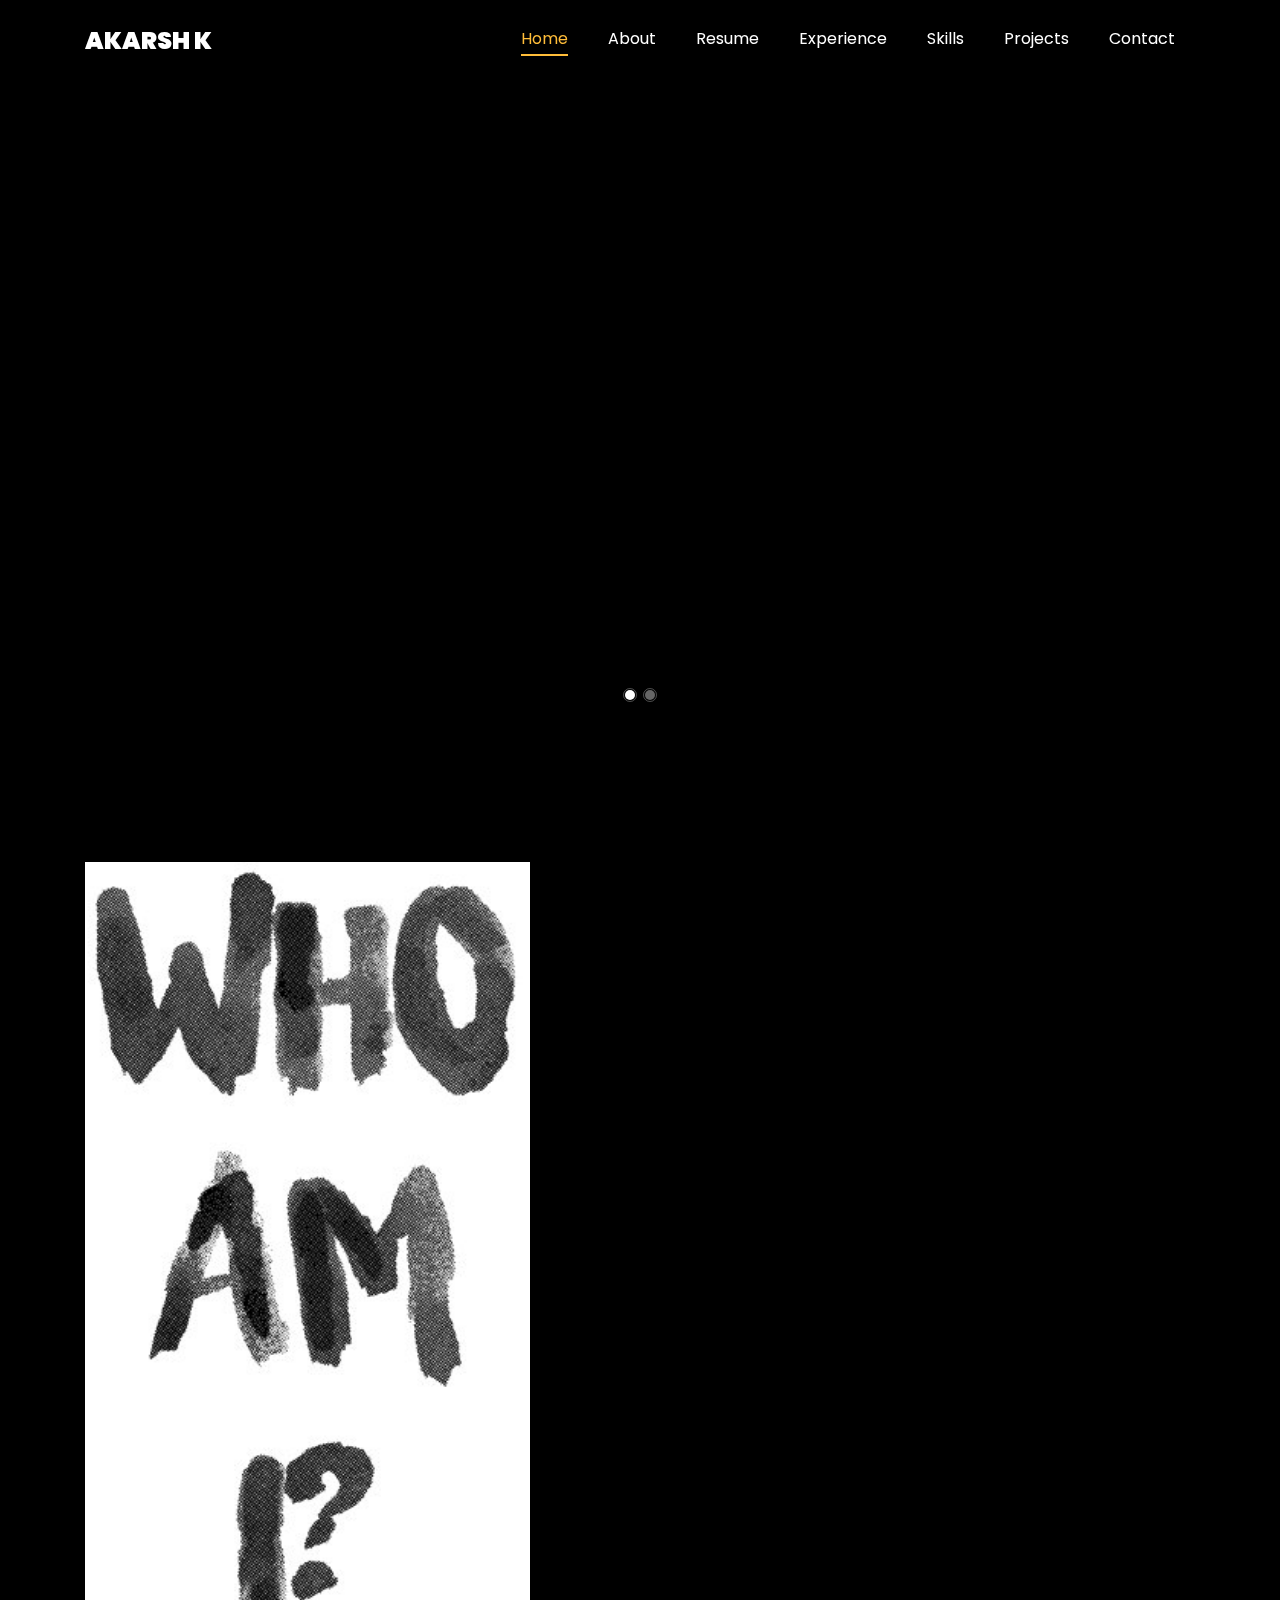
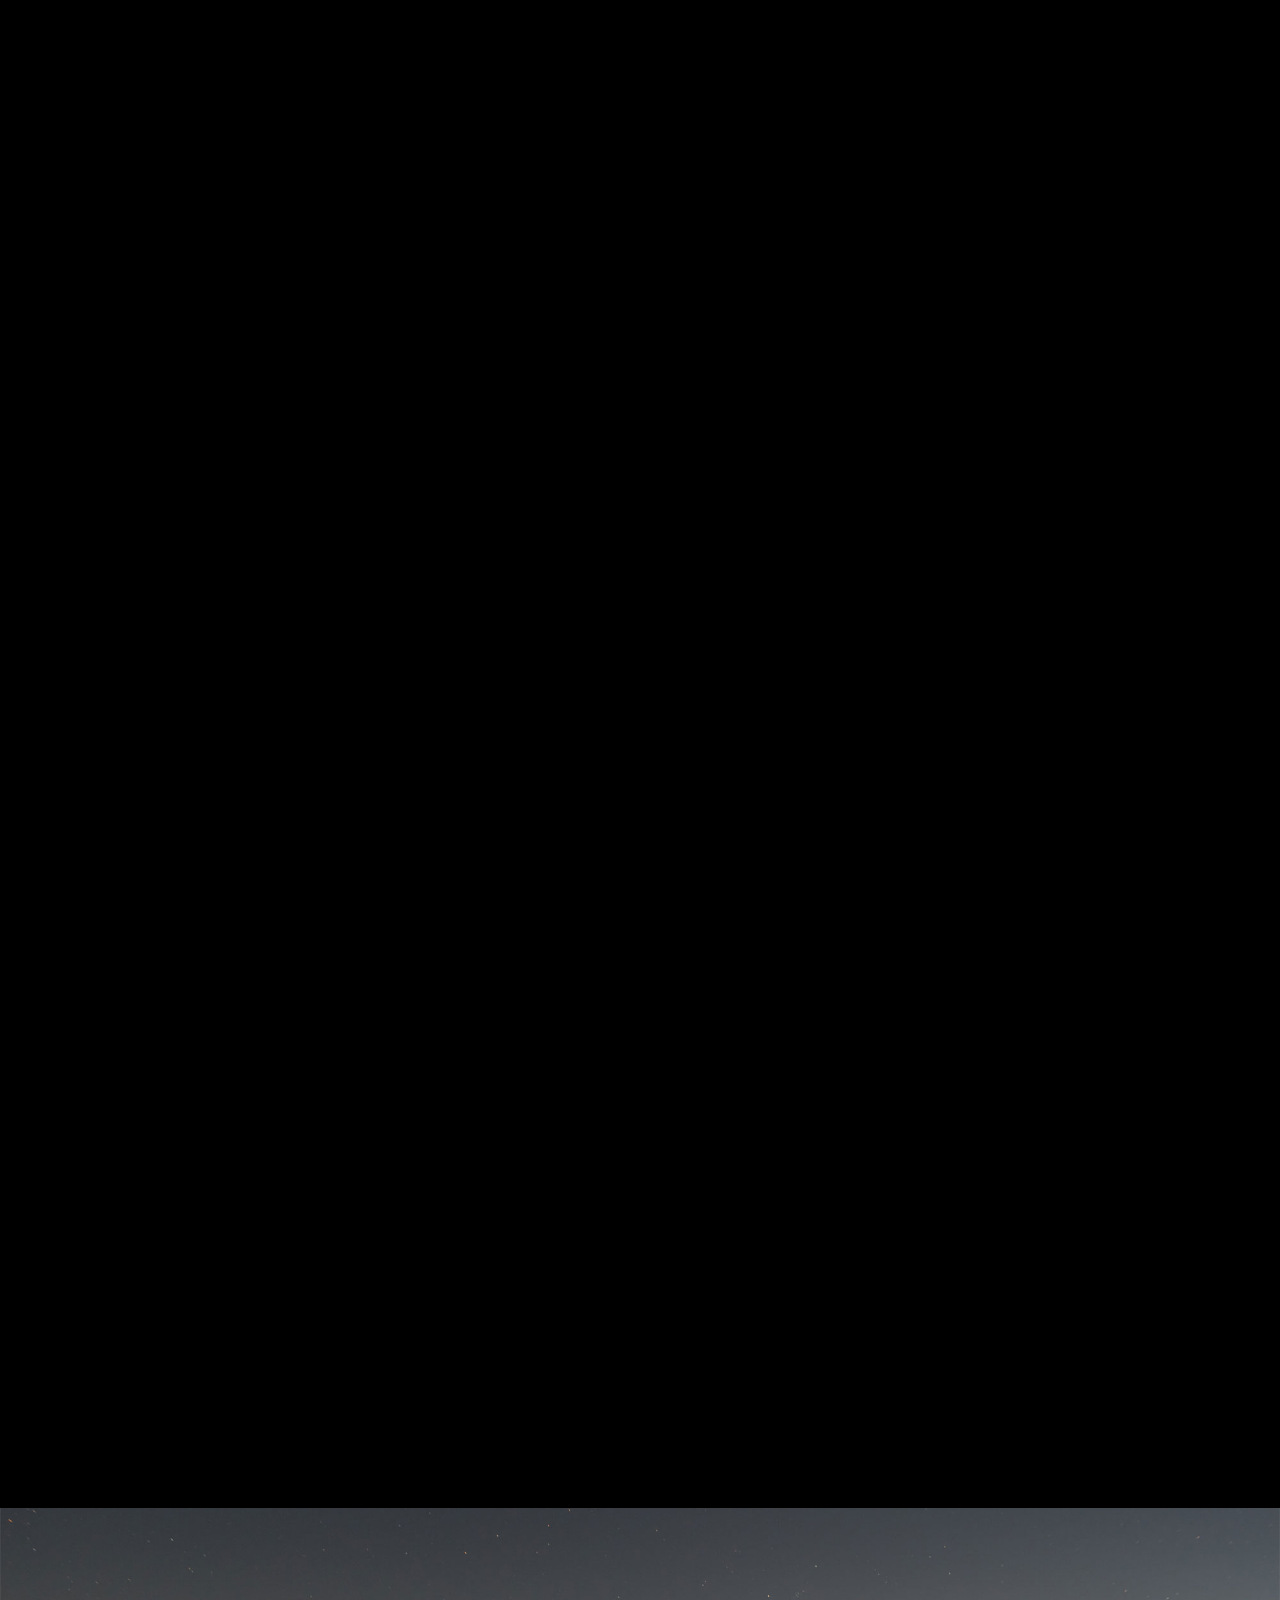
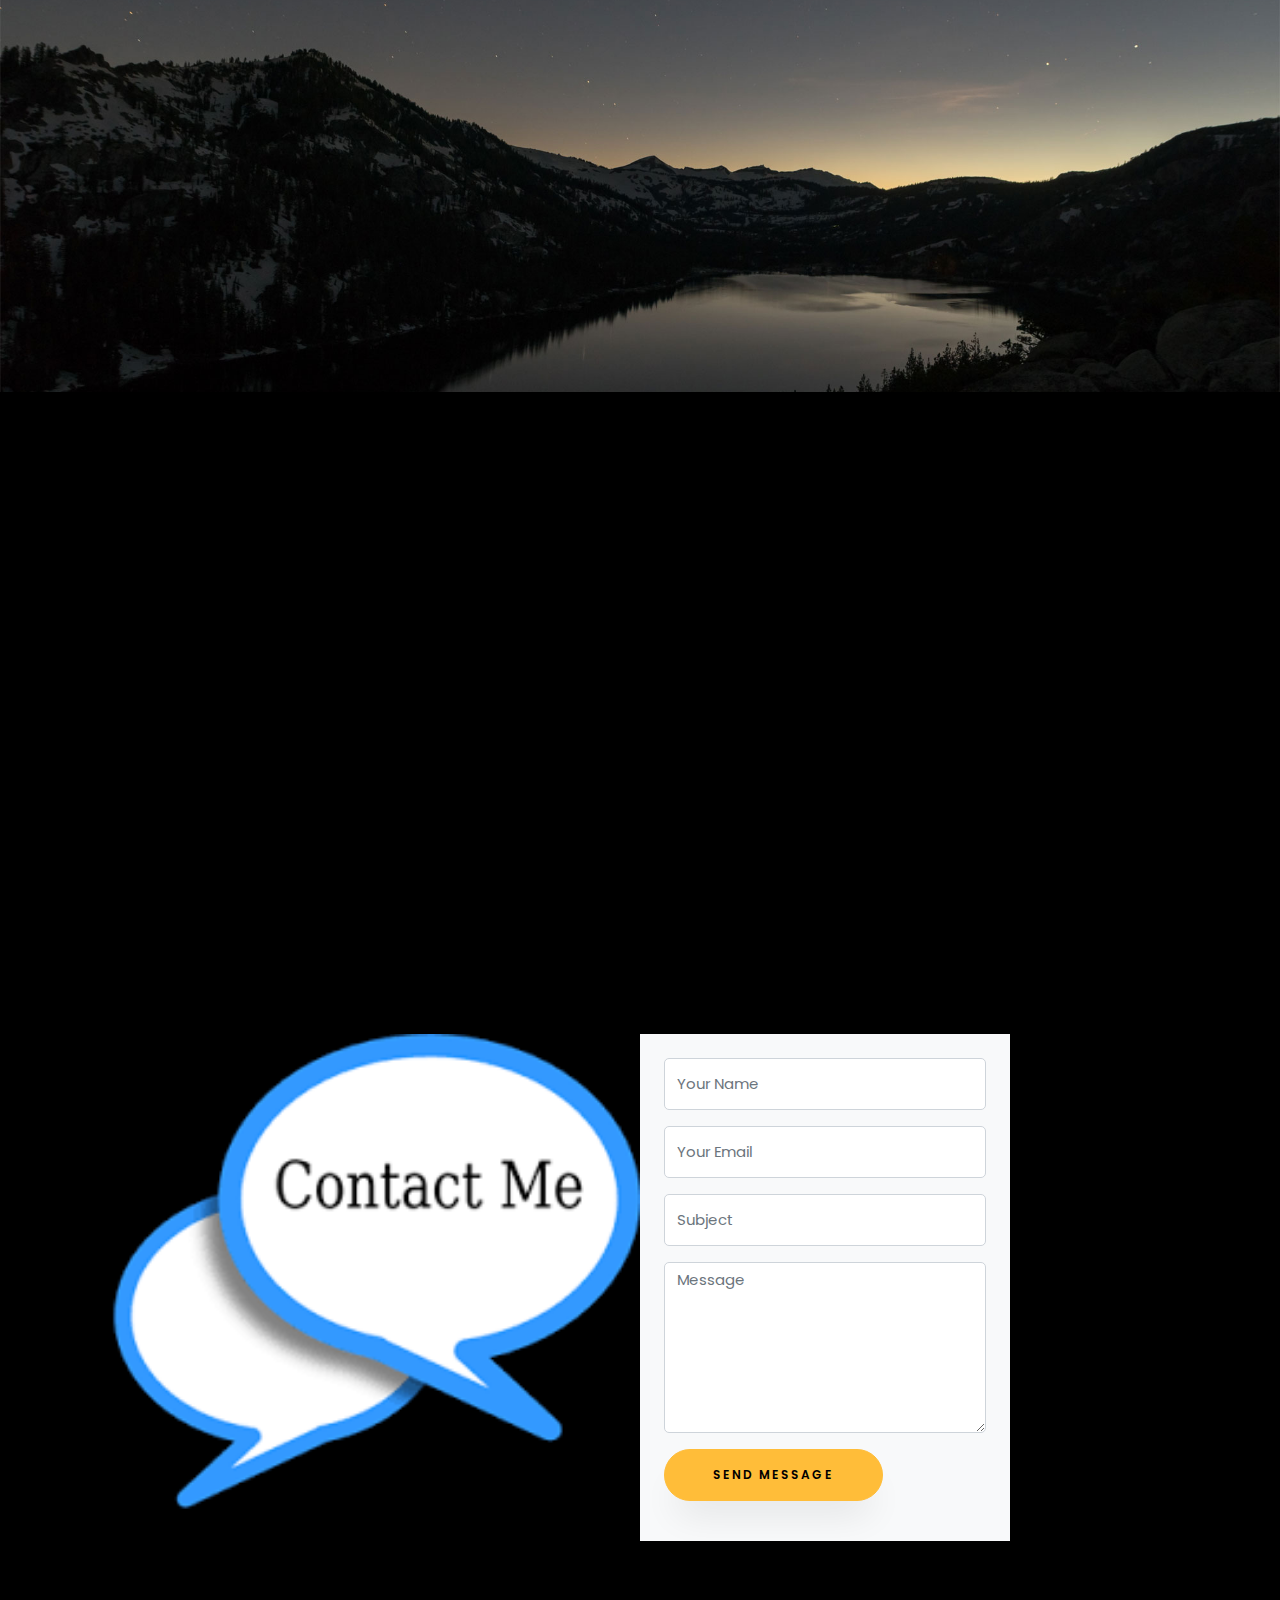
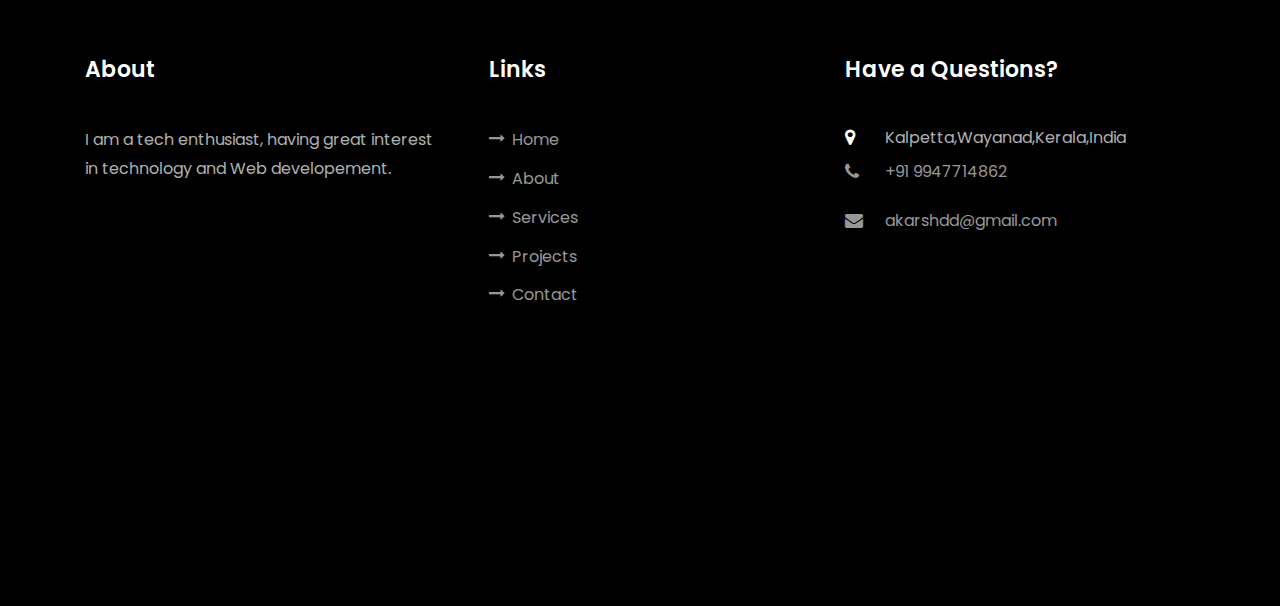
==== index.html @ eb239310 "First commit Message" ====
<!DOCTYPE html>
<html lang="en">
  <head>
    <title>Akarsh K (ProtoAk)</title>
    <meta charset="utf-8">
    <meta name="viewport" content="width=device-width, initial-scale=1, shrink-to-fit=no">
    
    <link href="https://fonts.googleapis.com/css?family=Poppins:100,200,300,400,500,600,700,800,900" rel="stylesheet">

    <link rel="stylesheet" href="css/open-iconic-bootstrap.min.css">
    <link rel="stylesheet" href="css/animate.css">
    
    <link rel="stylesheet" href="css/owl.carousel.min.css">
    <link rel="stylesheet" href="css/owl.theme.default.min.css">
    <link rel="stylesheet" href="css/magnific-popup.css">

    <link rel="stylesheet" href="css/aos.css">

    <link rel="stylesheet" href="css/ionicons.min.css">
    
    <link rel="stylesheet" href="css/flaticon.css">
    <link rel="stylesheet" href="css/icomoon.css">
    <link rel="stylesheet" href="css/style.css">
  </head>
  <body data-spy="scroll" data-target=".site-navbar-target" data-offset="300">
	  
	  
    <nav class="navbar navbar-expand-lg navbar-dark ftco_navbar ftco-navbar-light site-navbar-target" id="ftco-navbar">
	    <div class="container">
	      <a class="navbar-brand" href="index.html">Akarsh K</a>
	      <button class="navbar-toggler js-fh5co-nav-toggle fh5co-nav-toggle" type="button" data-toggle="collapse" data-target="#ftco-nav" aria-controls="ftco-nav" aria-expanded="false" aria-label="Toggle navigation">
	        <span class="oi oi-menu"></span> Menu
	      </button>

	      <div class="collapse navbar-collapse" id="ftco-nav">
	        <ul class="navbar-nav nav ml-auto">
	          <li class="nav-item"><a href="#home-section" class="nav-link"><span>Home</span></a></li>
	          <li class="nav-item"><a href="#about-section" class="nav-link"><span>About</span></a></li>
	          <li class="nav-item"><a href="#resume-section" class="nav-link"><span>Resume</span></a></li>
	          <li class="nav-item"><a href="#services-section" class="nav-link"><span>Experience</span></a></li>
	          <li class="nav-item"><a href="#skills-section" class="nav-link"><span>Skills</span></a></li>
	          <li class="nav-item"><a href="#projects-section" class="nav-link"><span>Projects</span></a></li>
	         
	          <li class="nav-item"><a href="#contact-section" class="nav-link"><span>Contact</span></a></li>
	        </ul>
	      </div>
	    </div>
	  </nav>
	  <section id="home-section" class="hero">
		  <div class="home-slider  owl-carousel">
	      <div class="slider-item ">
	      	<div class="overlay"></div>
	        <div class="container">
	          <div class="row d-md-flex no-gutters slider-text align-items-end justify-content-end" data-scrollax-parent="true">
	          	<div class="one-third js-fullheight order-md-last img" >
	          		<div class="overlay"></div>
	          	</div>
		          <div class="one-forth d-flex  align-items-center ftco-animate" data-scrollax=" properties: { translateY: '70%' }">
		          	<div class="text">
		          		<span class="subheading">Hello!</span>
			            <h1 class="mb-4 mt-3">I'm <span>Akarsh K</span></h1>
			            <h2 class="mb-4">A Tech Enthusiast! </h2>
			            <a href="https://drive.google.com/open?id=1o-VTnmKHhpOyH2a63L72ZiFLj1SmN9iB" class="btn btn-primary py-3 px-4">Hire me</a> <a href="https://drive.google.com/open?id=1mKAomsJGCDGzbSixzmIN5hrCjS62FvvX" class="btn btn-white btn-outline-white py-3 px-4">My works</a>
		            </div>
		          </div>
	        	</div>
	        </div>
	      </div>

	      <div class="slider-item">
	      	<div class="overlay"></div>
	        <div class="container">
	          <div class="row d-flex no-gutters slider-text align-items-end justify-content-end" data-scrollax-parent="true">
	          	
		          <div class="one-forth d-flex align-items-center ftco-animate" data-scrollax=" properties: { translateY: '70%' }">
		          	<div class="text">
		          		<span class="subheading">Hello!</span>
			            <h1 class="mb-4 mt-3">I'm a <span> Web Designer and a Web</span> developer</h1>
			            <p><a href="https://drive.google.com/open?id=1o-VTnmKHhpOyH2a63L72ZiFLj1SmN9iB" class="btn btn-primary py-3 px-4">Hire me</a> <a href="https://drive.google.com/open?id=1mKAomsJGCDGzbSixzmIN5hrCjS62FvvX" class="btn btn-white btn-outline-white py-3 px-4">My works</a></p>
		            </div>
		          </div>
	        	</div>
	        </div>
	      </div>
	    </div>
    </section>

    <section class="ftco-about img ftco-section ftco-no-pb" id="about-section">
    	<div class="container">
    		<div class="row d-flex">
    			<div class="col-md-6 col-lg-5 d-flex">
    				<div class="img-about img d-flex align-items-stretch">
    					<div class="overlay"></div>
	    				<div class="img d-flex align-self-stretch align-items-center" style="background-image:url(images/aboutme22jpg.jpg);">
	    				</div>
    				</div>
    			</div>
    			<div class="col-md-6 col-lg-7 pl-lg-5 pb-5">
    				<div class="row justify-content-start pb-3">
		          <div class="col-md-12 heading-section ftco-animate">
		          	<h1 class="big">About</h1>
		            <h2 class="mb-4">About Me</h2>
                    <p>I Am A Full-Stack Web Developer Who Can Provide Clean Code And Pixel Perfect Design. I Also Make The Website More & More Interactive With Web Animations.I Can Build And Provide Your Dream Website.A Responsive Design Makes Your Website Accessible To All Users, Regardless Of Their Device.Proficient In Developing Databases,Creating User Interfaces, Writing And Testing Code, Troubleshooting Simple/Complex Issues, And Implementing New Features Based On User Feedback....						
					</p>
		            <ul class="about-info mt-4 px-md-0 px-2">
		            	<li class="d-flex"><span>Name:</span> <span>Akarsh K</span></li>
		            	<li class="d-flex"><span>Date of birth:</span> <span>September 30, 1999</span></li>
		            	<li class="d-flex"><span>Address:</span> <span>Kalpetta,Wayanad,Kerala,India </span></li>
		            	<li class="d-flex"><span>Zip code:</span> <span>673121</span></li>
		            	<li class="d-flex"><span>Email:</span> <span>akarshdd@gmail.com</span></li>
		            	<li class="d-flex"><span>Phone: </span> <span>+919947714862</span></li>
		            </ul>
		          </div>
		        </div>
	          <div class="counter-wrap ftco-animate d-flex mt-md-3">
              <div class="text">
              	<p class="mb-4">
	                <span class="number" data-number="10">0</span>
	                <span>Projects completed</span>
                </p>
                <p><a href="https://drive.google.com/open?id=1o-VTnmKHhpOyH2a63L72ZiFLj1SmN9iB" class="btn btn-primary py-3 px-3">Download CV</a></p>
              </div>
	          </div>
	        </div>
        </div>
    	</div>
    </section>

    <section class="ftco-section ftco-no-pb" id="resume-section">
    	<div class="container">
    		<div class="row justify-content-center pb-5">
          <div class="col-md-10 heading-section text-center ftco-animate">
          	<h1 class="big big-2">Resume</h1>
            <h2 class="mb-4">Resume</h2>
            <p>"Take up one idea. Make that one idea your life--think of it, dream of it, live on that idea. Let the brain, muscles, nerves, every part of your body, be full of that idea, and just leave every other idea alone. This is the way to success." --Swami Vivekananda</p>
          </div>
        </div>
    		<div class="row">
    			<div class="col-md-6">
    				<div class="resume-wrap ftco-animate">
    					<span class="date">2022-Present</span>
    					<h2>Bachelor Degree of Technology</h2>
    					<span class="position">M Dasan Institute of Technology</span>
    					<p class="mt-4">Computer Science Engineering</p>
    				</div>
    				<div class="resume-wrap ftco-animate">
    					<span class="date">2015-2017</span>
    					<h2>Intermediate - 10th + 2</h2>
    					<span class="position">Kendriya Vidyalaya, Kalpetta</span>
    					<p class="mt-4"> Stream - Science (Major in - Physics,Chemistry,Mathematics)</p>
    				</div>
    				<div class="resume-wrap ftco-animate">
    					<span class="date">2011-2015</span>
    					<h2>High Schooling</h2>
    					<span class="position">Mount Tabor English School, Meppadi</span>
    					<p class="mt-4">All Subjects</p>
    				</div>
    			</div>

    			<div class="col-md-6">
    				<div class="resume-wrap ftco-animate">
    					<span class="date">2010-2011</span>
    					<h2>High School</h2>
    					<span class="position">Mount Tabor English School, Meppadi</span>
    					<p class="mt-4">All subjects as per curriculum</p>
    				</div>
    				<div class="resume-wrap ftco-animate">
    					<span class="date">2003-2010</span>
    					<h2>Primary Schooling</h2>
    					<span class="position">Mount Tabor English School, Meppadi</span>
    					<p class="mt-4"> Early Primary Schooling</p>
    				</div>
    	
    			</div>
    		</div>
    		<div class="row justify-content-center mt-5">
    			<div class="col-md-6 text-center ftco-animate">
    				<p><a href="https://drive.google.com/open?id=1o-VTnmKHhpOyH2a63L72ZiFLj1SmN9iB" class="btn btn-primary py-4 px-5">Download CV</a></p>
    			</div>
    		</div>
    	</div>
    </section>

    <section class="ftco-section" id="services-section">
    	<div class="container">
    		<div class="row justify-content-center py-5 mt-5">
          <div class="col-md-12 heading-section text-center ftco-animate">
          	<h1 class="big big-2">Experience</h1>
            <h2 class="mb-4">Experience</h2>
            <p> “Learn from every mistake, because every experience particularly your mistakes, are there to teach you and force you into being more of who you are.” Oprah Winfrey</p>
          </div>
        </div>
    		<div class="row">
					<div class="col-md-4 text-center d-flex ftco-animate">
						<a href="#" class="services-1">
							<span class="icon">
								<i class="flaticon-analysis"></i>
							</span>
							<div class="desc">
								<h3 class="mb-5"><B><U>Internship at AIR India Limited</U></B></h3>
								<p class="mt-4"> Web developer Intern , and was working on the project to build an online examination system application </p>
							</div>
						</a>
					</div>
					<div class="col-md-4 text-center d-flex ftco-animate">
						<a href="#" class="services-1">
							<span class="icon">
								<i class="flaticon-ideas"></i>
							</span>
							<div class="desc">
								<h3 class="mb-5"><B><U>Head Of Department at PROTOWARE Inc. </U></B></h3>
								<p class="mt-4"> Currently acting at this positon, Coordinator of Many Events such as Chatbot event , ML Events etc.</p>
							</div>
						</a>
					</div>
				</div>
    	</div>

		
		<section class="ftco-section" id="skills-section">
			<div class="container">
				<div class="row justify-content-center pb-5">
          <div class="col-md-12 heading-section text-center ftco-animate">
          	<h1 class="big big-2">Skills</h1>
            <h2 class="mb-4">My Skills</h2>
            <p>As the eagle was killed by the arrow winged with his own feather, so the hand of the world is wounded by its own skill.</p>
          </div>
        </div>
				<div class="row">
					<div class="col-md-6 animate-box">
						<div class="progress-wrap ftco-animate">
							<h3>Python</h3>
							<div class="progress">
							 	<div class="progress-bar color-1" role="progressbar" aria-valuenow="90"
							  	aria-valuemin="0" aria-valuemax="100" style="width:80%">
							    <span>85%</span>
							  	</div>
							</div>
						</div>
					</div>
					<div class="col-md-6 animate-box">
						<div class="progress-wrap ftco-animate">
							<h3>Javascript</h3>
							<div class="progress">
							 	<div class="progress-bar color-2" role="progressbar" aria-valuenow="85"
							  	aria-valuemin="0" aria-valuemax="100" style="width:60%">
							    <span>60%</span>
							  	</div>
							</div>
						</div>
					</div>
					<div class="col-md-6 animate-box">
						<div class="progress-wrap ftco-animate">
							<h3>HTML</h3>
							<div class="progress">
							 	<div class="progress-bar color-3" role="progressbar" aria-valuenow="95"
							  	aria-valuemin="0" aria-valuemax="100" style="width:80%">
							    <span>80%</span>
							  	</div>
							</div>
						</div>
					</div>
					<div class="col-md-6 animate-box">
						<div class="progress-wrap ftco-animate">
							<h3>CSS</h3>
							<div class="progress">
							 	<div class="progress-bar color-4" role="progressbar" aria-valuenow="90"
							  	aria-valuemin="0" aria-valuemax="100" style="width:75%">
							    <span>75%</span>
							  	</div>
							</div>
						</div>
					</div>
					<div class="col-md-6 animate-box">
						<div class="progress-wrap ftco-animate">
							<h3>Operating System</h3>
							<div class="progress">
							 	<div class="progress-bar color-5" role="progressbar" aria-valuenow="70"
							  	aria-valuemin="0" aria-valuemax="100" style="width:70%">
							    <span>70%</span>
							  	</div>
							</div>
						</div>
					</div>
					<div class="col-md-6 animate-box">
						<div class="progress-wrap ftco-animate">
							<h3>DBMS</h3>
							<div class="progress">
							 	<div class="progress-bar color-6" role="progressbar" aria-valuenow="80"
							  	aria-valuemin="0" aria-valuemax="100" style="width:75%">
							    <span>75%</span>
							  	</div>
							</div>
						</div>
					</div>
					<div class="col-md-6 animate-box">
						<div class="progress-wrap ftco-animate">
							<h3>Node.js</h3>
							<div class="progress">
							 	<div class="progress-bar color-6" role="progressbar" aria-valuenow="80"
							  	aria-valuemin="0" aria-valuemax="100" style="width:50%">
							    <span>50%</span>
							  	</div>
							</div>
						</div>
					</div>
					<div class="col-md-6 animate-box">
						<div class="progress-wrap ftco-animate">
							<h3>MySQL</h3>
							<div class="progress">
							 	<div class="progress-bar color-6" role="progressbar" aria-valuenow="80"
							  	aria-valuemin="0" aria-valuemax="100" style="width:70%">
							    <span>70%</span>
							  	</div>
							</div>
						</div>
					</div>
					<div class="col-md-6 animate-box">
						<div class="progress-wrap ftco-animate">
							<h3>Computer Networks</h3>
							<div class="progress">
							 	<div class="progress-bar color-6" role="progressbar" aria-valuenow="80"
							  	aria-valuemin="0" aria-valuemax="100" style="width:60%">
							    <span>60%</span>
							  	</div>
							</div>
						</div>
					</div>
					<div class="col-md-6 animate-box">
						<div class="progress-wrap ftco-animate">
							<h3>Django</h3>
							<div class="progress">
							 	<div class="progress-bar color-6" role="progressbar" aria-valuenow="80"
							  	aria-valuemin="0" aria-valuemax="100" style="width:60%">
							    <span>70%</span>
							  	</div>
							</div>
						</div>
					</div>
					<div class="col-md-6 animate-box">
						<div class="progress-wrap ftco-animate">
							<h3>PHP</h3>
							<div class="progress">
							 	<div class="progress-bar color-6" role="progressbar" aria-valuenow="80"
							  	aria-valuemin="0" aria-valuemax="100" style="width:60%">
							    <span>50%</span>
							  	</div>
							</div>
						</div>
					</div>
				</div>
			</div>
		</section>
 

    <section class="ftco-section ftco-project" id="projects-section">
    	<div class="container">
    		<div class="row justify-content-center pb-5">
          <div class="col-md-12 heading-section text-center ftco-animate">
          	<h1 class="big big-2">Projects</h1>
            <h2 class="mb-4">My Projects</h2>
            <p>“The Way Get Started Is To Quit Talking And Begin Doing.” – Walt Disney</p>
          </div>
        </div>
    		<div class="row">
    			<div class="col-md-4">
    				<div class="project img ftco-animate d-flex justify-content-center align-items-center" style="background-image: url(images/project-4.jpg);">
    					<div class="overlay"></div>
	    				<div class="text text-center p-10">
	    					<h3><a href="#"><B>Online Examination System application</B></a></h3>
	    					<span>Fullstack Web Development</span>
	    				</div>
    				</div>
  				</div>
  				<div class="col-md-8">
    				<div class="project img ftco-animate d-flex justify-content-center align-items-center" style="background-image: url(images/project-5.jpg);">
    					<div class="overlay"></div>
	    				<div class="text text-center p-10">
	    					<h3><a href="#"><B>Automatic accident detection and sending location of that accident</B></a></h3>
	    					<span>It was microcontrollers based project in which , we performed our project u gps and gsm modules</span>
	    				</div>
    				</div>
  				</div>

    			<div class="col-md-8">
    				<div class="project img ftco-animate d-flex justify-content-center align-items-center" style="background-image: url(images/project-1.jpg);">
    					<div class="overlay"></div>
	    				<div class="text text-center p-10">
	    					<h3><a href="#"><B> Hearing aid for deaf people </B></a></h3>
	    					<span>it is a software project performed on MATLAB which detects low frequency sound and increases it and vice versa for high pitch sound</span>
	    				</div>
    				</div>

    				<div class="project img ftco-animate d-flex justify-content-center align-items-center" style="background-image: url(images/project-6.jpg);">
    					<div class="overlay"></div>
	    				<div class="text text-center p-10">
	    					<h3><a href="#"><B>Brain tumours detection system u K means clustering in image proces</B></a></h3>
	    					<span>it was semester project for the course of IMAGE Proces, the whole project is on MATLAB</span>
	    				</div>
    				</div>
    			</div>
    			<div class="col-md-4">
    				<div class="row">
    					<div class="col-md-12">
		    				<div class="project img ftco-animate d-flex justify-content-center align-items-center" style="background-image: url(images/project-2.jpg);">
		    					<div class="overlay"></div>
			    				<div class="text text-center p-10">
			    					<h3><a href="#"><B> EMG BASED MUSCLE SENSOR </B></a></h3>
			    					<span>It could be used to implement a real time EMG signal-based prosthesis hand and to study Arduino applications</span>
			    				</div>
		    				</div>
	    				</div>
	    				<div class="col-md-12">
		    				<div class="project img ftco-animate d-flex justify-content-center align-items-center" style="background-image: url(images/project-3.jpg);">
		    					<div class="overlay"></div>
			    				<div class="text text-center p-4">
			    					<h3><a href="#"><B>Smart Classroom (attendance u facial recognition system)</B></a></h3>
			    					<span>Basic Project u python</span>
			    				</div>
		    				</div>
	    				</div>
    				</div>
    			</div>
    		</div>
    	</div>
    </section>
	
    <section class="ftco-section ftco-no-pt ftco-no-pb ftco-counter img" id="section-counter">
    	<div class="container">
				<div class="row d-md-flex align-items-center">
          <div class="col-md d-flex justify-content-center counter-wrap ftco-animate">
            <div class="block-18">
              <div class="text">
                <strong class="number" data-number="10">0</strong>
                <span>Certifications</span>
              </div>
            </div>
          </div>
          <div class="col-md d-flex justify-content-center counter-wrap ftco-animate">
            <div class="block-18">
              <div class="text">
                <strong class="number" data-number="26">0</strong>
                <span>Complete Projects</span>
              </div>
            </div>
          </div>
          <div class="col-md d-flex justify-content-center counter-wrap ftco-animate">
            <div class="block-18">
              <div class="text">
                <strong class="number" data-number="5">0</strong>
                <span>IDES</span>
				<p>Eclipse, SublimeText, Notepad++, Visual Studio Code, Microsotf Visual Studio 2019</p>
              </div>
            </div>
          </div>
		  <div class="col-md d-flex justify-content-center counter-wrap ftco-animate">
            <div class="block-18">
              <div class="text">
                <strong class="number" data-number="5">0</strong>
                <span>Other Skills</span>
				<p>GIT, BOOTSTRAP, JQUERY, BOLGGING, MANAGEMENT</p>
              </div>
            </div>
          </div>
        </div>
      </div>
    </section>

    <section class="ftco-section ftco-hireme img margin-top" style="background-image: url(images/bg_1.jpg)">
			<div class="container">
				<div class="row justify-content-center">
					<div class="col-md-7 ftco-animate text-center">
						<h2>I'm <span>Available</span> for Internship and Full time Job</h2>
						<p><a href="https://drive.google.com/open?id=1o-VTnmKHhpOyH2a63L72ZiFLj1SmN9iB" class="btn btn-primary py-4 px-5">Hire me</a></p>
					</div>
				</div>
			</div>
		</section>

    <section class="ftco-section contact-section ftco-no-pb" id="contact-section">
      <div class="container">
      	<div class="row justify-content-center mb-5 pb-3">
          <div class="col-md-7 heading-section text-center ftco-animate">
            <h1 class="big big-2">Contact</h1>
            <h2 class="mb-4">Contact Me</h2>
			 <p>Feel free to contact me anytime.</p>
          </div>
        </div>

        <div class="row d-flex contact-info mb-5">
          <div class="col-md-6 col-lg-3 d-flex ftco-animate">
          	<div class="align-self-stretch box p-4 text-center">
          		<div class="icon d-flex align-items-center justify-content-center">
          			<span class="icon-map-signs"></span>
          		</div>
          		<h3 class="mb-4">Address</h3>
	            <p>Kalpetta,Wayanad,Kerala,India</p>
	          </div>
          </div>
          <div class="col-md-6 col-lg-3 d-flex ftco-animate">
          	<div class="align-self-stretch box p-4 text-center">
          		<div class="icon d-flex align-items-center justify-content-center">
          			<span class="icon-phone2"></span>
          		</div>
          		<h3 class="mb-4">Contact Number</h3>
	            <p><a href="tel://919947714862">+919947714862</a></p>
	          </div>
          </div>
          <div class="col-md-6 col-lg-3 d-flex ftco-animate">
          	<div class="align-self-stretch box p-4 text-center">
          		<div class="icon d-flex align-items-center justify-content-center">
          			<span class="icon-paper-plane"></span>
          		</div>
          		<h3 class="mb-4">Email Address</h3>
	            <p><a href="mailto:akarshdd@gmail.com">akarshdd@gmail.com</a></p>
	          </div>
          </div>
          <div class="col-md-6 col-lg-3 d-flex ftco-animate">
          	<div class="align-self-stretch box p-4 text-center">
          		<div class="icon d-flex align-items-center justify-content-center">
          			<span class="icon-globe"></span>
          		</div>
          		<h3 class="mb-4">Website</h3>
	            <p><a href="https://protoak.github.io/">protoak.github.io</a></p>
	          </div>
          </div>
        </div>

        <div class="row no-gutters block-9">
          <div class="col-md-4 order-md-last d-flex">
            <form action="#" class="bg-light p-4 p-md-4 contact-form">
              <div class="form-group">
                <input type="text" class="form-control" placeholder="Your Name">
              </div>
              <div class="form-group">
                <input type="text" class="form-control" placeholder="Your Email">
              </div>
              <div class="form-group">
                <input type="text" class="form-control" placeholder="Subject">
              </div>
              <div class="form-group">
                <textarea name="" id="" cols="30" rows="7" class="form-control" placeholder="Message"></textarea>
              </div>
              <div class="form-group">
                <input type="submit" value="Send Message" class="btn btn-primary py-3 px-5">
              </div>
            </form>
          
          </div>

          <div class="col-md-6 d-flex">
          	<div class="img" style="background-image: url(images/contactimages.png);"></div>
          </div>
        </div>
      </div>
    </section>
		

    <footer class="ftco-footer ftco-section">
      <div class="container">
        <div class="row mb-5">
          <div class="col-md">
            <div class="ftco-footer-widget mb-4">
              <h2 class="ftco-heading-2">About</h2>
              <p>I am a tech enthusiast, having great interest in technology and Web developement.</p>
              <ul class="ftco-footer-social list-unstyled float-md-left float-lft mt-5">
			  <li class="ftco-animate"><a href="https://www.linkedin.com/in/sourav-jha-2402ba174"><span class="icon-linkedin"></span></a></li>
                <li class="ftco-animate"><a href="https://github.com/Sourav710"><span class="icon-github"></span></a></li>
                <li class="ftco-animate"><a href="https://www.facebook.com/sourav.jha86"><span class="icon-facebook"></span></a></li>
                <li class="ftco-animate"><a href="https://www.instagram.com/saurav_jha77"><span class="icon-instagram"></span></a></li>
              </ul>
            </div>
          </div>
          <div class="col-md">
            <div class="ftco-footer-widget mb-4 ml-md-4">
              <h2 class="ftco-heading-2">Links</h2>
              <ul class="list-unstyled">
                <li><a href="#"><span class="icon-long-arrow-right mr-2"></span>Home</a></li>
                <li><a href="#"><span class="icon-long-arrow-right mr-2"></span>About</a></li>
                <li><a href="#"><span class="icon-long-arrow-right mr-2"></span>Services</a></li>
                <li><a href="#"><span class="icon-long-arrow-right mr-2"></span>Projects</a></li>
                <li><a href="#"><span class="icon-long-arrow-right mr-2"></span>Contact</a></li>
              </ul>
            </div>
          </div>
          <div class="col-md">
            <div class="ftco-footer-widget mb-4">
            	<h2 class="ftco-heading-2">Have a Questions?</h2>
            	<div class="block-23 mb-3">
	              <ul>
	                <li><span class="icon icon-map-marker"></span><span class="text">Kalpetta,Wayanad,Kerala,India</span></li>
	                <li><a href="#"><span class="icon icon-phone"></span><span class="text">+91 9947714862</span></a></li>
	                <li><a href="#"><span class="icon icon-envelope"></span><span class="text">akarshdd@gmail.com</span></a></li>
	              </ul>
	            </div>
            </div>
          </div>
        </div>
        <div class="row">
          <div class="col-md-12 text-center">

       
          </div>
        </div>
      </div>
    </footer>
    
  

  <!-- loader -->
  <div id="ftco-loader" class="show fullscreen"><svg class="circular" width="48px" height="48px"><circle class="path-bg" cx="24" cy="24" r="22" fill="none" stroke-width="4" stroke="#eeeeee"/><circle class="path" cx="24" cy="24" r="22" fill="none" stroke-width="4" stroke-miterlimit="10" stroke="#F96D00"/></svg></div>


  <script src="js/jquery.min.js"></script>
  <script src="js/jquery-migrate-3.0.1.min.js"></script>
  <script src="js/popper.min.js"></script>
  <script src="js/bootstrap.min.js"></script>
  <script src="js/jquery.ea.1.3.js"></script>
  <script src="js/jquery.waypoints.min.js"></script>
  <script src="js/jquery.stellar.min.js"></script>
  <script src="js/owl.carousel.min.js"></script>
  <script src="js/jquery.magnific-popup.min.js"></script>
  <script src="js/aos.js"></script>
  <script src="js/jquery.animateNumber.min.js"></script>
  <script src="js/scrollax.min.js"></script>
  
  <script src="js/main.js"></script>
    
  </body>
</html>
---- css/flaticon.css ----
/*
  	Flaticon icon font: Flaticon
  	Creation date: 04/01/2019 13:45
  	*/


@font-face {
  font-family: "Flaticon";
  src: url("../fonts/flaticon/font/Flaticon.eot");
  src: url("../fonts/flaticon/font/Flaticon.eot?#iefix") format("embedded-opentype"),
       url("../fonts/flaticon/font/Flaticon.woff") format("woff"),
       url("../fonts/flaticon/font/Flaticon.ttf") format("truetype"),
       url("../fonts/flaticon/font/Flaticon.svg#Flaticon") format("svg");
  font-weight: normal;
  font-style: normal;
}

@media screen and (-webkit-min-device-pixel-ratio:0) {
  @font-face {
    font-family: "Flaticon";
    src: url("../fonts/flaticon/font/Flaticon.svg#Flaticon") format("svg");
  }
}

[class^="flaticon-"]:before, [class*=" flaticon-"]:before,
[class^="flaticon-"]:after, [class*=" flaticon-"]:after {   
  font-family: Flaticon;
  font-style: normal;
  font-weight: normal;
  font-variant: normal;
  text-transform: none;
  line-height: 1;

  /* Better Font Rendering =========== */
  -webkit-font-smoothing: antialiased;
  -moz-osx-font-smoothing: grayscale;
}

.flaticon-ideas:before { content: "\f100"; }
.flaticon-flasks:before { content: "\f101"; }
.flaticon-analysis:before { content: "\f102"; }
.flaticon-ux-design:before { content: "\f103"; }
.flaticon-web-design:before { content: "\f104"; }
.flaticon-idea:before { content: "\f105"; }
.flaticon-innovation:before { content: "\f106"; }
---- css/icomoon.css ----
@font-face {
  font-family: 'icomoon';
  src:  url('../fonts/icomoon/icomoon.eot?6tt51o');
  src:  url('../fonts/icomoon/icomoon.eot?6tt51o#iefix') format('embedded-opentype'),
    url('../fonts/icomoon/icomoon.ttf?6tt51o') format('truetype'),
    url('../fonts/icomoon/icomoon.woff?6tt51o') format('woff'),
    url('../fonts/icomoon/icomoon.svg?6tt51o#icomoon') format('svg');
  font-weight: normal;
  font-style: normal;
}

[class^="icon-"], [class*=" icon-"] {
  /* use !important to prevent issues with browser extensions that change fonts */
  font-family: 'icomoon' !important;
  speak: none;
  font-style: normal;
  font-weight: normal;
  font-variant: normal;
  text-transform: none;
  line-height: 1;

  /* Better Font Rendering =========== */
  -webkit-font-smoothing: antialiased;
  -moz-osx-font-smoothing: grayscale;
}

.icon-asterisk:before {
  content: "\f069";
}
.icon-plus:before {
  content: "\f067";
}
.icon-question:before {
  content: "\f128";
}
.icon-minus:before {
  content: "\f068";
}
.icon-glass:before {
  content: "\f000";
}
.icon-music:before {
  content: "\f001";
}
.icon-search:before {
  content: "\f002";
}
.icon-envelope-o:before {
  content: "\f003";
}
.icon-heart:before {
  content: "\f004";
}
.icon-star:before {
  content: "\f005";
}
.icon-star-o:before {
  content: "\f006";
}
.icon-user:before {
  content: "\f007";
}
.icon-film:before {
  content: "\f008";
}
.icon-th-large:before {
  content: "\f009";
}
.icon-th:before {
  content: "\f00a";
}
.icon-th-list:before {
  content: "\f00b";
}
.icon-check:before {
  content: "\f00c";
}
.icon-close:before {
  content: "\f00d";
}
.icon-remove:before {
  content: "\f00d";
}
.icon-times:before {
  content: "\f00d";
}
.icon-search-plus:before {
  content: "\f00e";
}
.icon-search-minus:before {
  content: "\f010";
}
.icon-power-off:before {
  content: "\f011";
}
.icon-signal:before {
  content: "\f012";
}
.icon-cog:before {
  content: "\f013";
}
.icon-gear:before {
  content: "\f013";
}
.icon-trash-o:before {
  content: "\f014";
}
.icon-home:before {
  content: "\f015";
}
.icon-file-o:before {
  content: "\f016";
}
.icon-clock-o:before {
  content: "\f017";
}
.icon-road:before {
  content: "\f018";
}
.icon-download:before {
  content: "\f019";
}
.icon-arrow-circle-o-down:before {
  content: "\f01a";
}
.icon-arrow-circle-o-up:before {
  content: "\f01b";
}
.icon-inbox:before {
  content: "\f01c";
}
.icon-play-circle-o:before {
  content: "\f01d";
}
.icon-repeat:before {
  content: "\f01e";
}
.icon-rotate-right:before {
  content: "\f01e";
}
.icon-refresh:before {
  content: "\f021";
}
.icon-list-alt:before {
  content: "\f022";
}
.icon-lock:before {
  content: "\f023";
}
.icon-flag:before {
  content: "\f024";
}
.icon-headphones:before {
  content: "\f025";
}
.icon-volume-off:before {
  content: "\f026";
}
.icon-volume-down:before {
  content: "\f027";
}
.icon-volume-up:before {
  content: "\f028";
}
.icon-qrcode:before {
  content: "\f029";
}
.icon-barcode:before {
  content: "\f02a";
}
.icon-tag:before {
  content: "\f02b";
}
.icon-tags:before {
  content: "\f02c";
}
.icon-book:before {
  content: "\f02d";
}
.icon-bookmark:before {
  content: "\f02e";
}
.icon-print:before {
  content: "\f02f";
}
.icon-camera:before {
  content: "\f030";
}
.icon-font:before {
  content: "\f031";
}
.icon-bold:before {
  content: "\f032";
}
.icon-italic:before {
  content: "\f033";
}
.icon-text-height:before {
  content: "\f034";
}
.icon-text-width:before {
  content: "\f035";
}
.icon-align-left:before {
  content: "\f036";
}
.icon-align-center:before {
  content: "\f037";
}
.icon-align-right:before {
  content: "\f038";
}
.icon-align-justify:before {
  content: "\f039";
}
.icon-list:before {
  content: "\f03a";
}
.icon-dedent:before {
  content: "\f03b";
}
.icon-outdent:before {
  content: "\f03b";
}
.icon-indent:before {
  content: "\f03c";
}
.icon-video-camera:before {
  content: "\f03d";
}
.icon-image:before {
  content: "\f03e";
}
.icon-photo:before {
  content: "\f03e";
}
.icon-picture-o:before {
  content: "\f03e";
}
.icon-pencil:before {
  content: "\f040";
}
.icon-map-marker:before {
  content: "\f041";
}
.icon-adjust:before {
  content: "\f042";
}
.icon-tint:before {
  content: "\f043";
}
.icon-edit:before {
  content: "\f044";
}
.icon-pencil-square-o:before {
  content: "\f044";
}
.icon-share-square-o:before {
  content: "\f045";
}
.icon-check-square-o:before {
  content: "\f046";
}
.icon-arrows:before {
  content: "\f047";
}
.icon-step-backward:before {
  content: "\f048";
}
.icon-fast-backward:before {
  content: "\f049";
}
.icon-backward:before {
  content: "\f04a";
}
.icon-play:before {
  content: "\f04b";
}
.icon-pause:before {
  content: "\f04c";
}
.icon-stop:before {
  content: "\f04d";
}
.icon-forward:before {
  content: "\f04e";
}
.icon-fast-forward:before {
  content: "\f050";
}
.icon-step-forward:before {
  content: "\f051";
}
.icon-eject:before {
  content: "\f052";
}
.icon-chevron-left:before {
  content: "\f053";
}
.icon-chevron-right:before {
  content: "\f054";
}
.icon-plus-circle:before {
  content: "\f055";
}
.icon-minus-circle:before {
  content: "\f056";
}
.icon-times-circle:before {
  content: "\f057";
}
.icon-check-circle:before {
  content: "\f058";
}
.icon-question-circle:before {
  content: "\f059";
}
.icon-info-circle:before {
  content: "\f05a";
}
.icon-crosshairs:before {
  content: "\f05b";
}
.icon-times-circle-o:before {
  content: "\f05c";
}
.icon-check-circle-o:before {
  content: "\f05d";
}
.icon-ban:before {
  content: "\f05e";
}
.icon-arrow-left:before {
  content: "\f060";
}
.icon-arrow-right:before {
  content: "\f061";
}
.icon-arrow-up:before {
  content: "\f062";
}
.icon-arrow-down:before {
  content: "\f063";
}
.icon-mail-forward:before {
  content: "\f064";
}
.icon-share:before {
  content: "\f064";
}
.icon-expand:before {
  content: "\f065";
}
.icon-compress:before {
  content: "\f066";
}
.icon-exclamation-circle:before {
  content: "\f06a";
}
.icon-gift:before {
  content: "\f06b";
}
.icon-leaf:before {
  content: "\f06c";
}
.icon-fire:before {
  content: "\f06d";
}
.icon-eye:before {
  content: "\f06e";
}
.icon-eye-slash:before {
  content: "\f070";
}
.icon-exclamation-triangle:before {
  content: "\f071";
}
.icon-warning:before {
  content: "\f071";
}
.icon-plane:before {
  content: "\f072";
}
.icon-calendar:before {
  content: "\f073";
}
.icon-random:before {
  content: "\f074";
}
.icon-comment:before {
  content: "\f075";
}
.icon-magnet:before {
  content: "\f076";
}
.icon-chevron-up:before {
  content: "\f077";
}
.icon-chevron-down:before {
  content: "\f078";
}
.icon-retweet:before {
  content: "\f079";
}
.icon-shopping-cart:before {
  content: "\f07a";
}
.icon-folder:before {
  content: "\f07b";
}
.icon-folder-open:before {
  content: "\f07c";
}
.icon-arrows-v:before {
  content: "\f07d";
}
.icon-arrows-h:before {
  content: "\f07e";
}
.icon-bar-chart:before {
  content: "\f080";
}
.icon-bar-chart-o:before {
  content: "\f080";
}
.icon-twitter-square:before {
  content: "\f081";
}
.icon-facebook-square:before {
  content: "\f082";
}
.icon-camera-retro:before {
  content: "\f083";
}
.icon-key:before {
  content: "\f084";
}
.icon-cogs:before {
  content: "\f085";
}
.icon-gears:before {
  content: "\f085";
}
.icon-comments:before {
  content: "\f086";
}
.icon-thumbs-o-up:before {
  content: "\f087";
}
.icon-thumbs-o-down:before {
  content: "\f088";
}
.icon-star-half:before {
  content: "\f089";
}
.icon-heart-o:before {
  content: "\f08a";
}
.icon-sign-out:before {
  content: "\f08b";
}
.icon-linkedin-square:before {
  content: "\f08c";
}
.icon-thumb-tack:before {
  content: "\f08d";
}
.icon-external-link:before {
  content: "\f08e";
}
.icon-sign-in:before {
  content: "\f090";
}
.icon-trophy:before {
  content: "\f091";
}
.icon-github-square:before {
  content: "\f092";
}
.icon-upload:before {
  content: "\f093";
}
.icon-lemon-o:before {
  content: "\f094";
}
.icon-phone:before {
  content: "\f095";
}
.icon-square-o:before {
  content: "\f096";
}
.icon-bookmark-o:before {
  content: "\f097";
}
.icon-phone-square:before {
  content: "\f098";
}
.icon-twitter:before {
  content: "\f099";
}
.icon-facebook:before {
  content: "\f09a";
}
.icon-facebook-f:before {
  content: "\f09a";
}
.icon-github:before {
  content: "\f09b";
}
.icon-unlock:before {
  content: "\f09c";
}
.icon-credit-card:before {
  content: "\f09d";
}
.icon-feed:before {
  content: "\f09e";
}
.icon-rss:before {
  content: "\f09e";
}
.icon-hdd-o:before {
  content: "\f0a0";
}
.icon-bullhorn:before {
  content: "\f0a1";
}
.icon-bell-o:before {
  content: "\f0a2";
}
.icon-certificate:before {
  content: "\f0a3";
}
.icon-hand-o-right:before {
  content: "\f0a4";
}
.icon-hand-o-left:before {
  content: "\f0a5";
}
.icon-hand-o-up:before {
  content: "\f0a6";
}
.icon-hand-o-down:before {
  content: "\f0a7";
}
.icon-arrow-circle-left:before {
  content: "\f0a8";
}
.icon-arrow-circle-right:before {
  content: "\f0a9";
}
.icon-arrow-circle-up:before {
  content: "\f0aa";
}
.icon-arrow-circle-down:before {
  content: "\f0ab";
}
.icon-globe:before {
  content: "\f0ac";
}
.icon-wrench:before {
  content: "\f0ad";
}
.icon-tasks:before {
  content: "\f0ae";
}
.icon-filter:before {
  content: "\f0b0";
}
.icon-briefcase:before {
  content: "\f0b1";
}
.icon-arrows-alt:before {
  content: "\f0b2";
}
.icon-group:before {
  content: "\f0c0";
}
.icon-users:before {
  content: "\f0c0";
}
.icon-chain:before {
  content: "\f0c1";
}
.icon-link:before {
  content: "\f0c1";
}
.icon-cloud:before {
  content: "\f0c2";
}
.icon-flask:before {
  content: "\f0c3";
}
.icon-cut:before {
  content: "\f0c4";
}
.icon-scissors:before {
  content: "\f0c4";
}
.icon-copy:before {
  content: "\f0c5";
}
.icon-files-o:before {
  content: "\f0c5";
}
.icon-paperclip:before {
  content: "\f0c6";
}
.icon-floppy-o:before {
  content: "\f0c7";
}
.icon-save:before {
  content: "\f0c7";
}
.icon-square:before {
  content: "\f0c8";
}
.icon-bars:before {
  content: "\f0c9";
}
.icon-navicon:before {
  content: "\f0c9";
}
.icon-reorder:before {
  content: "\f0c9";
}
.icon-list-ul:before {
  content: "\f0ca";
}
.icon-list-ol:before {
  content: "\f0cb";
}
.icon-strikethrough:before {
  content: "\f0cc";
}
.icon-underline:before {
  content: "\f0cd";
}
.icon-table:before {
  content: "\f0ce";
}
.icon-magic:before {
  content: "\f0d0";
}
.icon-truck:before {
  content: "\f0d1";
}
.icon-pinterest:before {
  content: "\f0d2";
}
.icon-pinterest-square:before {
  content: "\f0d3";
}
.icon-google-plus-square:before {
  content: "\f0d4";
}
.icon-google-plus:before {
  content: "\f0d5";
}
.icon-money:before {
  content: "\f0d6";
}
.icon-caret-down:before {
  content: "\f0d7";
}
.icon-caret-up:before {
  content: "\f0d8";
}
.icon-caret-left:before {
  content: "\f0d9";
}
.icon-caret-right:before {
  content: "\f0da";
}
.icon-columns:before {
  content: "\f0db";
}
.icon-sort:before {
  content: "\f0dc";
}
.icon-unsorted:before {
  content: "\f0dc";
}
.icon-sort-desc:before {
  content: "\f0dd";
}
.icon-sort-down:before {
  content: "\f0dd";
}
.icon-sort-asc:before {
  content: "\f0de";
}
.icon-sort-up:before {
  content: "\f0de";
}
.icon-envelope:before {
  content: "\f0e0";
}
.icon-linkedin:before {
  content: "\f0e1";
}
.icon-rotate-left:before {
  content: "\f0e2";
}
.icon-undo:before {
  content: "\f0e2";
}
.icon-gavel:before {
  content: "\f0e3";
}
.icon-legal:before {
  content: "\f0e3";
}
.icon-dashboard:before {
  content: "\f0e4";
}
.icon-tachometer:before {
  content: "\f0e4";
}
.icon-comment-o:before {
  content: "\f0e5";
}
.icon-comments-o:before {
  content: "\f0e6";
}
.icon-bolt:before {
  content: "\f0e7";
}
.icon-flash:before {
  content: "\f0e7";
}
.icon-sitemap:before {
  content: "\f0e8";
}
.icon-umbrella:before {
  content: "\f0e9";
}
.icon-clipboard:before {
  content: "\f0ea";
}
.icon-paste:before {
  content: "\f0ea";
}
.icon-lightbulb-o:before {
  content: "\f0eb";
}
.icon-exchange:before {
  content: "\f0ec";
}
.icon-cloud-download:before {
  content: "\f0ed";
}
.icon-cloud-upload:before {
  content: "\f0ee";
}
.icon-user-md:before {
  content: "\f0f0";
}
.icon-stethoscope:before {
  content: "\f0f1";
}
.icon-suitcase:before {
  content: "\f0f2";
}
.icon-bell:before {
  content: "\f0f3";
}
.icon-coffee:before {
  content: "\f0f4";
}
.icon-cutlery:before {
  content: "\f0f5";
}
.icon-file-text-o:before {
  content: "\f0f6";
}
.icon-building-o:before {
  content: "\f0f7";
}
.icon-hospital-o:before {
  content: "\f0f8";
}
.icon-ambulance:before {
  content: "\f0f9";
}
.icon-medkit:before {
  content: "\f0fa";
}
.icon-fighter-jet:before {
  content: "\f0fb";
}
.icon-beer:before {
  content: "\f0fc";
}
.icon-h-square:before {
  content: "\f0fd";
}
.icon-plus-square:before {
  content: "\f0fe";
}
.icon-angle-double-left:before {
  content: "\f100";
}
.icon-angle-double-right:before {
  content: "\f101";
}
.icon-angle-double-up:before {
  content: "\f102";
}
.icon-angle-double-down:before {
  content: "\f103";
}
.icon-angle-left:before {
  content: "\f104";
}
.icon-angle-right:before {
  content: "\f105";
}
.icon-angle-up:before {
  content: "\f106";
}
.icon-angle-down:before {
  content: "\f107";
}
.icon-desktop:before {
  content: "\f108";
}
.icon-laptop:before {
  content: "\f109";
}
.icon-tablet:before {
  content: "\f10a";
}
.icon-mobile:before {
  content: "\f10b";
}
.icon-mobile-phone:before {
  content: "\f10b";
}
.icon-circle-o:before {
  content: "\f10c";
}
.icon-quote-left:before {
  content: "\f10d";
}
.icon-quote-right:before {
  content: "\f10e";
}
.icon-spinner:before {
  content: "\f110";
}
.icon-circle:before {
  content: "\f111";
}
.icon-mail-reply:before {
  content: "\f112";
}
.icon-reply:before {
  content: "\f112";
}
.icon-github-alt:before {
  content: "\f113";
}
.icon-folder-o:before {
  content: "\f114";
}
.icon-folder-open-o:before {
  content: "\f115";
}
.icon-smile-o:before {
  content: "\f118";
}
.icon-frown-o:before {
  content: "\f119";
}
.icon-meh-o:before {
  content: "\f11a";
}
.icon-gamepad:before {
  content: "\f11b";
}
.icon-keyboard-o:before {
  content: "\f11c";
}
.icon-flag-o:before {
  content: "\f11d";
}
.icon-flag-checkered:before {
  content: "\f11e";
}
.icon-terminal:before {
  content: "\f120";
}
.icon-code:before {
  content: "\f121";
}
.icon-mail-reply-all:before {
  content: "\f122";
}
.icon-reply-all:before {
  content: "\f122";
}
.icon-star-half-empty:before {
  content: "\f123";
}
.icon-star-half-full:before {
  content: "\f123";
}
.icon-star-half-o:before {
  content: "\f123";
}
.icon-location-arrow:before {
  content: "\f124";
}
.icon-crop:before {
  content: "\f125";
}
.icon-code-fork:before {
  content: "\f126";
}
.icon-chain-broken:before {
  content: "\f127";
}
.icon-unlink:before {
  content: "\f127";
}
.icon-info:before {
  content: "\f129";
}
.icon-exclamation:before {
  content: "\f12a";
}
.icon-superscript:before {
  content: "\f12b";
}
.icon-subscript:before {
  content: "\f12c";
}
.icon-eraser:before {
  content: "\f12d";
}
.icon-puzzle-piece:before {
  content: "\f12e";
}
.icon-microphone:before {
  content: "\f130";
}
.icon-microphone-slash:before {
  content: "\f131";
}
.icon-shield:before {
  content: "\f132";
}
.icon-calendar-o:before {
  content: "\f133";
}
.icon-fire-extinguisher:before {
  content: "\f134";
}
.icon-rocket:before {
  content: "\f135";
}
.icon-maxcdn:before {
  content: "\f136";
}
.icon-chevron-circle-left:before {
  content: "\f137";
}
.icon-chevron-circle-right:before {
  content: "\f138";
}
.icon-chevron-circle-up:before {
  content: "\f139";
}
.icon-chevron-circle-down:before {
  content: "\f13a";
}
.icon-html5:before {
  content: "\f13b";
}
.icon-css3:before {
  content: "\f13c";
}
.icon-anchor:before {
  content: "\f13d";
}
.icon-unlock-alt:before {
  content: "\f13e";
}
.icon-bullseye:before {
  content: "\f140";
}
.icon-ellipsis-h:before {
  content: "\f141";
}
.icon-ellipsis-v:before {
  content: "\f142";
}
.icon-rss-square:before {
  content: "\f143";
}
.icon-play-circle:before {
  content: "\f144";
}
.icon-ticket:before {
  content: "\f145";
}
.icon-minus-square:before {
  content: "\f146";
}
.icon-minus-square-o:before {
  content: "\f147";
}
.icon-level-up:before {
  content: "\f148";
}
.icon-level-down:before {
  content: "\f149";
}
.icon-check-square:before {
  content: "\f14a";
}
.icon-pencil-square:before {
  content: "\f14b";
}
.icon-external-link-square:before {
  content: "\f14c";
}
.icon-share-square:before {
  content: "\f14d";
}
.icon-compass:before {
  content: "\f14e";
}
.icon-caret-square-o-down:before {
  content: "\f150";
}
.icon-toggle-down:before {
  content: "\f150";
}
.icon-caret-square-o-up:before {
  content: "\f151";
}
.icon-toggle-up:before {
  content: "\f151";
}
.icon-caret-square-o-right:before {
  content: "\f152";
}
.icon-toggle-right:before {
  content: "\f152";
}
.icon-eur:before {
  content: "\f153";
}
.icon-euro:before {
  content: "\f153";
}
.icon-gbp:before {
  content: "\f154";
}
.icon-dollar:before {
  content: "\f155";
}
.icon-usd:before {
  content: "\f155";
}
.icon-inr:before {
  content: "\f156";
}
.icon-rupee:before {
  content: "\f156";
}
.icon-cny:before {
  content: "\f157";
}
.icon-jpy:before {
  content: "\f157";
}
.icon-rmb:before {
  content: "\f157";
}
.icon-yen:before {
  content: "\f157";
}
.icon-rouble:before {
  content: "\f158";
}
.icon-rub:before {
  content: "\f158";
}
.icon-ruble:before {
  content: "\f158";
}
.icon-krw:before {
  content: "\f159";
}
.icon-won:before {
  content: "\f159";
}
.icon-bitcoin:before {
  content: "\f15a";
}
.icon-btc:before {
  content: "\f15a";
}
.icon-file:before {
  content: "\f15b";
}
.icon-file-text:before {
  content: "\f15c";
}
.icon-sort-alpha-asc:before {
  content: "\f15d";
}
.icon-sort-alpha-desc:before {
  content: "\f15e";
}
.icon-sort-amount-asc:before {
  content: "\f160";
}
.icon-sort-amount-desc:before {
  content: "\f161";
}
.icon-sort-numeric-asc:before {
  content: "\f162";
}
.icon-sort-numeric-desc:before {
  content: "\f163";
}
.icon-thumbs-up:before {
  content: "\f164";
}
.icon-thumbs-down:before {
  content: "\f165";
}
.icon-youtube-square:before {
  content: "\f166";
}
.icon-youtube:before {
  content: "\f167";
}
.icon-xing:before {
  content: "\f168";
}
.icon-xing-square:before {
  content: "\f169";
}
.icon-youtube-play:before {
  content: "\f16a";
}
.icon-dropbox:before {
  content: "\f16b";
}
.icon-stack-overflow:before {
  content: "\f16c";
}
.icon-instagram:before {
  content: "\f16d";
}
.icon-flickr:before {
  content: "\f16e";
}
.icon-adn:before {
  content: "\f170";
}
.icon-bitbucket:before {
  content: "\f171";
}
.icon-bitbucket-square:before {
  content: "\f172";
}
.icon-tumblr:before {
  content: "\f173";
}
.icon-tumblr-square:before {
  content: "\f174";
}
.icon-long-arrow-down:before {
  content: "\f175";
}
.icon-long-arrow-up:before {
  content: "\f176";
}
.icon-long-arrow-left:before {
  content: "\f177";
}
.icon-long-arrow-right:before {
  content: "\f178";
}
.icon-apple:before {
  content: "\f179";
}
.icon-windows:before {
  content: "\f17a";
}
.icon-android:before {
  content: "\f17b";
}
.icon-linux:before {
  content: "\f17c";
}
.icon-dribbble:before {
  content: "\f17d";
}
.icon-skype:before {
  content: "\f17e";
}
.icon-foursquare:before {
  content: "\f180";
}
.icon-trello:before {
  content: "\f181";
}
.icon-female:before {
  content: "\f182";
}
.icon-male:before {
  content: "\f183";
}
.icon-gittip:before {
  content: "\f184";
}
.icon-gratipay:before {
  content: "\f184";
}
.icon-sun-o:before {
  content: "\f185";
}
.icon-moon-o:before {
  content: "\f186";
}
.icon-archive:before {
  content: "\f187";
}
.icon-bug:before {
  content: "\f188";
}
.icon-vk:before {
  content: "\f189";
}
.icon-weibo:before {
  content: "\f18a";
}
.icon-renren:before {
  content: "\f18b";
}
.icon-pagelines:before {
  content: "\f18c";
}
.icon-stack-exchange:before {
  content: "\f18d";
}
.icon-arrow-circle-o-right:before {
  content: "\f18e";
}
.icon-arrow-circle-o-left:before {
  content: "\f190";
}
.icon-caret-square-o-left:before {
  content: "\f191";
}
.icon-toggle-left:before {
  content: "\f191";
}
.icon-dot-circle-o:before {
  content: "\f192";
}
.icon-wheelchair:before {
  content: "\f193";
}
.icon-vimeo-square:before {
  content: "\f194";
}
.icon-try:before {
  content: "\f195";
}
.icon-turkish-lira:before {
  content: "\f195";
}
.icon-plus-square-o:before {
  content: "\f196";
}
.icon-space-shuttle:before {
  content: "\f197";
}
.icon-slack:before {
  content: "\f198";
}
.icon-envelope-square:before {
  content: "\f199";
}
.icon-wordpress:before {
  content: "\f19a";
}
.icon-openid:before {
  content: "\f19b";
}
.icon-bank:before {
  content: "\f19c";
}
.icon-institution:before {
  content: "\f19c";
}
.icon-university:before {
  content: "\f19c";
}
.icon-graduation-cap:before {
  content: "\f19d";
}
.icon-mortar-board:before {
  content: "\f19d";
}
.icon-yahoo:before {
  content: "\f19e";
}
.icon-google:before {
  content: "\f1a0";
}
.icon-reddit:before {
  content: "\f1a1";
}
.icon-reddit-square:before {
  content: "\f1a2";
}
.icon-stumbleupon-circle:before {
  content: "\f1a3";
}
.icon-stumbleupon:before {
  content: "\f1a4";
}
.icon-delicious:before {
  content: "\f1a5";
}
.icon-digg:before {
  content: "\f1a6";
}
.icon-pied-piper-pp:before {
  content: "\f1a7";
}
.icon-pied-piper-alt:before {
  content: "\f1a8";
}
.icon-drupal:before {
  content: "\f1a9";
}
.icon-joomla:before {
  content: "\f1aa";
}
.icon-language:before {
  content: "\f1ab";
}
.icon-fax:before {
  content: "\f1ac";
}
.icon-building:before {
  content: "\f1ad";
}
.icon-child:before {
  content: "\f1ae";
}
.icon-paw:before {
  content: "\f1b0";
}
.icon-spoon:before {
  content: "\f1b1";
}
.icon-cube:before {
  content: "\f1b2";
}
.icon-cubes:before {
  content: "\f1b3";
}
.icon-behance:before {
  content: "\f1b4";
}
.icon-behance-square:before {
  content: "\f1b5";
}
.icon-steam:before {
  content: "\f1b6";
}
.icon-steam-square:before {
  content: "\f1b7";
}
.icon-recycle:before {
  content: "\f1b8";
}
.icon-automobile:before {
  content: "\f1b9";
}
.icon-car:before {
  content: "\f1b9";
}
.icon-cab:before {
  content: "\f1ba";
}
.icon-taxi:before {
  content: "\f1ba";
}
.icon-tree:before {
  content: "\f1bb";
}
.icon-spotify:before {
  content: "\f1bc";
}
.icon-deviantart:before {
  content: "\f1bd";
}
.icon-soundcloud:before {
  content: "\f1be";
}
.icon-database:before {
  content: "\f1c0";
}
.icon-file-pdf-o:before {
  content: "\f1c1";
}
.icon-file-word-o:before {
  content: "\f1c2";
}
.icon-file-excel-o:before {
  content: "\f1c3";
}
.icon-file-powerpoint-o:before {
  content: "\f1c4";
}
.icon-file-image-o:before {
  content: "\f1c5";
}
.icon-file-photo-o:before {
  content: "\f1c5";
}
.icon-file-picture-o:before {
  content: "\f1c5";
}
.icon-file-archive-o:before {
  content: "\f1c6";
}
.icon-file-zip-o:before {
  content: "\f1c6";
}
.icon-file-audio-o:before {
  content: "\f1c7";
}
.icon-file-sound-o:before {
  content: "\f1c7";
}
.icon-file-movie-o:before {
  content: "\f1c8";
}
.icon-file-video-o:before {
  content: "\f1c8";
}
.icon-file-code-o:before {
  content: "\f1c9";
}
.icon-vine:before {
  content: "\f1ca";
}
.icon-codepen:before {
  content: "\f1cb";
}
.icon-jsfiddle:before {
  content: "\f1cc";
}
.icon-life-bouy:before {
  content: "\f1cd";
}
.icon-life-buoy:before {
  content: "\f1cd";
}
.icon-life-ring:before {
  content: "\f1cd";
}
.icon-life-saver:before {
  content: "\f1cd";
}
.icon-support:before {
  content: "\f1cd";
}
.icon-circle-o-notch:before {
  content: "\f1ce";
}
.icon-ra:before {
  content: "\f1d0";
}
.icon-rebel:before {
  content: "\f1d0";
}
.icon-resistance:before {
  content: "\f1d0";
}
.icon-empire:before {
  content: "\f1d1";
}
.icon-ge:before {
  content: "\f1d1";
}
.icon-git-square:before {
  content: "\f1d2";
}
.icon-git:before {
  content: "\f1d3";
}
.icon-hacker-news:before {
  content: "\f1d4";
}
.icon-y-combinator-square:before {
  content: "\f1d4";
}
.icon-yc-square:before {
  content: "\f1d4";
}
.icon-tencent-weibo:before {
  content: "\f1d5";
}
.icon-qq:before {
  content: "\f1d6";
}
.icon-wechat:before {
  content: "\f1d7";
}
.icon-weixin:before {
  content: "\f1d7";
}
.icon-paper-plane:before {
  content: "\f1d8";
}
.icon-send:before {
  content: "\f1d8";
}
.icon-paper-plane-o:before {
  content: "\f1d9";
}
.icon-send-o:before {
  content: "\f1d9";
}
.icon-history:before {
  content: "\f1da";
}
.icon-circle-thin:before {
  content: "\f1db";
}
.icon-header:before {
  content: "\f1dc";
}
.icon-paragraph:before {
  content: "\f1dd";
}
.icon-sliders:before {
  content: "\f1de";
}
.icon-share-alt:before {
  content: "\f1e0";
}
.icon-share-alt-square:before {
  content: "\f1e1";
}
.icon-bomb:before {
  content: "\f1e2";
}
.icon-futbol-o:before {
  content: "\f1e3";
}
.icon-soccer-ball-o:before {
  content: "\f1e3";
}
.icon-tty:before {
  content: "\f1e4";
}
.icon-binoculars:before {
  content: "\f1e5";
}
.icon-plug:before {
  content: "\f1e6";
}
.icon-slideshare:before {
  content: "\f1e7";
}
.icon-twitch:before {
  content: "\f1e8";
}
.icon-yelp:before {
  content: "\f1e9";
}
.icon-newspaper-o:before {
  content: "\f1ea";
}
.icon-wifi:before {
  content: "\f1eb";
}
.icon-calculator:before {
  content: "\f1ec";
}
.icon-paypal:before {
  content: "\f1ed";
}
.icon-google-wallet:before {
  content: "\f1ee";
}
.icon-cc-visa:before {
  content: "\f1f0";
}
.icon-cc-mastercard:before {
  content: "\f1f1";
}
.icon-cc-discover:before {
  content: "\f1f2";
}
.icon-cc-amex:before {
  content: "\f1f3";
}
.icon-cc-paypal:before {
  content: "\f1f4";
}
.icon-cc-stripe:before {
  content: "\f1f5";
}
.icon-bell-slash:before {
  content: "\f1f6";
}
.icon-bell-slash-o:before {
  content: "\f1f7";
}
.icon-trash:before {
  content: "\f1f8";
}
.icon-copyright:before {
  content: "\f1f9";
}
.icon-at:before {
  content: "\f1fa";
}
.icon-eyedropper:before {
  content: "\f1fb";
}
.icon-paint-brush:before {
  content: "\f1fc";
}
.icon-birthday-cake:before {
  content: "\f1fd";
}
.icon-area-chart:before {
  content: "\f1fe";
}
.icon-pie-chart:before {
  content: "\f200";
}
.icon-line-chart:before {
  content: "\f201";
}
.icon-lastfm:before {
  content: "\f202";
}
.icon-lastfm-square:before {
  content: "\f203";
}
.icon-toggle-off:before {
  content: "\f204";
}
.icon-toggle-on:before {
  content: "\f205";
}
.icon-bicycle:before {
  content: "\f206";
}
.icon-bus:before {
  content: "\f207";
}
.icon-ioxhost:before {
  content: "\f208";
}
.icon-angellist:before {
  content: "\f209";
}
.icon-cc:before {
  content: "\f20a";
}
.icon-ils:before {
  content: "\f20b";
}
.icon-shekel:before {
  content: "\f20b";
}
.icon-sheqel:before {
  content: "\f20b";
}
.icon-meanpath:before {
  content: "\f20c";
}
.icon-buysellads:before {
  content: "\f20d";
}
.icon-connectdevelop:before {
  content: "\f20e";
}
.icon-dashcube:before {
  content: "\f210";
}
.icon-forumbee:before {
  content: "\f211";
}
.icon-leanpub:before {
  content: "\f212";
}
.icon-sellsy:before {
  content: "\f213";
}
.icon-shirtsinbulk:before {
  content: "\f214";
}
.icon-simplybuilt:before {
  content: "\f215";
}
.icon-skyatlas:before {
  content: "\f216";
}
.icon-cart-plus:before {
  content: "\f217";
}
.icon-cart-arrow-down:before {
  content: "\f218";
}
.icon-diamond:before {
  content: "\f219";
}
.icon-ship:before {
  content: "\f21a";
}
.icon-user-secret:before {
  content: "\f21b";
}
.icon-motorcycle:before {
  content: "\f21c";
}
.icon-street-view:before {
  content: "\f21d";
}
.icon-heartbeat:before {
  content: "\f21e";
}
.icon-venus:before {
  content: "\f221";
}
.icon-mars:before {
  content: "\f222";
}
.icon-mercury:before {
  content: "\f223";
}
.icon-intersex:before {
  content: "\f224";
}
.icon-transgender:before {
  content: "\f224";
}
.icon-transgender-alt:before {
  content: "\f225";
}
.icon-venus-double:before {
  content: "\f226";
}
.icon-mars-double:before {
  content: "\f227";
}
.icon-venus-mars:before {
  content: "\f228";
}
.icon-mars-stroke:before {
  content: "\f229";
}
.icon-mars-stroke-v:before {
  content: "\f22a";
}
.icon-mars-stroke-h:before {
  content: "\f22b";
}
.icon-neuter:before {
  content: "\f22c";
}
.icon-genderless:before {
  content: "\f22d";
}
.icon-facebook-official:before {
  content: "\f230";
}
.icon-pinterest-p:before {
  content: "\f231";
}
.icon-whatsapp:before {
  content: "\f232";
}
.icon-server:before {
  content: "\f233";
}
.icon-user-plus:before {
  content: "\f234";
}
.icon-user-times:before {
  content: "\f235";
}
.icon-bed:before {
  content: "\f236";
}
.icon-hotel:before {
  content: "\f236";
}
.icon-viacoin:before {
  content: "\f237";
}
.icon-train:before {
  content: "\f238";
}
.icon-subway:before {
  content: "\f239";
}
.icon-medium:before {
  content: "\f23a";
}
.icon-y-combinator:before {
  content: "\f23b";
}
.icon-yc:before {
  content: "\f23b";
}
.icon-optin-monster:before {
  content: "\f23c";
}
.icon-opencart:before {
  content: "\f23d";
}
.icon-expeditedssl:before {
  content: "\f23e";
}
.icon-battery:before {
  content: "\f240";
}
.icon-battery-4:before {
  content: "\f240";
}
.icon-battery-full:before {
  content: "\f240";
}
.icon-battery-3:before {
  content: "\f241";
}
.icon-battery-three-quarters:before {
  content: "\f241";
}
.icon-battery-2:before {
  content: "\f242";
}
.icon-battery-half:before {
  content: "\f242";
}
.icon-battery-1:before {
  content: "\f243";
}
.icon-battery-quarter:before {
  content: "\f243";
}
.icon-battery-0:before {
  content: "\f244";
}
.icon-battery-empty:before {
  content: "\f244";
}
.icon-mouse-pointer:before {
  content: "\f245";
}
.icon-i-cursor:before {
  content: "\f246";
}
.icon-object-group:before {
  content: "\f247";
}
.icon-object-ungroup:before {
  content: "\f248";
}
.icon-sticky-note:before {
  content: "\f249";
}
.icon-sticky-note-o:before {
  content: "\f24a";
}
.icon-cc-jcb:before {
  content: "\f24b";
}
.icon-cc-diners-club:before {
  content: "\f24c";
}
.icon-clone:before {
  content: "\f24d";
}
.icon-balance-scale:before {
  content: "\f24e";
}
.icon-hourglass-o:before {
  content: "\f250";
}
.icon-hourglass-1:before {
  content: "\f251";
}
.icon-hourglass-start:before {
  content: "\f251";
}
.icon-hourglass-2:before {
  content: "\f252";
}
.icon-hourglass-half:before {
  content: "\f252";
}
.icon-hourglass-3:before {
  content: "\f253";
}
.icon-hourglass-end:before {
  content: "\f253";
}
.icon-hourglass:before {
  content: "\f254";
}
.icon-hand-grab-o:before {
  content: "\f255";
}
.icon-hand-rock-o:before {
  content: "\f255";
}
.icon-hand-paper-o:before {
  content: "\f256";
}
.icon-hand-stop-o:before {
  content: "\f256";
}
.icon-hand-scissors-o:before {
  content: "\f257";
}
.icon-hand-lizard-o:before {
  content: "\f258";
}
.icon-hand-spock-o:before {
  content: "\f259";
}
.icon-hand-pointer-o:before {
  content: "\f25a";
}
.icon-hand-peace-o:before {
  content: "\f25b";
}
.icon-trademark:before {
  content: "\f25c";
}
.icon-registered:before {
  content: "\f25d";
}
.icon-creative-commons:before {
  content: "\f25e";
}
.icon-gg:before {
  content: "\f260";
}
.icon-gg-circle:before {
  content: "\f261";
}
.icon-tripadvisor:before {
  content: "\f262";
}
.icon-odnoklassniki:before {
  content: "\f263";
}
.icon-odnoklassniki-square:before {
  content: "\f264";
}
.icon-get-pocket:before {
  content: "\f265";
}
.icon-wikipedia-w:before {
  content: "\f266";
}
.icon-safari:before {
  content: "\f267";
}
.icon-chrome:before {
  content: "\f268";
}
.icon-firefox:before {
  content: "\f269";
}
.icon-opera:before {
  content: "\f26a";
}
.icon-internet-explorer:before {
  content: "\f26b";
}
.icon-television:before {
  content: "\f26c";
}
.icon-tv:before {
  content: "\f26c";
}
.icon-contao:before {
  content: "\f26d";
}
.icon-500px:before {
  content: "\f26e";
}
.icon-amazon:before {
  content: "\f270";
}
.icon-calendar-plus-o:before {
  content: "\f271";
}
.icon-calendar-minus-o:before {
  content: "\f272";
}
.icon-calendar-times-o:before {
  content: "\f273";
}
.icon-calendar-check-o:before {
  content: "\f274";
}
.icon-industry:before {
  content: "\f275";
}
.icon-map-pin:before {
  content: "\f276";
}
.icon-map-signs:before {
  content: "\f277";
}
.icon-map-o:before {
  content: "\f278";
}
.icon-map:before {
  content: "\f279";
}
.icon-commenting:before {
  content: "\f27a";
}
.icon-commenting-o:before {
  content: "\f27b";
}
.icon-houzz:before {
  content: "\f27c";
}
.icon-vimeo:before {
  content: "\f27d";
}
.icon-black-tie:before {
  content: "\f27e";
}
.icon-fonticons:before {
  content: "\f280";
}
.icon-reddit-alien:before {
  content: "\f281";
}
.icon-edge:before {
  content: "\f282";
}
.icon-credit-card-alt:before {
  content: "\f283";
}
.icon-codiepie:before {
  content: "\f284";
}
.icon-modx:before {
  content: "\f285";
}
.icon-fort-awesome:before {
  content: "\f286";
}
.icon-usb:before {
  content: "\f287";
}
.icon-product-hunt:before {
  content: "\f288";
}
.icon-mixcloud:before {
  content: "\f289";
}
.icon-scribd:before {
  content: "\f28a";
}
.icon-pause-circle:before {
  content: "\f28b";
}
.icon-pause-circle-o:before {
  content: "\f28c";
}
.icon-stop-circle:before {
  content: "\f28d";
}
.icon-stop-circle-o:before {
  content: "\f28e";
}
.icon-shopping-bag:before {
  content: "\f290";
}
.icon-shopping-basket:before {
  content: "\f291";
}
.icon-hashtag:before {
  content: "\f292";
}
.icon-bluetooth:before {
  content: "\f293";
}
.icon-bluetooth-b:before {
  content: "\f294";
}
.icon-percent:before {
  content: "\f295";
}
.icon-gitlab:before {
  content: "\f296";
}
.icon-wpbeginner:before {
  content: "\f297";
}
.icon-wpforms:before {
  content: "\f298";
}
.icon-envira:before {
  content: "\f299";
}
.icon-universal-access:before {
  content: "\f29a";
}
.icon-wheelchair-alt:before {
  content: "\f29b";
}
.icon-question-circle-o:before {
  content: "\f29c";
}
.icon-blind:before {
  content: "\f29d";
}
.icon-audio-description:before {
  content: "\f29e";
}
.icon-volume-control-phone:before {
  content: "\f2a0";
}
.icon-braille:before {
  content: "\f2a1";
}
.icon-assistive-listening-systems:before {
  content: "\f2a2";
}
.icon-american-sign-language-interpreting:before {
  content: "\f2a3";
}
.icon-asl-interpreting:before {
  content: "\f2a3";
}
.icon-deaf:before {
  content: "\f2a4";
}
.icon-deafness:before {
  content: "\f2a4";
}
.icon-hard-of-hearing:before {
  content: "\f2a4";
}
.icon-glide:before {
  content: "\f2a5";
}
.icon-glide-g:before {
  content: "\f2a6";
}
.icon-sign-language:before {
  content: "\f2a7";
}
.icon-signing:before {
  content: "\f2a7";
}
.icon-low-vision:before {
  content: "\f2a8";
}
.icon-viadeo:before {
  content: "\f2a9";
}
.icon-viadeo-square:before {
  content: "\f2aa";
}
.icon-snapchat:before {
  content: "\f2ab";
}
.icon-snapchat-ghost:before {
  content: "\f2ac";
}
.icon-snapchat-square:before {
  content: "\f2ad";
}
.icon-pied-piper:before {
  content: "\f2ae";
}
.icon-first-order:before {
  content: "\f2b0";
}
.icon-yoast:before {
  content: "\f2b1";
}
.icon-themeisle:before {
  content: "\f2b2";
}
.icon-google-plus-circle:before {
  content: "\f2b3";
}
.icon-google-plus-official:before {
  content: "\f2b3";
}
.icon-fa:before {
  content: "\f2b4";
}
.icon-font-awesome:before {
  content: "\f2b4";
}
.icon-handshake-o:before {
  content: "\f2b5";
}
.icon-envelope-open:before {
  content: "\f2b6";
}
.icon-envelope-open-o:before {
  content: "\f2b7";
}
.icon-linode:before {
  content: "\f2b8";
}
.icon-address-book:before {
  content: "\f2b9";
}
.icon-address-book-o:before {
  content: "\f2ba";
}
.icon-address-card:before {
  content: "\f2bb";
}
.icon-vcard:before {
  content: "\f2bb";
}
.icon-address-card-o:before {
  content: "\f2bc";
}
.icon-vcard-o:before {
  content: "\f2bc";
}
.icon-user-circle:before {
  content: "\f2bd";
}
.icon-user-circle-o:before {
  content: "\f2be";
}
.icon-user-o:before {
  content: "\f2c0";
}
.icon-id-badge:before {
  content: "\f2c1";
}
.icon-drivers-license:before {
  content: "\f2c2";
}
.icon-id-card:before {
  content: "\f2c2";
}
.icon-drivers-license-o:before {
  content: "\f2c3";
}
.icon-id-card-o:before {
  content: "\f2c3";
}
.icon-quora:before {
  content: "\f2c4";
}
.icon-free-code-camp:before {
  content: "\f2c5";
}
.icon-telegram:before {
  content: "\f2c6";
}
.icon-thermometer:before {
  content: "\f2c7";
}
.icon-thermometer-4:before {
  content: "\f2c7";
}
.icon-thermometer-full:before {
  content: "\f2c7";
}
.icon-thermometer-3:before {
  content: "\f2c8";
}
.icon-thermometer-three-quarters:before {
  content: "\f2c8";
}
.icon-thermometer-2:before {
  content: "\f2c9";
}
.icon-thermometer-half:before {
  content: "\f2c9";
}
.icon-thermometer-1:before {
  content: "\f2ca";
}
.icon-thermometer-quarter:before {
  content: "\f2ca";
}
.icon-thermometer-0:before {
  content: "\f2cb";
}
.icon-thermometer-empty:before {
  content: "\f2cb";
}
.icon-shower:before {
  content: "\f2cc";
}
.icon-bath:before {
  content: "\f2cd";
}
.icon-bathtub:before {
  content: "\f2cd";
}
.icon-s15:before {
  content: "\f2cd";
}
.icon-podcast:before {
  content: "\f2ce";
}
.icon-window-maximize:before {
  content: "\f2d0";
}
.icon-window-minimize:before {
  content: "\f2d1";
}
.icon-window-restore:before {
  content: "\f2d2";
}
.icon-times-rectangle:before {
  content: "\f2d3";
}
.icon-window-close:before {
  content: "\f2d3";
}
.icon-times-rectangle-o:before {
  content: "\f2d4";
}
.icon-window-close-o:before {
  content: "\f2d4";
}
.icon-bandcamp:before {
  content: "\f2d5";
}
.icon-grav:before {
  content: "\f2d6";
}
.icon-etsy:before {
  content: "\f2d7";
}
.icon-imdb:before {
  content: "\f2d8";
}
.icon-ravelry:before {
  content: "\f2d9";
}
.icon-eercast:before {
  content: "\f2da";
}
.icon-microchip:before {
  content: "\f2db";
}
.icon-snowflake-o:before {
  content: "\f2dc";
}
.icon-superpowers:before {
  content: "\f2dd";
}
.icon-wpexplorer:before {
  content: "\f2de";
}
.icon-meetup:before {
  content: "\f2e0";
}
.icon-3d_rotation:before {
  content: "\e84d";
}
.icon-ac_unit:before {
  content: "\eb3b";
}
.icon-alarm:before {
  content: "\e855";
}
.icon-access_alarms:before {
  content: "\e191";
}
.icon-schedule:before {
  content: "\e8b5";
}
.icon-accessibility:before {
  content: "\e84e";
}
.icon-accessible:before {
  content: "\e914";
}
.icon-account_balance:before {
  content: "\e84f";
}
.icon-account_balance_wallet:before {
  content: "\e850";
}
.icon-account_box:before {
  content: "\e851";
}
.icon-account_circle:before {
  content: "\e853";
}
.icon-adb:before {
  content: "\e60e";
}
.icon-add:before {
  content: "\e145";
}
.icon-add_a_photo:before {
  content: "\e439";
}
.icon-alarm_add:before {
  content: "\e856";
}
.icon-add_alert:before {
  content: "\e003";
}
.icon-add_box:before {
  content: "\e146";
}
.icon-add_circle:before {
  content: "\e147";
}
.icon-control_point:before {
  content: "\e3ba";
}
.icon-add_location:before {
  content: "\e567";
}
.icon-add_shopping_cart:before {
  content: "\e854";
}
.icon-queue:before {
  content: "\e03c";
}
.icon-add_to_queue:before {
  content: "\e05c";
}
.icon-adjust2:before {
  content: "\e39e";
}
.icon-airline_seat_flat:before {
  content: "\e630";
}
.icon-airline_seat_flat_angled:before {
  content: "\e631";
}
.icon-airline_seat_individual_suite:before {
  content: "\e632";
}
.icon-airline_seat_legroom_extra:before {
  content: "\e633";
}
.icon-airline_seat_legroom_normal:before {
  content: "\e634";
}
.icon-airline_seat_legroom_reduced:before {
  content: "\e635";
}
.icon-airline_seat_recline_extra:before {
  content: "\e636";
}
.icon-airline_seat_recline_normal:before {
  content: "\e637";
}
.icon-flight:before {
  content: "\e539";
}
.icon-airplanemode_inactive:before {
  content: "\e194";
}
.icon-airplay:before {
  content: "\e055";
}
.icon-airport_shuttle:before {
  content: "\eb3c";
}
.icon-alarm_off:before {
  content: "\e857";
}
.icon-alarm_on:before {
  content: "\e858";
}
.icon-album:before {
  content: "\e019";
}
.icon-all_inclusive:before {
  content: "\eb3d";
}
.icon-all_out:before {
  content: "\e90b";
}
.icon-android2:before {
  content: "\e859";
}
.icon-announcement:before {
  content: "\e85a";
}
.icon-apps:before {
  content: "\e5c3";
}
.icon-archive2:before {
  content: "\e149";
}
.icon-arrow_back:before {
  content: "\e5c4";
}
.icon-arrow_downward:before {
  content: "\e5db";
}
.icon-arrow_drop_down:before {
  content: "\e5c5";
}
.icon-arrow_drop_down_circle:before {
  content: "\e5c6";
}
.icon-arrow_drop_up:before {
  content: "\e5c7";
}
.icon-arrow_forward:before {
  content: "\e5c8";
}
.icon-arrow_upward:before {
  content: "\e5d8";
}
.icon-art_track:before {
  content: "\e060";
}
.icon-aspect_ratio:before {
  content: "\e85b";
}
.icon-poll:before {
  content: "\e801";
}
.icon-assignment:before {
  content: "\e85d";
}
.icon-assignment_ind:before {
  content: "\e85e";
}
.icon-assignment_late:before {
  content: "\e85f";
}
.icon-assignment_return:before {
  content: "\e860";
}
.icon-assignment_returned:before {
  content: "\e861";
}
.icon-assignment_turned_in:before {
  content: "\e862";
}
.icon-assistant:before {
  content: "\e39f";
}
.icon-flag2:before {
  content: "\e153";
}
.icon-attach_file:before {
  content: "\e226";
}
.icon-attach_money:before {
  content: "\e227";
}
.icon-attachment:before {
  content: "\e2bc";
}
.icon-audiotrack:before {
  content: "\e3a1";
}
.icon-autorenew:before {
  content: "\e863";
}
.icon-av_timer:before {
  content: "\e01b";
}
.icon-backspace:before {
  content: "\e14a";
}
.icon-cloud_upload:before {
  content: "\e2c3";
}
.icon-battery_alert:before {
  content: "\e19c";
}
.icon-battery_charging_full:before {
  content: "\e1a3";
}
.icon-battery_std:before {
  content: "\e1a5";
}
.icon-battery_unknown:before {
  content: "\e1a6";
}
.icon-beach_access:before {
  content: "\eb3e";
}
.icon-beenhere:before {
  content: "\e52d";
}
.icon-block:before {
  content: "\e14b";
}
.icon-bluetooth2:before {
  content: "\e1a7";
}
.icon-bluetooth_searching:before {
  content: "\e1aa";
}
.icon-bluetooth_connected:before {
  content: "\e1a8";
}
.icon-bluetooth_disabled:before {
  content: "\e1a9";
}
.icon-blur_circular:before {
  content: "\e3a2";
}
.icon-blur_linear:before {
  content: "\e3a3";
}
.icon-blur_off:before {
  content: "\e3a4";
}
.icon-blur_on:before {
  content: "\e3a5";
}
.icon-class:before {
  content: "\e86e";
}
.icon-turned_in:before {
  content: "\e8e6";
}
.icon-turned_in_not:before {
  content: "\e8e7";
}
.icon-border_all:before {
  content: "\e228";
}
.icon-border_bottom:before {
  content: "\e229";
}
.icon-border_clear:before {
  content: "\e22a";
}
.icon-border_color:before {
  content: "\e22b";
}
.icon-border_horizontal:before {
  content: "\e22c";
}
.icon-border_inner:before {
  content: "\e22d";
}
.icon-border_left:before {
  content: "\e22e";
}
.icon-border_outer:before {
  content: "\e22f";
}
.icon-border_right:before {
  content: "\e230";
}
.icon-border_style:before {
  content: "\e231";
}
.icon-border_top:before {
  content: "\e232";
}
.icon-border_vertical:before {
  content: "\e233";
}
.icon-branding_watermark:before {
  content: "\e06b";
}
.icon-brightness_1:before {
  content: "\e3a6";
}
.icon-brightness_2:before {
  content: "\e3a7";
}
.icon-brightness_3:before {
  content: "\e3a8";
}
.icon-brightness_4:before {
  content: "\e3a9";
}
.icon-brightness_low:before {
  content: "\e1ad";
}
.icon-brightness_medium:before {
  content: "\e1ae";
}
.icon-brightness_high:before {
  content: "\e1ac";
}
.icon-brightness_auto:before {
  content: "\e1ab";
}
.icon-broken_image:before {
  content: "\e3ad";
}
.icon-brush:before {
  content: "\e3ae";
}
.icon-bubble_chart:before {
  content: "\e6dd";
}
.icon-bug_report:before {
  content: "\e868";
}
.icon-build:before {
  content: "\e869";
}
.icon-burst_mode:before {
  content: "\e43c";
}
.icon-domain:before {
  content: "\e7ee";
}
.icon-business_center:before {
  content: "\eb3f";
}
.icon-cached:before {
  content: "\e86a";
}
.icon-cake:before {
  content: "\e7e9";
}
.icon-phone2:before {
  content: "\e0cd";
}
.icon-call_end:before {
  content: "\e0b1";
}
.icon-call_made:before {
  content: "\e0b2";
}
.icon-merge_type:before {
  content: "\e252";
}
.icon-call_missed:before {
  content: "\e0b4";
}
.icon-call_missed_outgoing:before {
  content: "\e0e4";
}
.icon-call_received:before {
  content: "\e0b5";
}
.icon-call_split:before {
  content: "\e0b6";
}
.icon-call_to_action:before {
  content: "\e06c";
}
.icon-camera2:before {
  content: "\e3af";
}
.icon-photo_camera:before {
  content: "\e412";
}
.icon-camera_enhance:before {
  content: "\e8fc";
}
.icon-camera_front:before {
  content: "\e3b1";
}
.icon-camera_rear:before {
  content: "\e3b2";
}
.icon-camera_roll:before {
  content: "\e3b3";
}
.icon-cancel:before {
  content: "\e5c9";
}
.icon-redeem:before {
  content: "\e8b1";
}
.icon-card_membership:before {
  content: "\e8f7";
}
.icon-card_travel:before {
  content: "\e8f8";
}
.icon-casino:before {
  content: "\eb40";
}
.icon-cast:before {
  content: "\e307";
}
.icon-cast_connected:before {
  content: "\e308";
}
.icon-center_focus_strong:before {
  content: "\e3b4";
}
.icon-center_focus_weak:before {
  content: "\e3b5";
}
.icon-change_history:before {
  content: "\e86b";
}
.icon-chat:before {
  content: "\e0b7";
}
.icon-chat_bubble:before {
  content: "\e0ca";
}
.icon-chat_bubble_outline:before {
  content: "\e0cb";
}
.icon-check2:before {
  content: "\e5ca";
}
.icon-check_box:before {
  content: "\e834";
}
.icon-check_box_outline_blank:before {
  content: "\e835";
}
.icon-check_circle:before {
  content: "\e86c";
}
.icon-navigate_before:before {
  content: "\e408";
}
.icon-navigate_next:before {
  content: "\e409";
}
.icon-child_care:before {
  content: "\eb41";
}
.icon-child_friendly:before {
  content: "\eb42";
}
.icon-chrome_reader_mode:before {
  content: "\e86d";
}
.icon-close2:before {
  content: "\e5cd";
}
.icon-clear_all:before {
  content: "\e0b8";
}
.icon-closed_caption:before {
  content: "\e01c";
}
.icon-wb_cloudy:before {
  content: "\e42d";
}
.icon-cloud_circle:before {
  content: "\e2be";
}
.icon-cloud_done:before {
  content: "\e2bf";
}
.icon-cloud_download:before {
  content: "\e2c0";
}
.icon-cloud_off:before {
  content: "\e2c1";
}
.icon-cloud_queue:before {
  content: "\e2c2";
}
.icon-code2:before {
  content: "\e86f";
}
.icon-photo_library:before {
  content: "\e413";
}
.icon-collections_bookmark:before {
  content: "\e431";
}
.icon-palette:before {
  content: "\e40a";
}
.icon-colorize:before {
  content: "\e3b8";
}
.icon-comment2:before {
  content: "\e0b9";
}
.icon-compare:before {
  content: "\e3b9";
}
.icon-compare_arrows:before {
  content: "\e915";
}
.icon-laptop2:before {
  content: "\e31e";
}
.icon-confirmation_number:before {
  content: "\e638";
}
.icon-contact_mail:before {
  content: "\e0d0";
}
.icon-contact_phone:before {
  content: "\e0cf";
}
.icon-contacts:before {
  content: "\e0ba";
}
.icon-content_copy:before {
  content: "\e14d";
}
.icon-content_cut:before {
  content: "\e14e";
}
.icon-content_paste:before {
  content: "\e14f";
}
.icon-control_point_duplicate:before {
  content: "\e3bb";
}
.icon-copyright2:before {
  content: "\e90c";
}
.icon-mode_edit:before {
  content: "\e254";
}
.icon-create_new_folder:before {
  content: "\e2cc";
}
.icon-payment:before {
  content: "\e8a1";
}
.icon-crop2:before {
  content: "\e3be";
}
.icon-crop_16_9:before {
  content: "\e3bc";
}
.icon-crop_3_2:before {
  content: "\e3bd";
}
.icon-crop_landscape:before {
  content: "\e3c3";
}
.icon-crop_7_5:before {
  content: "\e3c0";
}
.icon-crop_din:before {
  content: "\e3c1";
}
.icon-crop_free:before {
  content: "\e3c2";
}
.icon-crop_original:before {
  content: "\e3c4";
}
.icon-crop_portrait:before {
  content: "\e3c5";
}
.icon-crop_rotate:before {
  content: "\e437";
}
.icon-crop_square:before {
  content: "\e3c6";
}
.icon-dashboard2:before {
  content: "\e871";
}
.icon-data_usage:before {
  content: "\e1af";
}
.icon-date_range:before {
  content: "\e916";
}
.icon-dehaze:before {
  content: "\e3c7";
}
.icon-delete:before {
  content: "\e872";
}
.icon-delete_forever:before {
  content: "\e92b";
}
.icon-delete_sweep:before {
  content: "\e16c";
}
.icon-description:before {
  content: "\e873";
}
.icon-desktop_mac:before {
  content: "\e30b";
}
.icon-desktop_windows:before {
  content: "\e30c";
}
.icon-details:before {
  content: "\e3c8";
}
.icon-developer_board:before {
  content: "\e30d";
}
.icon-developer_mode:before {
  content: "\e1b0";
}
.icon-device_hub:before {
  content: "\e335";
}
.icon-phonelink:before {
  content: "\e326";
}
.icon-devices_other:before {
  content: "\e337";
}
.icon-dialer_sip:before {
  content: "\e0bb";
}
.icon-dialpad:before {
  content: "\e0bc";
}
.icon-directions:before {
  content: "\e52e";
}
.icon-directions_bike:before {
  content: "\e52f";
}
.icon-directions_boat:before {
  content: "\e532";
}
.icon-directions_bus:before {
  content: "\e530";
}
.icon-directions_car:before {
  content: "\e531";
}
.icon-directions_railway:before {
  content: "\e534";
}
.icon-directions_run:before {
  content: "\e566";
}
.icon-directions_transit:before {
  content: "\e535";
}
.icon-directions_walk:before {
  content: "\e536";
}
.icon-disc_full:before {
  content: "\e610";
}
.icon-dns:before {
  content: "\e875";
}
.icon-not_interested:before {
  content: "\e033";
}
.icon-do_not_disturb_alt:before {
  content: "\e611";
}
.icon-do_not_disturb_off:before {
  content: "\e643";
}
.icon-remove_circle:before {
  content: "\e15c";
}
.icon-dock:before {
  content: "\e30e";
}
.icon-done:before {
  content: "\e876";
}
.icon-done_all:before {
  content: "\e877";
}
.icon-donut_large:before {
  content: "\e917";
}
.icon-donut_small:before {
  content: "\e918";
}
.icon-drafts:before {
  content: "\e151";
}
.icon-drag_handle:before {
  content: "\e25d";
}
.icon-time_to_leave:before {
  content: "\e62c";
}
.icon-dvr:before {
  content: "\e1b2";
}
.icon-edit_location:before {
  content: "\e568";
}
.icon-eject2:before {
  content: "\e8fb";
}
.icon-markunread:before {
  content: "\e159";
}
.icon-enhanced_encryption:before {
  content: "\e63f";
}
.icon-equalizer:before {
  content: "\e01d";
}
.icon-error:before {
  content: "\e000";
}
.icon-error_outline:before {
  content: "\e001";
}
.icon-euro_symbol:before {
  content: "\e926";
}
.icon-ev_station:before {
  content: "\e56d";
}
.icon-insert_invitation:before {
  content: "\e24f";
}
.icon-event_available:before {
  content: "\e614";
}
.icon-event_busy:before {
  content: "\e615";
}
.icon-event_note:before {
  content: "\e616";
}
.icon-event_seat:before {
  content: "\e903";
}
.icon-exit_to_app:before {
  content: "\e879";
}
.icon-expand_less:before {
  content: "\e5ce";
}
.icon-expand_more:before {
  content: "\e5cf";
}
.icon-explicit:before {
  content: "\e01e";
}
.icon-explore:before {
  content: "\e87a";
}
.icon-exposure:before {
  content: "\e3ca";
}
.icon-exposure_neg_1:before {
  content: "\e3cb";
}
.icon-exposure_neg_2:before {
  content: "\e3cc";
}
.icon-exposure_plus_1:before {
  content: "\e3cd";
}
.icon-exposure_plus_2:before {
  content: "\e3ce";
}
.icon-exposure_zero:before {
  content: "\e3cf";
}
.icon-extension:before {
  content: "\e87b";
}
.icon-face:before {
  content: "\e87c";
}
.icon-fast_forward:before {
  content: "\e01f";
}
.icon-fast_rewind:before {
  content: "\e020";
}
.icon-favorite:before {
  content: "\e87d";
}
.icon-favorite_border:before {
  content: "\e87e";
}
.icon-featured_play_list:before {
  content: "\e06d";
}
.icon-featured_video:before {
  content: "\e06e";
}
.icon-sms_failed:before {
  content: "\e626";
}
.icon-fiber_dvr:before {
  content: "\e05d";
}
.icon-fiber_manual_record:before {
  content: "\e061";
}
.icon-fiber_new:before {
  content: "\e05e";
}
.icon-fiber_pin:before {
  content: "\e06a";
}
.icon-fiber_smart_record:before {
  content: "\e062";
}
.icon-get_app:before {
  content: "\e884";
}
.icon-file_upload:before {
  content: "\e2c6";
}
.icon-filter2:before {
  content: "\e3d3";
}
.icon-filter_1:before {
  content: "\e3d0";
}
.icon-filter_2:before {
  content: "\e3d1";
}
.icon-filter_3:before {
  content: "\e3d2";
}
.icon-filter_4:before {
  content: "\e3d4";
}
.icon-filter_5:before {
  content: "\e3d5";
}
.icon-filter_6:before {
  content: "\e3d6";
}
.icon-filter_7:before {
  content: "\e3d7";
}
.icon-filter_8:before {
  content: "\e3d8";
}
.icon-filter_9:before {
  content: "\e3d9";
}
.icon-filter_9_plus:before {
  content: "\e3da";
}
.icon-filter_b_and_w:before {
  content: "\e3db";
}
.icon-filter_center_focus:before {
  content: "\e3dc";
}
.icon-filter_drama:before {
  content: "\e3dd";
}
.icon-filter_frames:before {
  content: "\e3de";
}
.icon-terrain:before {
  content: "\e564";
}
.icon-filter_list:before {
  content: "\e152";
}
.icon-filter_none:before {
  content: "\e3e0";
}
.icon-filter_tilt_shift:before {
  content: "\e3e2";
}
.icon-filter_vintage:before {
  content: "\e3e3";
}
.icon-find_in_page:before {
  content: "\e880";
}
.icon-find_replace:before {
  content: "\e881";
}
.icon-fingerprint:before {
  content: "\e90d";
}
.icon-first_page:before {
  content: "\e5dc";
}
.icon-fitness_center:before {
  content: "\eb43";
}
.icon-flare:before {
  content: "\e3e4";
}
.icon-flash_auto:before {
  content: "\e3e5";
}
.icon-flash_off:before {
  content: "\e3e6";
}
.icon-flash_on:before {
  content: "\e3e7";
}
.icon-flight_land:before {
  content: "\e904";
}
.icon-flight_takeoff:before {
  content: "\e905";
}
.icon-flip:before {
  content: "\e3e8";
}
.icon-flip_to_back:before {
  content: "\e882";
}
.icon-flip_to_front:before {
  content: "\e883";
}
.icon-folder2:before {
  content: "\e2c7";
}
.icon-folder_open:before {
  content: "\e2c8";
}
.icon-folder_shared:before {
  content: "\e2c9";
}
.icon-folder_special:before {
  content: "\e617";
}
.icon-font_download:before {
  content: "\e167";
}
.icon-format_align_center:before {
  content: "\e234";
}
.icon-format_align_justify:before {
  content: "\e235";
}
.icon-format_align_left:before {
  content: "\e236";
}
.icon-format_align_right:before {
  content: "\e237";
}
.icon-format_bold:before {
  content: "\e238";
}
.icon-format_clear:before {
  content: "\e239";
}
.icon-format_color_fill:before {
  content: "\e23a";
}
.icon-format_color_reset:before {
  content: "\e23b";
}
.icon-format_color_text:before {
  content: "\e23c";
}
.icon-format_indent_decrease:before {
  content: "\e23d";
}
.icon-format_indent_increase:before {
  content: "\e23e";
}
.icon-format_italic:before {
  content: "\e23f";
}
.icon-format_line_spacing:before {
  content: "\e240";
}
.icon-format_list_bulleted:before {
  content: "\e241";
}
.icon-format_list_numbered:before {
  content: "\e242";
}
.icon-format_paint:before {
  content: "\e243";
}
.icon-format_quote:before {
  content: "\e244";
}
.icon-format_shapes:before {
  content: "\e25e";
}
.icon-format_size:before {
  content: "\e245";
}
.icon-format_strikethrough:before {
  content: "\e246";
}
.icon-format_textdirection_l_to_r:before {
  content: "\e247";
}
.icon-format_textdirection_r_to_l:before {
  content: "\e248";
}
.icon-format_underlined:before {
  content: "\e249";
}
.icon-question_answer:before {
  content: "\e8af";
}
.icon-forward2:before {
  content: "\e154";
}
.icon-forward_10:before {
  content: "\e056";
}
.icon-forward_30:before {
  content: "\e057";
}
.icon-forward_5:before {
  content: "\e058";
}
.icon-free_breakfast:before {
  content: "\eb44";
}
.icon-fullscreen:before {
  content: "\e5d0";
}
.icon-fullscreen_exit:before {
  content: "\e5d1";
}
.icon-functions:before {
  content: "\e24a";
}
.icon-g_translate:before {
  content: "\e927";
}
.icon-games:before {
  content: "\e021";
}
.icon-gavel2:before {
  content: "\e90e";
}
.icon-gesture:before {
  content: "\e155";
}
.icon-gif:before {
  content: "\e908";
}
.icon-goat:before {
  content: "\e900";
}
.icon-golf_course:before {
  content: "\eb45";
}
.icon-my_location:before {
  content: "\e55c";
}
.icon-location_searching:before {
  content: "\e1b7";
}
.icon-location_disabled:before {
  content: "\e1b6";
}
.icon-star2:before {
  content: "\e838";
}
.icon-gradient:before {
  content: "\e3e9";
}
.icon-grain:before {
  content: "\e3ea";
}
.icon-graphic_eq:before {
  content: "\e1b8";
}
.icon-grid_off:before {
  content: "\e3eb";
}
.icon-grid_on:before {
  content: "\e3ec";
}
.icon-people:before {
  content: "\e7fb";
}
.icon-group_add:before {
  content: "\e7f0";
}
.icon-group_work:before {
  content: "\e886";
}
.icon-hd:before {
  content: "\e052";
}
.icon-hdr_off:before {
  content: "\e3ed";
}
.icon-hdr_on:before {
  content: "\e3ee";
}
.icon-hdr_strong:before {
  content: "\e3f1";
}
.icon-hdr_weak:before {
  content: "\e3f2";
}
.icon-headset:before {
  content: "\e310";
}
.icon-headset_mic:before {
  content: "\e311";
}
.icon-healing:before {
  content: "\e3f3";
}
.icon-hearing:before {
  content: "\e023";
}
.icon-help:before {
  content: "\e887";
}
.icon-help_outline:before {
  content: "\e8fd";
}
.icon-high_quality:before {
  content: "\e024";
}
.icon-highlight:before {
  content: "\e25f";
}
.icon-highlight_off:before {
  content: "\e888";
}
.icon-restore:before {
  content: "\e8b3";
}
.icon-home2:before {
  content: "\e88a";
}
.icon-hot_tub:before {
  content: "\eb46";
}
.icon-local_hotel:before {
  content: "\e549";
}
.icon-hourglass_empty:before {
  content: "\e88b";
}
.icon-hourglass_full:before {
  content: "\e88c";
}
.icon-http:before {
  content: "\e902";
}
.icon-lock2:before {
  content: "\e897";
}
.icon-photo2:before {
  content: "\e410";
}
.icon-image_aspect_ratio:before {
  content: "\e3f5";
}
.icon-import_contacts:before {
  content: "\e0e0";
}
.icon-import_export:before {
  content: "\e0c3";
}
.icon-important_devices:before {
  content: "\e912";
}
.icon-inbox2:before {
  content: "\e156";
}
.icon-indeterminate_check_box:before {
  content: "\e909";
}
.icon-info2:before {
  content: "\e88e";
}
.icon-info_outline:before {
  content: "\e88f";
}
.icon-input:before {
  content: "\e890";
}
.icon-insert_comment:before {
  content: "\e24c";
}
.icon-insert_drive_file:before {
  content: "\e24d";
}
.icon-tag_faces:before {
  content: "\e420";
}
.icon-link2:before {
  content: "\e157";
}
.icon-invert_colors:before {
  content: "\e891";
}
.icon-invert_colors_off:before {
  content: "\e0c4";
}
.icon-iso:before {
  content: "\e3f6";
}
.icon-keyboard:before {
  content: "\e312";
}
.icon-keyboard_arrow_down:before {
  content: "\e313";
}
.icon-keyboard_arrow_left:before {
  content: "\e314";
}
.icon-keyboard_arrow_right:before {
  content: "\e315";
}
.icon-keyboard_arrow_up:before {
  content: "\e316";
}
.icon-keyboard_backspace:before {
  content: "\e317";
}
.icon-keyboard_capslock:before {
  content: "\e318";
}
.icon-keyboard_hide:before {
  content: "\e31a";
}
.icon-keyboard_return:before {
  content: "\e31b";
}
.icon-keyboard_tab:before {
  content: "\e31c";
}
.icon-keyboard_voice:before {
  content: "\e31d";
}
.icon-kitchen:before {
  content: "\eb47";
}
.icon-label:before {
  content: "\e892";
}
.icon-label_outline:before {
  content: "\e893";
}
.icon-language2:before {
  content: "\e894";
}
.icon-laptop_chromebook:before {
  content: "\e31f";
}
.icon-laptop_mac:before {
  content: "\e320";
}
.icon-laptop_windows:before {
  content: "\e321";
}
.icon-last_page:before {
  content: "\e5dd";
}
.icon-open_in_new:before {
  content: "\e89e";
}
.icon-layers:before {
  content: "\e53b";
}
.icon-layers_clear:before {
  content: "\e53c";
}
.icon-leak_add:before {
  content: "\e3f8";
}
.icon-leak_remove:before {
  content: "\e3f9";
}
.icon-lens:before {
  content: "\e3fa";
}
.icon-library_books:before {
  content: "\e02f";
}
.icon-library_music:before {
  content: "\e030";
}
.icon-lightbulb_outline:before {
  content: "\e90f";
}
.icon-line_style:before {
  content: "\e919";
}
.icon-line_weight:before {
  content: "\e91a";
}
.icon-linear_scale:before {
  content: "\e260";
}
.icon-linked_camera:before {
  content: "\e438";
}
.icon-list2:before {
  content: "\e896";
}
.icon-live_help:before {
  content: "\e0c6";
}
.icon-live_tv:before {
  content: "\e639";
}
.icon-local_play:before {
  content: "\e553";
}
.icon-local_airport:before {
  content: "\e53d";
}
.icon-local_atm:before {
  content: "\e53e";
}
.icon-local_bar:before {
  content: "\e540";
}
.icon-local_cafe:before {
  content: "\e541";
}
.icon-local_car_wash:before {
  content: "\e542";
}
.icon-local_convenience_store:before {
  content: "\e543";
}
.icon-restaurant_menu:before {
  content: "\e561";
}
.icon-local_drink:before {
  content: "\e544";
}
.icon-local_florist:before {
  content: "\e545";
}
.icon-local_gas_station:before {
  content: "\e546";
}
.icon-shopping_cart:before {
  content: "\e8cc";
}
.icon-local_hospital:before {
  content: "\e548";
}
.icon-local_laundry_service:before {
  content: "\e54a";
}
.icon-local_library:before {
  content: "\e54b";
}
.icon-local_mall:before {
  content: "\e54c";
}
.icon-theaters:before {
  content: "\e8da";
}
.icon-local_offer:before {
  content: "\e54e";
}
.icon-local_parking:before {
  content: "\e54f";
}
.icon-local_pharmacy:before {
  content: "\e550";
}
.icon-local_pizza:before {
  content: "\e552";
}
.icon-print2:before {
  content: "\e8ad";
}
.icon-local_shipping:before {
  content: "\e558";
}
.icon-local_taxi:before {
  content: "\e559";
}
.icon-location_city:before {
  content: "\e7f1";
}
.icon-location_off:before {
  content: "\e0c7";
}
.icon-room:before {
  content: "\e8b4";
}
.icon-lock_open:before {
  content: "\e898";
}
.icon-lock_outline:before {
  content: "\e899";
}
.icon-looks:before {
  content: "\e3fc";
}
.icon-looks_3:before {
  content: "\e3fb";
}
.icon-looks_4:before {
  content: "\e3fd";
}
.icon-looks_5:before {
  content: "\e3fe";
}
.icon-looks_6:before {
  content: "\e3ff";
}
.icon-looks_one:before {
  content: "\e400";
}
.icon-looks_two:before {
  content: "\e401";
}
.icon-sync:before {
  content: "\e627";
}
.icon-loupe:before {
  content: "\e402";
}
.icon-low_priority:before {
  content: "\e16d";
}
.icon-loyalty:before {
  content: "\e89a";
}
.icon-mail_outline:before {
  content: "\e0e1";
}
.icon-map2:before {
  content: "\e55b";
}
.icon-markunread_mailbox:before {
  content: "\e89b";
}
.icon-memory:before {
  content: "\e322";
}
.icon-menu:before {
  content: "\e5d2";
}
.icon-message:before {
  content: "\e0c9";
}
.icon-mic:before {
  content: "\e029";
}
.icon-mic_none:before {
  content: "\e02a";
}
.icon-mic_off:before {
  content: "\e02b";
}
.icon-mms:before {
  content: "\e618";
}
.icon-mode_comment:before {
  content: "\e253";
}
.icon-monetization_on:before {
  content: "\e263";
}
.icon-money_off:before {
  content: "\e25c";
}
.icon-monochrome_photos:before {
  content: "\e403";
}
.icon-mood_bad:before {
  content: "\e7f3";
}
.icon-more:before {
  content: "\e619";
}
.icon-more_horiz:before {
  content: "\e5d3";
}
.icon-more_vert:before {
  content: "\e5d4";
}
.icon-motorcycle2:before {
  content: "\e91b";
}
.icon-mouse:before {
  content: "\e323";
}
.icon-move_to_inbox:before {
  content: "\e168";
}
.icon-movie_creation:before {
  content: "\e404";
}
.icon-movie_filter:before {
  content: "\e43a";
}
.icon-multiline_chart:before {
  content: "\e6df";
}
.icon-music_note:before {
  content: "\e405";
}
.icon-music_video:before {
  content: "\e063";
}
.icon-nature:before {
  content: "\e406";
}
.icon-nature_people:before {
  content: "\e407";
}
.icon-navigation:before {
  content: "\e55d";
}
.icon-near_me:before {
  content: "\e569";
}
.icon-network_cell:before {
  content: "\e1b9";
}
.icon-network_check:before {
  content: "\e640";
}
.icon-network_locked:before {
  content: "\e61a";
}
.icon-network_wifi:before {
  content: "\e1ba";
}
.icon-new_releases:before {
  content: "\e031";
}
.icon-next_week:before {
  content: "\e16a";
}
.icon-nfc:before {
  content: "\e1bb";
}
.icon-no_encryption:before {
  content: "\e641";
}
.icon-signal_cellular_no_sim:before {
  content: "\e1ce";
}
.icon-note:before {
  content: "\e06f";
}
.icon-note_add:before {
  content: "\e89c";
}
.icon-notifications:before {
  content: "\e7f4";
}
.icon-notifications_active:before {
  content: "\e7f7";
}
.icon-notifications_none:before {
  content: "\e7f5";
}
.icon-notifications_off:before {
  content: "\e7f6";
}
.icon-notifications_paused:before {
  content: "\e7f8";
}
.icon-offline_pin:before {
  content: "\e90a";
}
.icon-ondemand_video:before {
  content: "\e63a";
}
.icon-opacity:before {
  content: "\e91c";
}
.icon-open_in_browser:before {
  content: "\e89d";
}
.icon-open_with:before {
  content: "\e89f";
}
.icon-pages:before {
  content: "\e7f9";
}
.icon-pageview:before {
  content: "\e8a0";
}
.icon-pan_tool:before {
  content: "\e925";
}
.icon-panorama:before {
  content: "\e40b";
}
.icon-radio_button_unchecked:before {
  content: "\e836";
}
.icon-panorama_horizontal:before {
  content: "\e40d";
}
.icon-panorama_vertical:before {
  content: "\e40e";
}
.icon-panorama_wide_angle:before {
  content: "\e40f";
}
.icon-party_mode:before {
  content: "\e7fa";
}
.icon-pause2:before {
  content: "\e034";
}
.icon-pause_circle_filled:before {
  content: "\e035";
}
.icon-pause_circle_outline:before {
  content: "\e036";
}
.icon-people_outline:before {
  content: "\e7fc";
}
.icon-perm_camera_mic:before {
  content: "\e8a2";
}
.icon-perm_contact_calendar:before {
  content: "\e8a3";
}
.icon-perm_data_setting:before {
  content: "\e8a4";
}
.icon-perm_device_information:before {
  content: "\e8a5";
}
.icon-person_outline:before {
  content: "\e7ff";
}
.icon-perm_media:before {
  content: "\e8a7";
}
.icon-perm_phone_msg:before {
  content: "\e8a8";
}
.icon-perm_scan_wifi:before {
  content: "\e8a9";
}
.icon-person:before {
  content: "\e7fd";
}
.icon-person_add:before {
  content: "\e7fe";
}
.icon-person_pin:before {
  content: "\e55a";
}
.icon-person_pin_circle:before {
  content: "\e56a";
}
.icon-personal_video:before {
  content: "\e63b";
}
.icon-pets:before {
  content: "\e91d";
}
.icon-phone_android:before {
  content: "\e324";
}
.icon-phone_bluetooth_speaker:before {
  content: "\e61b";
}
.icon-phone_forwarded:before {
  content: "\e61c";
}
.icon-phone_in_talk:before {
  content: "\e61d";
}
.icon-phone_iphone:before {
  content: "\e325";
}
.icon-phone_locked:before {
  content: "\e61e";
}
.icon-phone_missed:before {
  content: "\e61f";
}
.icon-phone_paused:before {
  content: "\e620";
}
.icon-phonelink_erase:before {
  content: "\e0db";
}
.icon-phonelink_lock:before {
  content: "\e0dc";
}
.icon-phonelink_off:before {
  content: "\e327";
}
.icon-phonelink_ring:before {
  content: "\e0dd";
}
.icon-phonelink_setup:before {
  content: "\e0de";
}
.icon-photo_album:before {
  content: "\e411";
}
.icon-photo_filter:before {
  content: "\e43b";
}
.icon-photo_size_select_actual:before {
  content: "\e432";
}
.icon-photo_size_select_large:before {
  content: "\e433";
}
.icon-photo_size_select_small:before {
  content: "\e434";
}
.icon-picture_as_pdf:before {
  content: "\e415";
}
.icon-picture_in_picture:before {
  content: "\e8aa";
}
.icon-picture_in_picture_alt:before {
  content: "\e911";
}
.icon-pie_chart:before {
  content: "\e6c4";
}
.icon-pie_chart_outlined:before {
  content: "\e6c5";
}
.icon-pin_drop:before {
  content: "\e55e";
}
.icon-play_arrow:before {
  content: "\e037";
}
.icon-play_circle_filled:before {
  content: "\e038";
}
.icon-play_circle_outline:before {
  content: "\e039";
}
.icon-play_for_work:before {
  content: "\e906";
}
.icon-playlist_add:before {
  content: "\e03b";
}
.icon-playlist_add_check:before {
  content: "\e065";
}
.icon-playlist_play:before {
  content: "\e05f";
}
.icon-plus_one:before {
  content: "\e800";
}
.icon-polymer:before {
  content: "\e8ab";
}
.icon-pool:before {
  content: "\eb48";
}
.icon-portable_wifi_off:before {
  content: "\e0ce";
}
.icon-portrait:before {
  content: "\e416";
}
.icon-power:before {
  content: "\e63c";
}
.icon-power_input:before {
  content: "\e336";
}
.icon-power_settings_new:before {
  content: "\e8ac";
}
.icon-pregnant_woman:before {
  content: "\e91e";
}
.icon-present_to_all:before {
  content: "\e0df";
}
.icon-priority_high:before {
  content: "\e645";
}
.icon-public:before {
  content: "\e80b";
}
.icon-publish:before {
  content: "\e255";
}
.icon-queue_music:before {
  content: "\e03d";
}
.icon-queue_play_next:before {
  content: "\e066";
}
.icon-radio:before {
  content: "\e03e";
}
.icon-radio_button_checked:before {
  content: "\e837";
}
.icon-rate_review:before {
  content: "\e560";
}
.icon-receipt:before {
  content: "\e8b0";
}
.icon-recent_actors:before {
  content: "\e03f";
}
.icon-record_voice_over:before {
  content: "\e91f";
}
.icon-redo:before {
  content: "\e15a";
}
.icon-refresh2:before {
  content: "\e5d5";
}
.icon-remove2:before {
  content: "\e15b";
}
.icon-remove_circle_outline:before {
  content: "\e15d";
}
.icon-remove_from_queue:before {
  content: "\e067";
}
.icon-visibility:before {
  content: "\e8f4";
}
.icon-remove_shopping_cart:before {
  content: "\e928";
}
.icon-reorder2:before {
  content: "\e8fe";
}
.icon-repeat2:before {
  content: "\e040";
}
.icon-repeat_one:before {
  content: "\e041";
}
.icon-replay:before {
  content: "\e042";
}
.icon-replay_10:before {
  content: "\e059";
}
.icon-replay_30:before {
  content: "\e05a";
}
.icon-replay_5:before {
  content: "\e05b";
}
.icon-reply2:before {
  content: "\e15e";
}
.icon-reply_all:before {
  content: "\e15f";
}
.icon-report:before {
  content: "\e160";
}
.icon-warning2:before {
  content: "\e002";
}
.icon-restaurant:before {
  content: "\e56c";
}
.icon-restore_page:before {
  content: "\e929";
}
.icon-ring_volume:before {
  content: "\e0d1";
}
.icon-room_service:before {
  content: "\eb49";
}
.icon-rotate_90_degrees_ccw:before {
  content: "\e418";
}
.icon-rotate_left:before {
  content: "\e419";
}
.icon-rotate_right:before {
  content: "\e41a";
}
.icon-rounded_corner:before {
  content: "\e920";
}
.icon-router:before {
  content: "\e328";
}
.icon-rowing:before {
  content: "\e921";
}
.icon-rss_feed:before {
  content: "\e0e5";
}
.icon-rv_hookup:before {
  content: "\e642";
}
.icon-satellite:before {
  content: "\e562";
}
.icon-save2:before {
  content: "\e161";
}
.icon-scanner:before {
  content: "\e329";
}
.icon-school:before {
  content: "\e80c";
}
.icon-screen_lock_landscape:before {
  content: "\e1be";
}
.icon-screen_lock_portrait:before {
  content: "\e1bf";
}
.icon-screen_lock_rotation:before {
  content: "\e1c0";
}
.icon-screen_rotation:before {
  content: "\e1c1";
}
.icon-screen_share:before {
  content: "\e0e2";
}
.icon-sd_storage:before {
  content: "\e1c2";
}
.icon-search2:before {
  content: "\e8b6";
}
.icon-security:before {
  content: "\e32a";
}
.icon-select_all:before {
  content: "\e162";
}
.icon-send2:before {
  content: "\e163";
}
.icon-sentiment_dissatisfied:before {
  content: "\e811";
}
.icon-sentiment_neutral:before {
  content: "\e812";
}
.icon-sentiment_satisfied:before {
  content: "\e813";
}
.icon-sentiment_very_dissatisfied:before {
  content: "\e814";
}
.icon-sentiment_very_satisfied:before {
  content: "\e815";
}
.icon-settings:before {
  content: "\e8b8";
}
.icon-settings_applications:before {
  content: "\e8b9";
}
.icon-settings_backup_restore:before {
  content: "\e8ba";
}
.icon-settings_bluetooth:before {
  content: "\e8bb";
}
.icon-settings_brightness:before {
  content: "\e8bd";
}
.icon-settings_cell:before {
  content: "\e8bc";
}
.icon-settings_ethernet:before {
  content: "\e8be";
}
.icon-settings_input_antenna:before {
  content: "\e8bf";
}
.icon-settings_input_composite:before {
  content: "\e8c1";
}
.icon-settings_input_hdmi:before {
  content: "\e8c2";
}
.icon-settings_input_svideo:before {
  content: "\e8c3";
}
.icon-settings_overscan:before {
  content: "\e8c4";
}
.icon-settings_phone:before {
  content: "\e8c5";
}
.icon-settings_power:before {
  content: "\e8c6";
}
.icon-settings_remote:before {
  content: "\e8c7";
}
.icon-settings_system_daydream:before {
  content: "\e1c3";
}
.icon-settings_voice:before {
  content: "\e8c8";
}
.icon-share2:before {
  content: "\e80d";
}
.icon-shop:before {
  content: "\e8c9";
}
.icon-shop_two:before {
  content: "\e8ca";
}
.icon-shopping_basket:before {
  content: "\e8cb";
}
.icon-short_text:before {
  content: "\e261";
}
.icon-show_chart:before {
  content: "\e6e1";
}
.icon-shuffle:before {
  content: "\e043";
}
.icon-signal_cellular_4_bar:before {
  content: "\e1c8";
}
.icon-signal_cellular_connected_no_internet_4_bar:before {
  content: "\e1cd";
}
.icon-signal_cellular_null:before {
  content: "\e1cf";
}
.icon-signal_cellular_off:before {
  content: "\e1d0";
}
.icon-signal_wifi_4_bar:before {
  content: "\e1d8";
}
.icon-signal_wifi_4_bar_lock:before {
  content: "\e1d9";
}
.icon-signal_wifi_off:before {
  content: "\e1da";
}
.icon-sim_card:before {
  content: "\e32b";
}
.icon-sim_card_alert:before {
  content: "\e624";
}
.icon-skip_next:before {
  content: "\e044";
}
.icon-skip_previous:before {
  content: "\e045";
}
.icon-slideshow:before {
  content: "\e41b";
}
.icon-slow_motion_video:before {
  content: "\e068";
}
.icon-stay_primary_portrait:before {
  content: "\e0d6";
}
.icon-smoke_free:before {
  content: "\eb4a";
}
.icon-smoking_rooms:before {
  content: "\eb4b";
}
.icon-textsms:before {
  content: "\e0d8";
}
.icon-snooze:before {
  content: "\e046";
}
.icon-sort2:before {
  content: "\e164";
}
.icon-sort_by_alpha:before {
  content: "\e053";
}
.icon-spa:before {
  content: "\eb4c";
}
.icon-space_bar:before {
  content: "\e256";
}
.icon-speaker:before {
  content: "\e32d";
}
.icon-speaker_group:before {
  content: "\e32e";
}
.icon-speaker_notes:before {
  content: "\e8cd";
}
.icon-speaker_notes_off:before {
  content: "\e92a";
}
.icon-speaker_phone:before {
  content: "\e0d2";
}
.icon-spellcheck:before {
  content: "\e8ce";
}
.icon-star_border:before {
  content: "\e83a";
}
.icon-star_half:before {
  content: "\e839";
}
.icon-stars:before {
  content: "\e8d0";
}
.icon-stay_primary_landscape:before {
  content: "\e0d5";
}
.icon-stop2:before {
  content: "\e047";
}
.icon-stop_screen_share:before {
  content: "\e0e3";
}
.icon-storage:before {
  content: "\e1db";
}
.icon-store_mall_directory:before {
  content: "\e563";
}
.icon-straighten:before {
  content: "\e41c";
}
.icon-streetview:before {
  content: "\e56e";
}
.icon-strikethrough_s:before {
  content: "\e257";
}
.icon-style:before {
  content: "\e41d";
}
.icon-subdirectory_arrow_left:before {
  content: "\e5d9";
}
.icon-subdirectory_arrow_right:before {
  content: "\e5da";
}
.icon-subject:before {
  content: "\e8d2";
}
.icon-subscriptions:before {
  content: "\e064";
}
.icon-subtitles:before {
  content: "\e048";
}
.icon-subway2:before {
  content: "\e56f";
}
.icon-supervisor_account:before {
  content: "\e8d3";
}
.icon-surround_sound:before {
  content: "\e049";
}
.icon-swap_calls:before {
  content: "\e0d7";
}
.icon-swap_horiz:before {
  content: "\e8d4";
}
.icon-swap_vert:before {
  content: "\e8d5";
}
.icon-swap_vertical_circle:before {
  content: "\e8d6";
}
.icon-switch_camera:before {
  content: "\e41e";
}
.icon-switch_video:before {
  content: "\e41f";
}
.icon-sync_disabled:before {
  content: "\e628";
}
.icon-sync_problem:before {
  content: "\e629";
}
.icon-system_update:before {
  content: "\e62a";
}
.icon-system_update_alt:before {
  content: "\e8d7";
}
.icon-tab:before {
  content: "\e8d8";
}
.icon-tab_unselected:before {
  content: "\e8d9";
}
.icon-tablet2:before {
  content: "\e32f";
}
.icon-tablet_android:before {
  content: "\e330";
}
.icon-tablet_mac:before {
  content: "\e331";
}
.icon-tap_and_play:before {
  content: "\e62b";
}
.icon-text_fields:before {
  content: "\e262";
}
.icon-text_format:before {
  content: "\e165";
}
.icon-texture:before {
  content: "\e421";
}
.icon-thumb_down:before {
  content: "\e8db";
}
.icon-thumb_up:before {
  content: "\e8dc";
}
.icon-thumbs_up_down:before {
  content: "\e8dd";
}
.icon-timelapse:before {
  content: "\e422";
}
.icon-timeline:before {
  content: "\e922";
}
.icon-timer:before {
  content: "\e425";
}
.icon-timer_10:before {
  content: "\e423";
}
.icon-timer_3:before {
  content: "\e424";
}
.icon-timer_off:before {
  content: "\e426";
}
.icon-title:before {
  content: "\e264";
}
.icon-toc:before {
  content: "\e8de";
}
.icon-today:before {
  content: "\e8df";
}
.icon-toll:before {
  content: "\e8e0";
}
.icon-tonality:before {
  content: "\e427";
}
.icon-touch_app:before {
  content: "\e913";
}
.icon-toys:before {
  content: "\e332";
}
.icon-track_changes:before {
  content: "\e8e1";
}
.icon-traffic:before {
  content: "\e565";
}
.icon-train2:before {
  content: "\e570";
}
.icon-tram:before {
  content: "\e571";
}
.icon-transfer_within_a_station:before {
  content: "\e572";
}
.icon-transform:before {
  content: "\e428";
}
.icon-translate:before {
  content: "\e8e2";
}
.icon-trending_down:before {
  content: "\e8e3";
}
.icon-trending_flat:before {
  content: "\e8e4";
}
.icon-trending_up:before {
  content: "\e8e5";
}
.icon-tune:before {
  content: "\e429";
}
.icon-tv2:before {
  content: "\e333";
}
.icon-unarchive:before {
  content: "\e169";
}
.icon-undo2:before {
  content: "\e166";
}
.icon-unfold_less:before {
  content: "\e5d6";
}
.icon-unfold_more:before {
  content: "\e5d7";
}
.icon-update:before {
  content: "\e923";
}
.icon-usb2:before {
  content: "\e1e0";
}
.icon-verified_user:before {
  content: "\e8e8";
}
.icon-vertical_align_bottom:before {
  content: "\e258";
}
.icon-vertical_align_center:before {
  content: "\e259";
}
.icon-vertical_align_top:before {
  content: "\e25a";
}
.icon-vibration:before {
  content: "\e62d";
}
.icon-video_call:before {
  content: "\e070";
}
.icon-video_label:before {
  content: "\e071";
}
.icon-video_library:before {
  content: "\e04a";
}
.icon-videocam:before {
  content: "\e04b";
}
.icon-videocam_off:before {
  content: "\e04c";
}
.icon-videogame_asset:before {
  content: "\e338";
}
.icon-view_agenda:before {
  content: "\e8e9";
}
.icon-view_array:before {
  content: "\e8ea";
}
.icon-view_carousel:before {
  content: "\e8eb";
}
.icon-view_column:before {
  content: "\e8ec";
}
.icon-view_comfy:before {
  content: "\e42a";
}
.icon-view_compact:before {
  content: "\e42b";
}
.icon-view_day:before {
  content: "\e8ed";
}
.icon-view_headline:before {
  content: "\e8ee";
}
.icon-view_list:before {
  content: "\e8ef";
}
.icon-view_module:before {
  content: "\e8f0";
}
.icon-view_quilt:before {
  content: "\e8f1";
}
.icon-view_stream:before {
  content: "\e8f2";
}
.icon-view_week:before {
  content: "\e8f3";
}
.icon-vignette:before {
  content: "\e435";
}
.icon-visibility_off:before {
  content: "\e8f5";
}
.icon-voice_chat:before {
  content: "\e62e";
}
.icon-voicemail:before {
  content: "\e0d9";
}
.icon-volume_down:before {
  content: "\e04d";
}
.icon-volume_mute:before {
  content: "\e04e";
}
.icon-volume_off:before {
  content: "\e04f";
}
.icon-volume_up:before {
  content: "\e050";
}
.icon-vpn_key:before {
  content: "\e0da";
}
.icon-vpn_lock:before {
  content: "\e62f";
}
.icon-wallpaper:before {
  content: "\e1bc";
}
.icon-watch:before {
  content: "\e334";
}
.icon-watch_later:before {
  content: "\e924";
}
.icon-wb_auto:before {
  content: "\e42c";
}
.icon-wb_incandescent:before {
  content: "\e42e";
}
.icon-wb_iridescent:before {
  content: "\e436";
}
.icon-wb_sunny:before {
  content: "\e430";
}
.icon-wc:before {
  content: "\e63d";
}
.icon-web:before {
  content: "\e051";
}
.icon-web_asset:before {
  content: "\e069";
}
.icon-weekend:before {
  content: "\e16b";
}
.icon-whatshot:before {
  content: "\e80e";
}
.icon-widgets:before {
  content: "\e1bd";
}
.icon-wifi2:before {
  content: "\e63e";
}
.icon-wifi_lock:before {
  content: "\e1e1";
}
.icon-wifi_tethering:before {
  content: "\e1e2";
}
.icon-work:before {
  content: "\e8f9";
}
.icon-wrap_text:before {
  content: "\e25b";
}
.icon-youtube_searched_for:before {
  content: "\e8fa";
}
.icon-zoom_in:before {
  content: "\e8ff";
}
.icon-zoom_out:before {
  content: "\e901";
}
.icon-zoom_out_map:before {
  content: "\e56b";
}
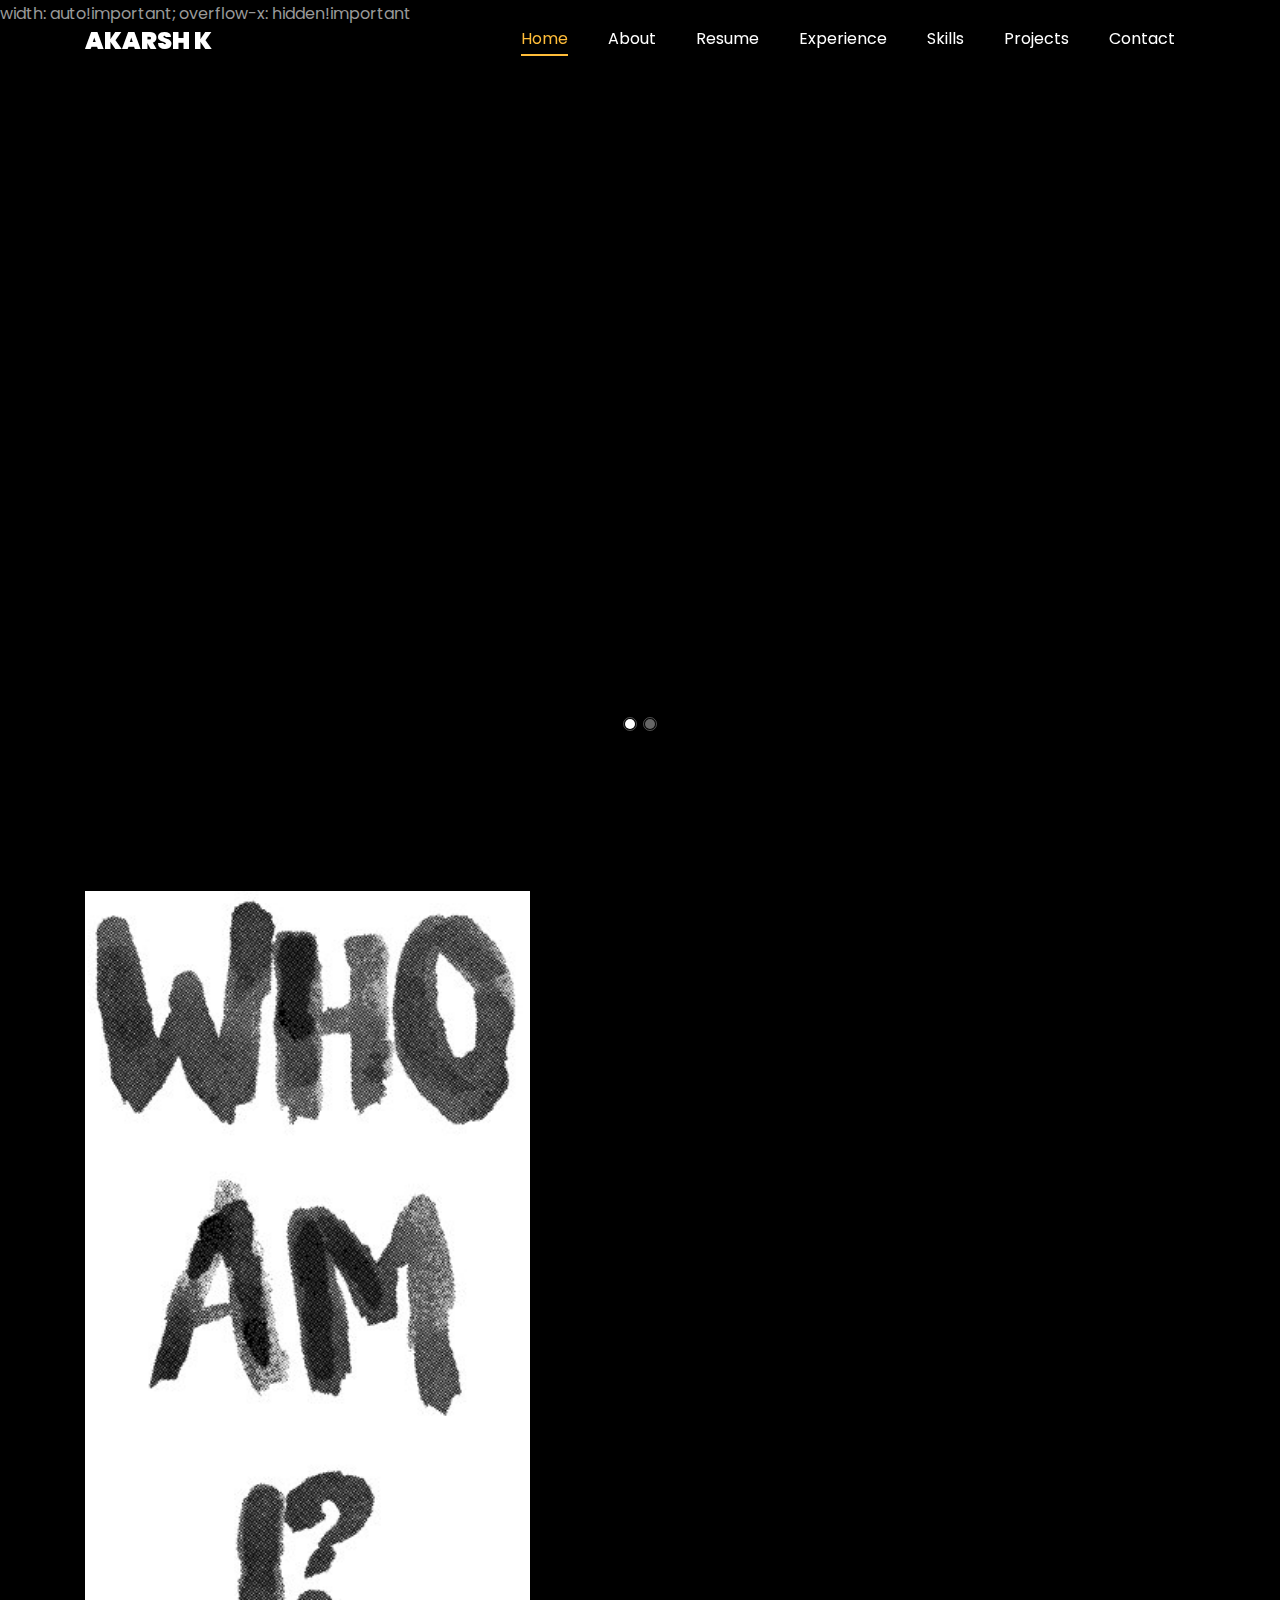
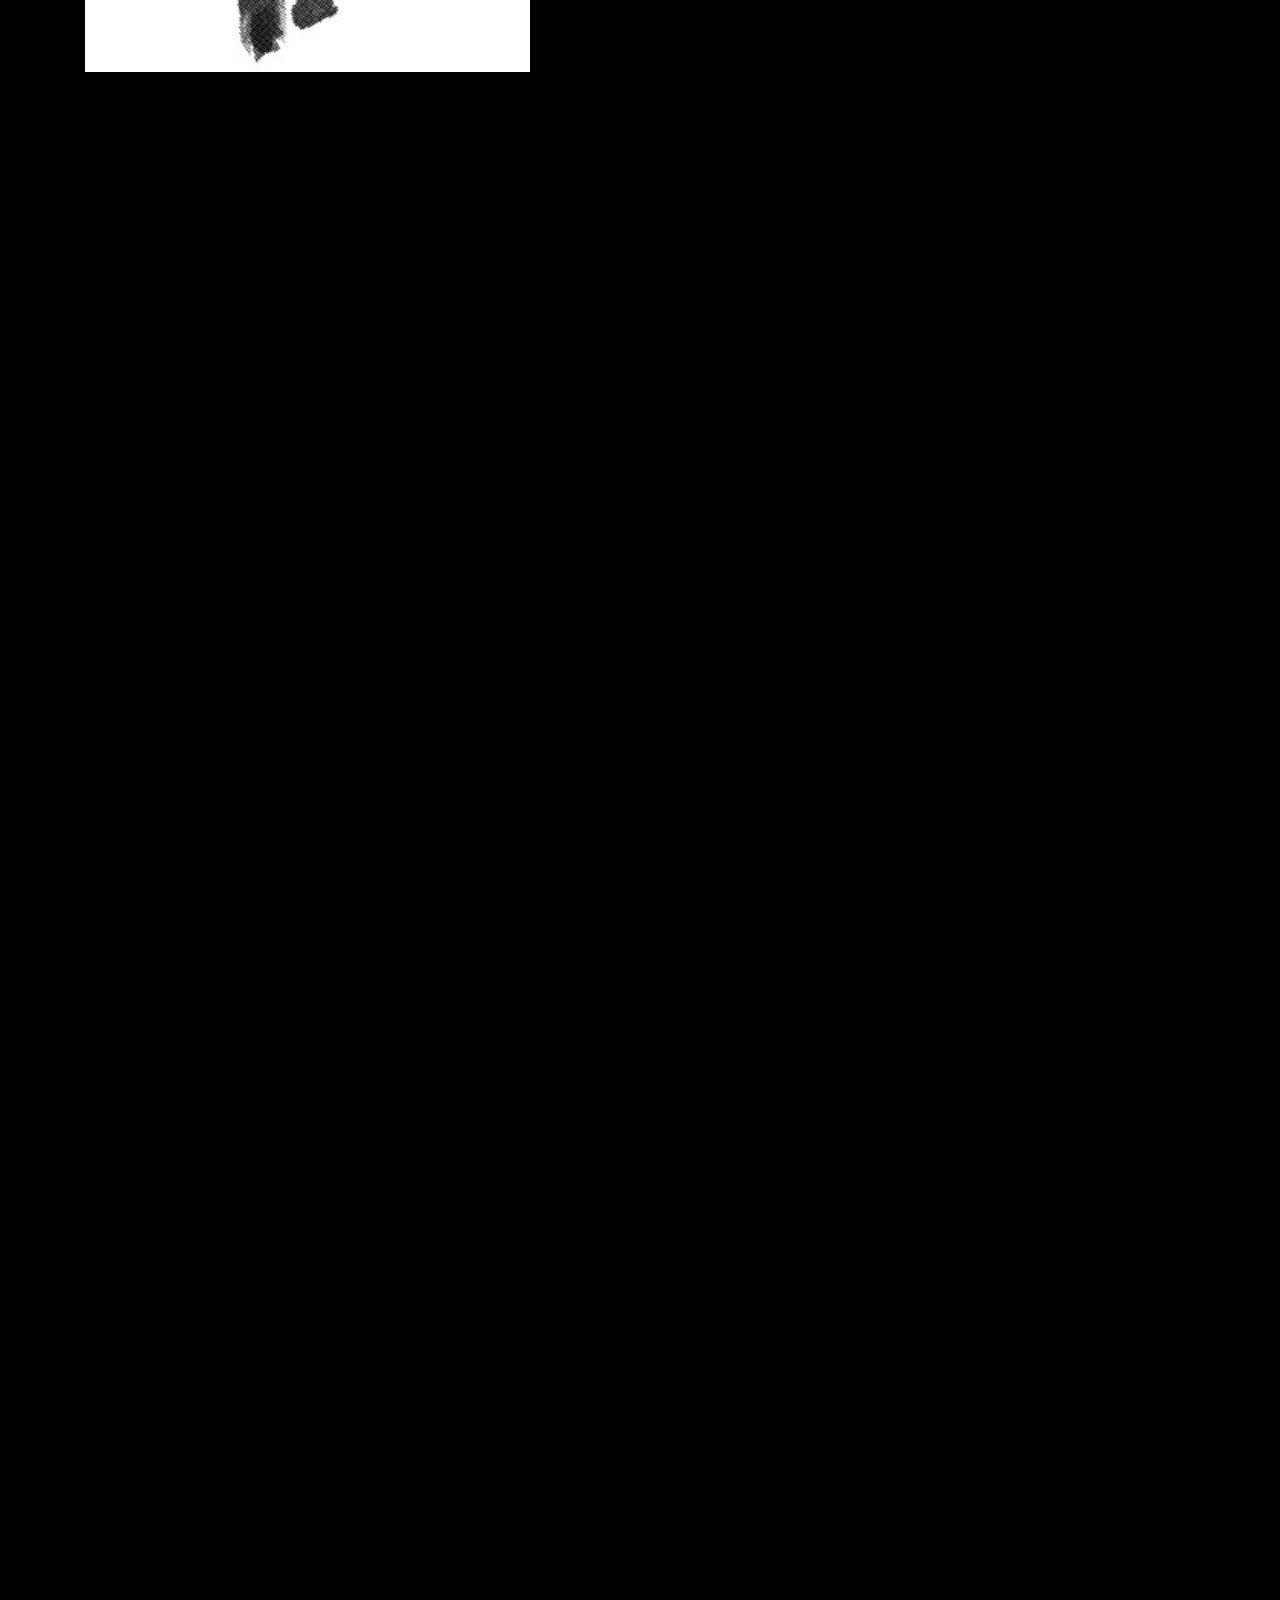
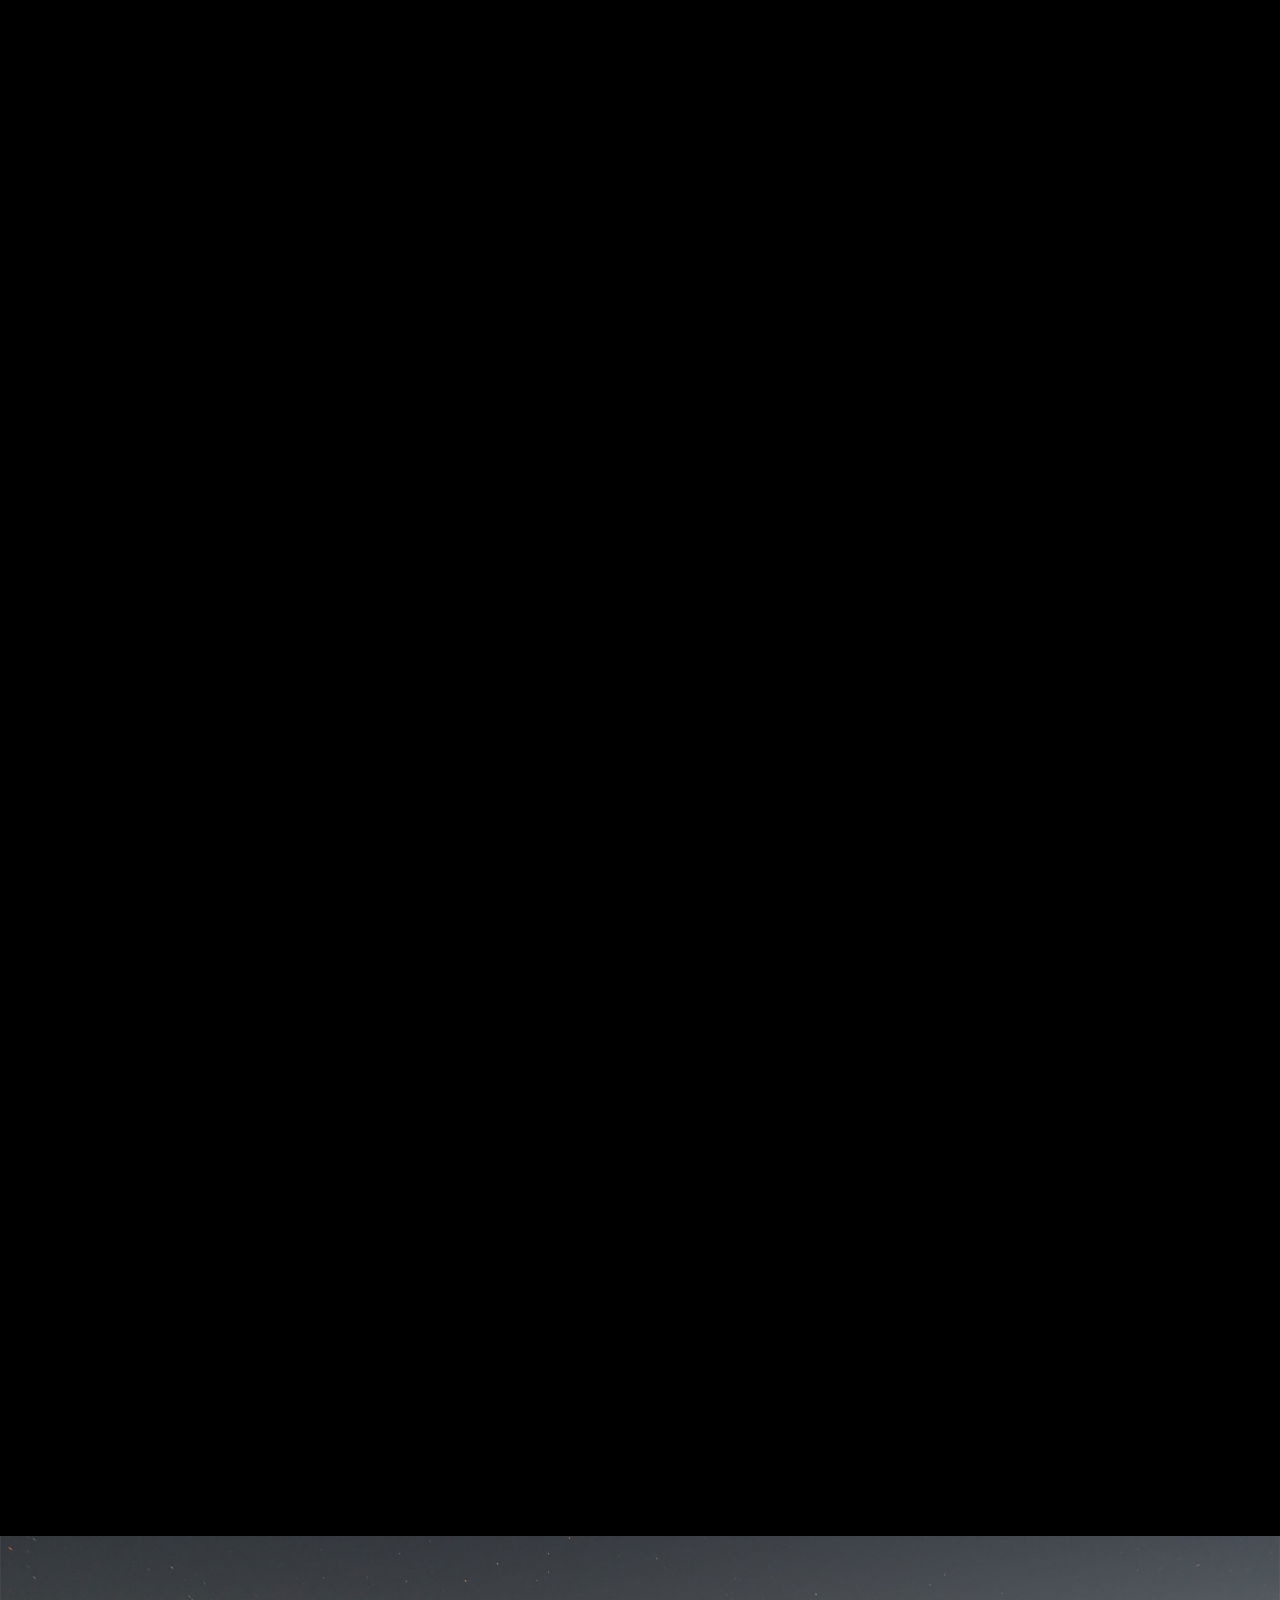
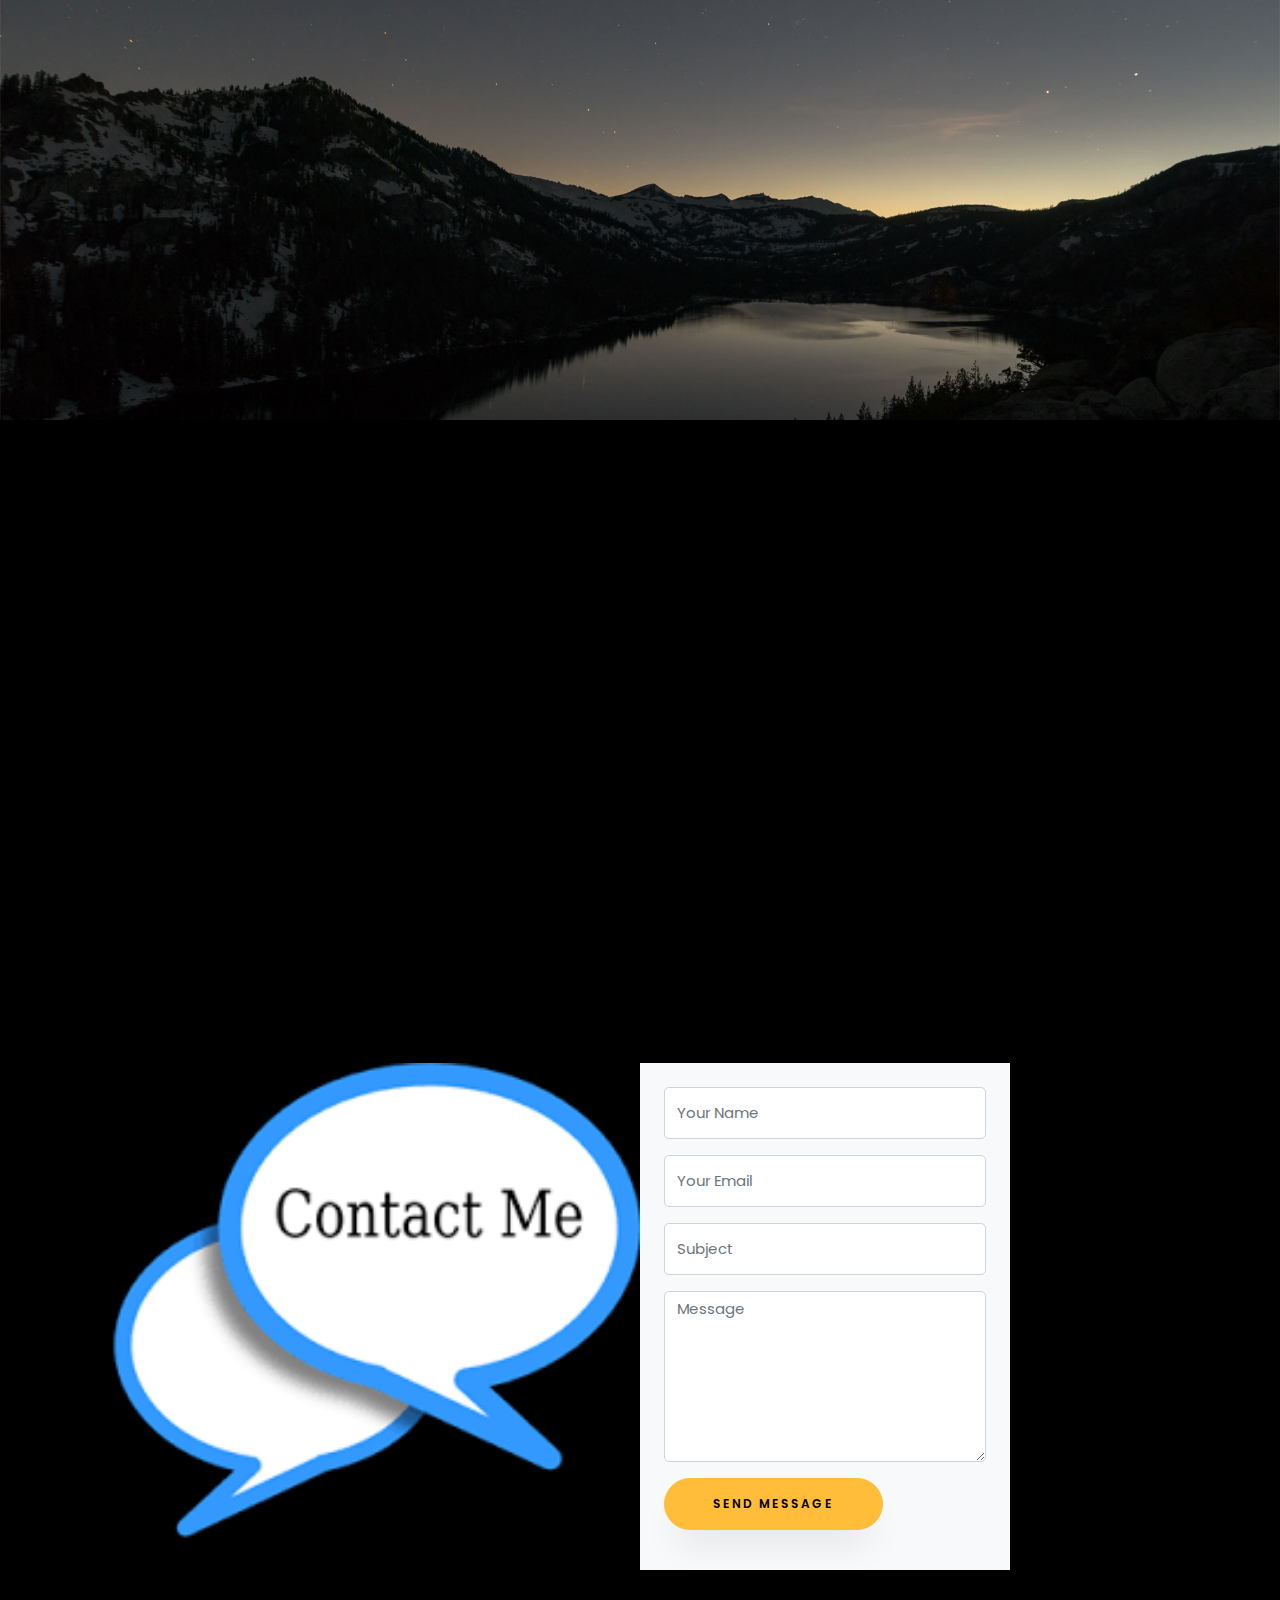
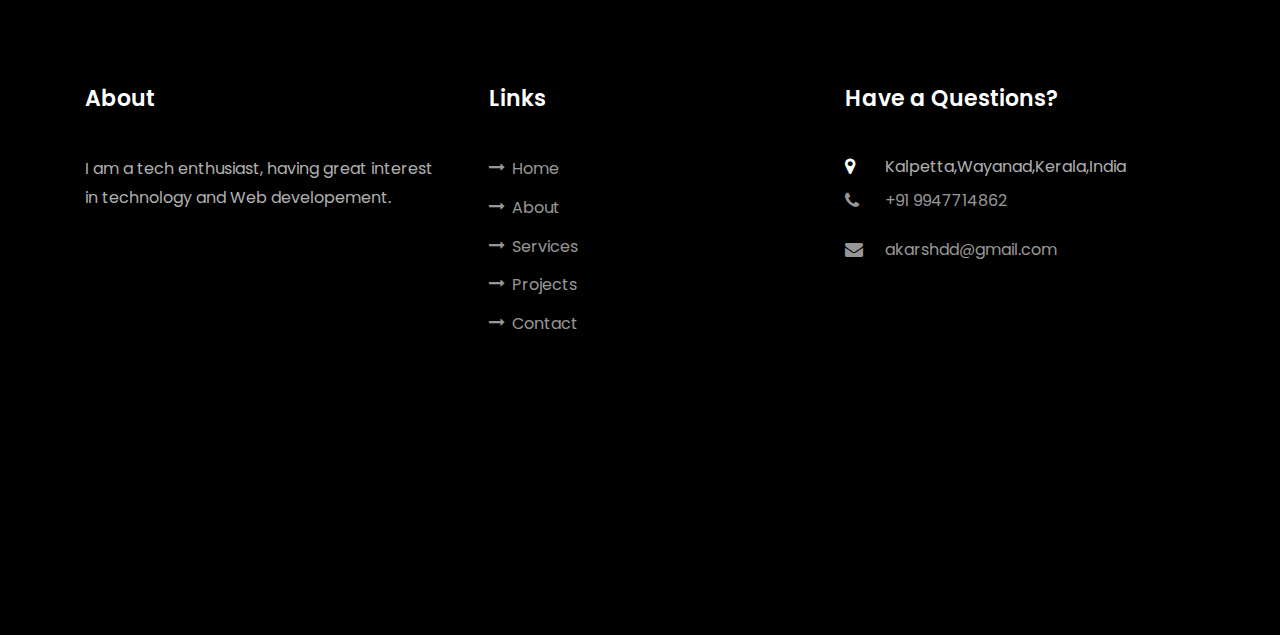
==== commit 735183a5: "Update index.html" ====
--- a/index.html
+++ b/index.html
@@ -23,7 +23,7 @@
     <link rel="stylesheet" href="css/style.css">
   </head>
   <body data-spy="scroll" data-target=".site-navbar-target" data-offset="300">
-	  
+  width: auto!important; overflow-x: hidden!important	  
 	  
     <nav class="navbar navbar-expand-lg navbar-dark ftco_navbar ftco-navbar-light site-navbar-target" id="ftco-navbar">
 	    <div class="container">
@@ -115,7 +115,7 @@
 	          <div class="counter-wrap ftco-animate d-flex mt-md-3">
               <div class="text">
               	<p class="mb-4">
-	                <span class="number" data-number="10">0</span>
+	                <span class="number" data-number="26">0</span>
 	                <span>Projects completed</span>
                 </p>
                 <p><a href="https://drive.google.com/open?id=1o-VTnmKHhpOyH2a63L72ZiFLj1SmN9iB" class="btn btn-primary py-3 px-3">Download CV</a></p>
@@ -232,7 +232,7 @@
 							<h3>Python</h3>
 							<div class="progress">
 							 	<div class="progress-bar color-1" role="progressbar" aria-valuenow="90"
-							  	aria-valuemin="0" aria-valuemax="100" style="width:80%">
+							  	aria-valuemin="0" aria-valuemax="100" style="width:85%">
 							    <span>85%</span>
 							  	</div>
 							</div>
@@ -265,8 +265,8 @@
 							<h3>CSS</h3>
 							<div class="progress">
 							 	<div class="progress-bar color-4" role="progressbar" aria-valuenow="90"
-							  	aria-valuemin="0" aria-valuemax="100" style="width:75%">
-							    <span>75%</span>
+							  	aria-valuemin="0" aria-valuemax="100" style="width:78%">
+							    <span>78%</span>
 							  	</div>
 							</div>
 						</div>
@@ -309,6 +309,28 @@
 							<h3>MySQL</h3>
 							<div class="progress">
 							 	<div class="progress-bar color-6" role="progressbar" aria-valuenow="80"
+							  	aria-valuemin="0" aria-valuemax="100" style="width:68%">
+							    <span>68%</span>
+							  	</div>
+							</div>
+						</div>
+					</div>
+					<div class="col-md-6 animate-box">
+						<div class="progress-wrap ftco-animate">
+							<h3>Computer Networks</h3>
+							<div class="progress">
+							 	<div class="progress-bar color-6" role="progressbar" aria-valuenow="80"
+							  	aria-valuemin="0" aria-valuemax="100" style="width:65%">
+							    <span>65%</span>
+							  	</div>
+							</div>
+						</div>
+					</div>
+					<div class="col-md-6 animate-box">
+						<div class="progress-wrap ftco-animate">
+							<h3>Django</h3>
+							<div class="progress">
+							 	<div class="progress-bar color-6" role="progressbar" aria-valuenow="80"
 							  	aria-valuemin="0" aria-valuemax="100" style="width:70%">
 							    <span>70%</span>
 							  	</div>
@@ -317,32 +339,10 @@
 					</div>
 					<div class="col-md-6 animate-box">
 						<div class="progress-wrap ftco-animate">
-							<h3>Computer Networks</h3>
+							<h3>PHP</h3>
 							<div class="progress">
 							 	<div class="progress-bar color-6" role="progressbar" aria-valuenow="80"
-							  	aria-valuemin="0" aria-valuemax="100" style="width:60%">
-							    <span>60%</span>
-							  	</div>
-							</div>
-						</div>
-					</div>
-					<div class="col-md-6 animate-box">
-						<div class="progress-wrap ftco-animate">
-							<h3>Django</h3>
-							<div class="progress">
-							 	<div class="progress-bar color-6" role="progressbar" aria-valuenow="80"
-							  	aria-valuemin="0" aria-valuemax="100" style="width:60%">
-							    <span>70%</span>
-							  	</div>
-							</div>
-						</div>
-					</div>
-					<div class="col-md-6 animate-box">
-						<div class="progress-wrap ftco-animate">
-							<h3>PHP</h3>
-							<div class="progress">
-							 	<div class="progress-bar color-6" role="progressbar" aria-valuenow="80"
-							  	aria-valuemin="0" aria-valuemax="100" style="width:60%">
+							  	aria-valuemin="0" aria-valuemax="100" style="width:50%">
 							    <span>50%</span>
 							  	</div>
 							</div>
@@ -564,10 +564,10 @@
               <h2 class="ftco-heading-2">About</h2>
               <p>I am a tech enthusiast, having great interest in technology and Web developement.</p>
               <ul class="ftco-footer-social list-unstyled float-md-left float-lft mt-5">
-			  <li class="ftco-animate"><a href="https://www.linkedin.com/in/sourav-jha-2402ba174"><span class="icon-linkedin"></span></a></li>
-                <li class="ftco-animate"><a href="https://github.com/Sourav710"><span class="icon-github"></span></a></li>
-                <li class="ftco-animate"><a href="https://www.facebook.com/sourav.jha86"><span class="icon-facebook"></span></a></li>
-                <li class="ftco-animate"><a href="https://www.instagram.com/saurav_jha77"><span class="icon-instagram"></span></a></li>
+			  <li class="ftco-animate"><a href="https://www.linkedin.com/in/akarsh_krishna"><span class="icon-linkedin"></span></a></li>
+                <li class="ftco-animate"><a href="https://github.com/protoak"><span class="icon-github"></span></a></li>
+               <!-- <li class="ftco-animate"><a href="https://www.facebook.com/akarsh_krishna"><span class="icon-facebook"></span></a></li> -->
+                <li class="ftco-animate"><a href="https://www.instagram.com/akars__h"><span class="icon-instagram"></span></a></li>
               </ul>
             </div>
           </div>
@@ -627,4 +627,4 @@
   <script src="js/main.js"></script>
     
   </body>
-</html>+</html>
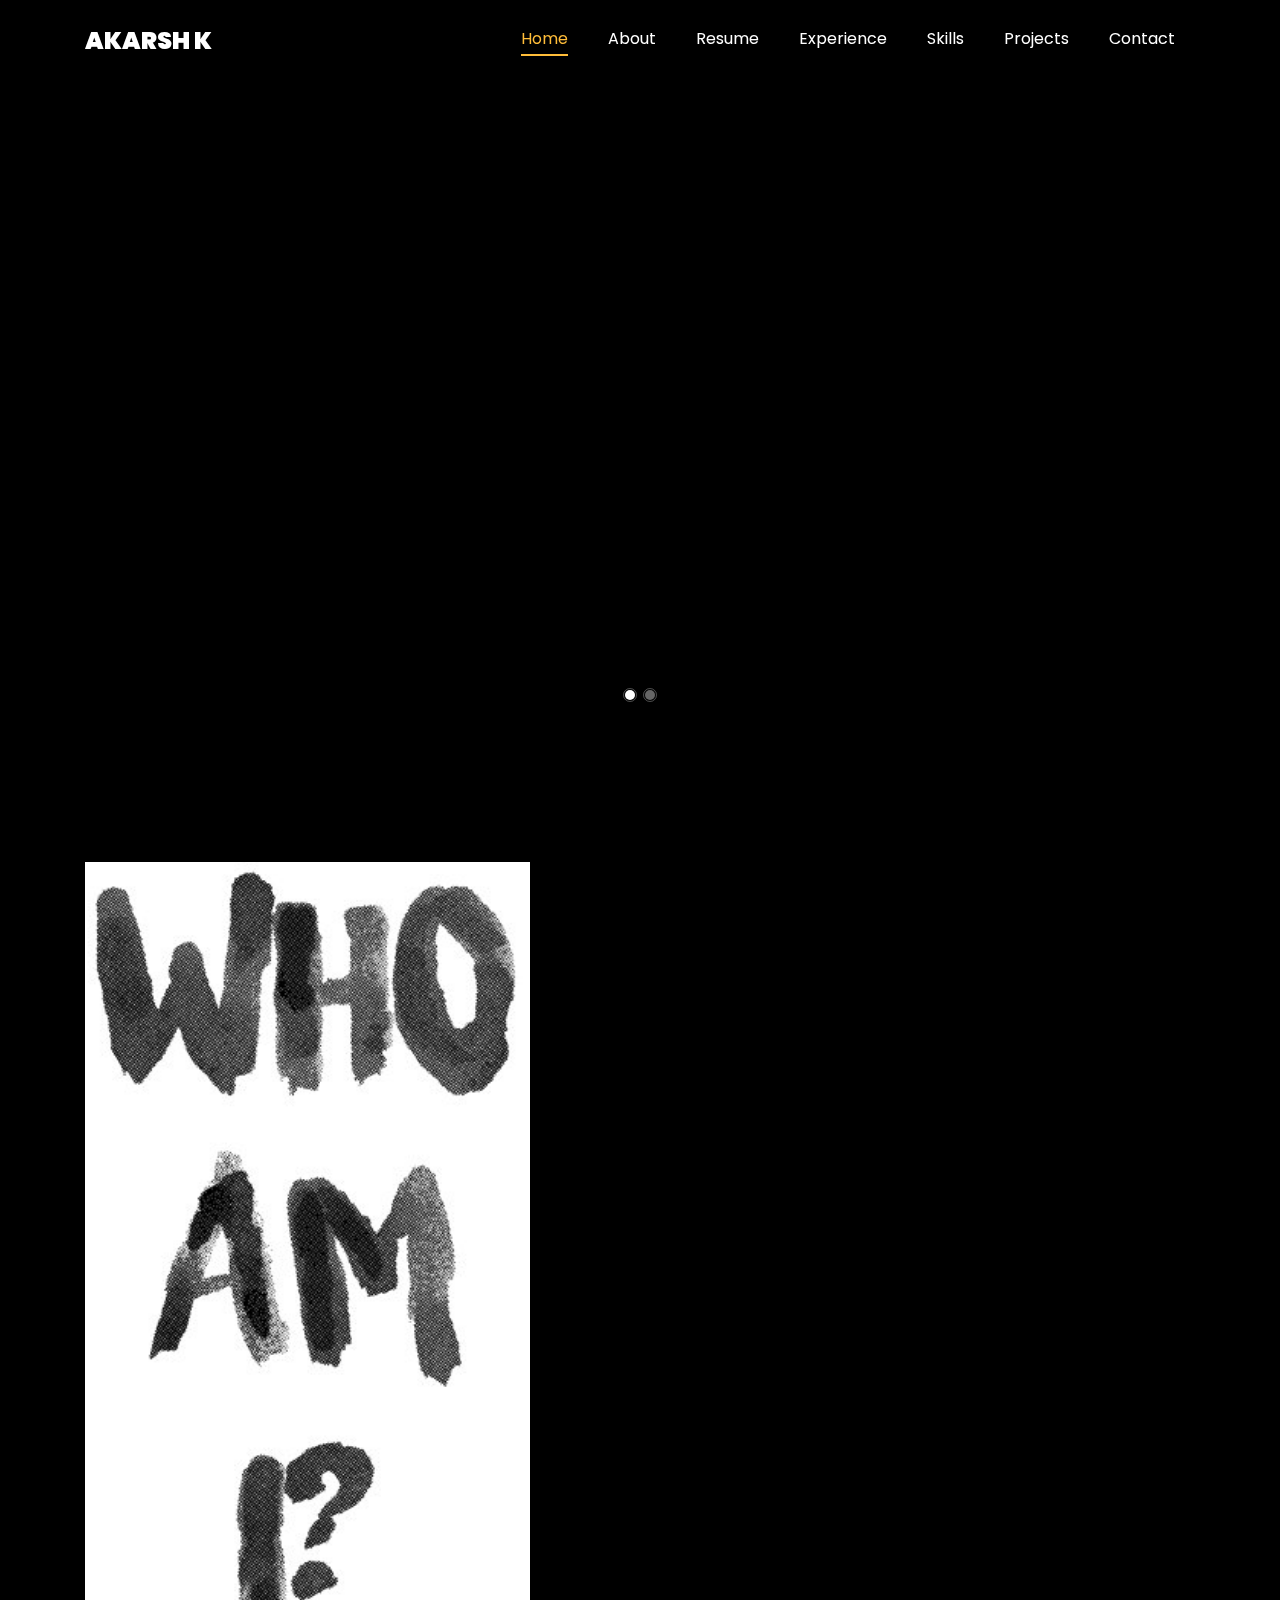
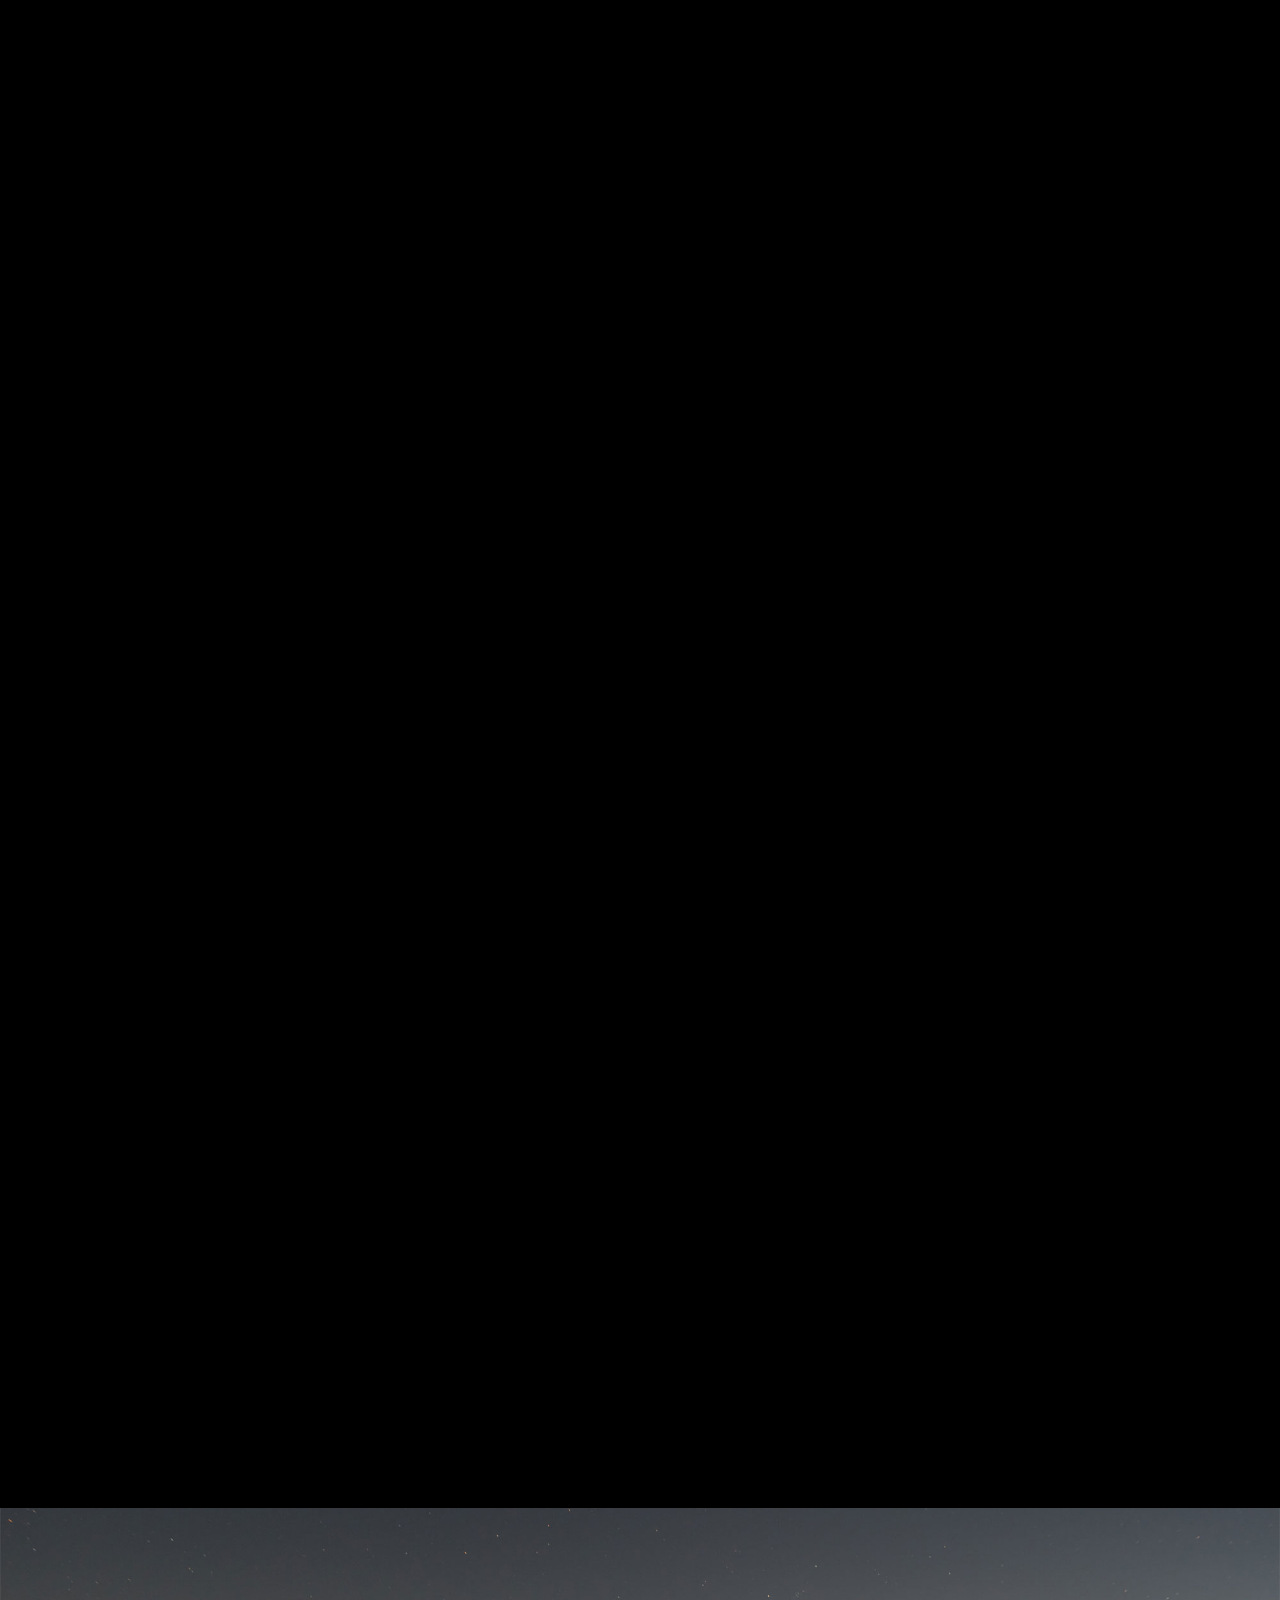
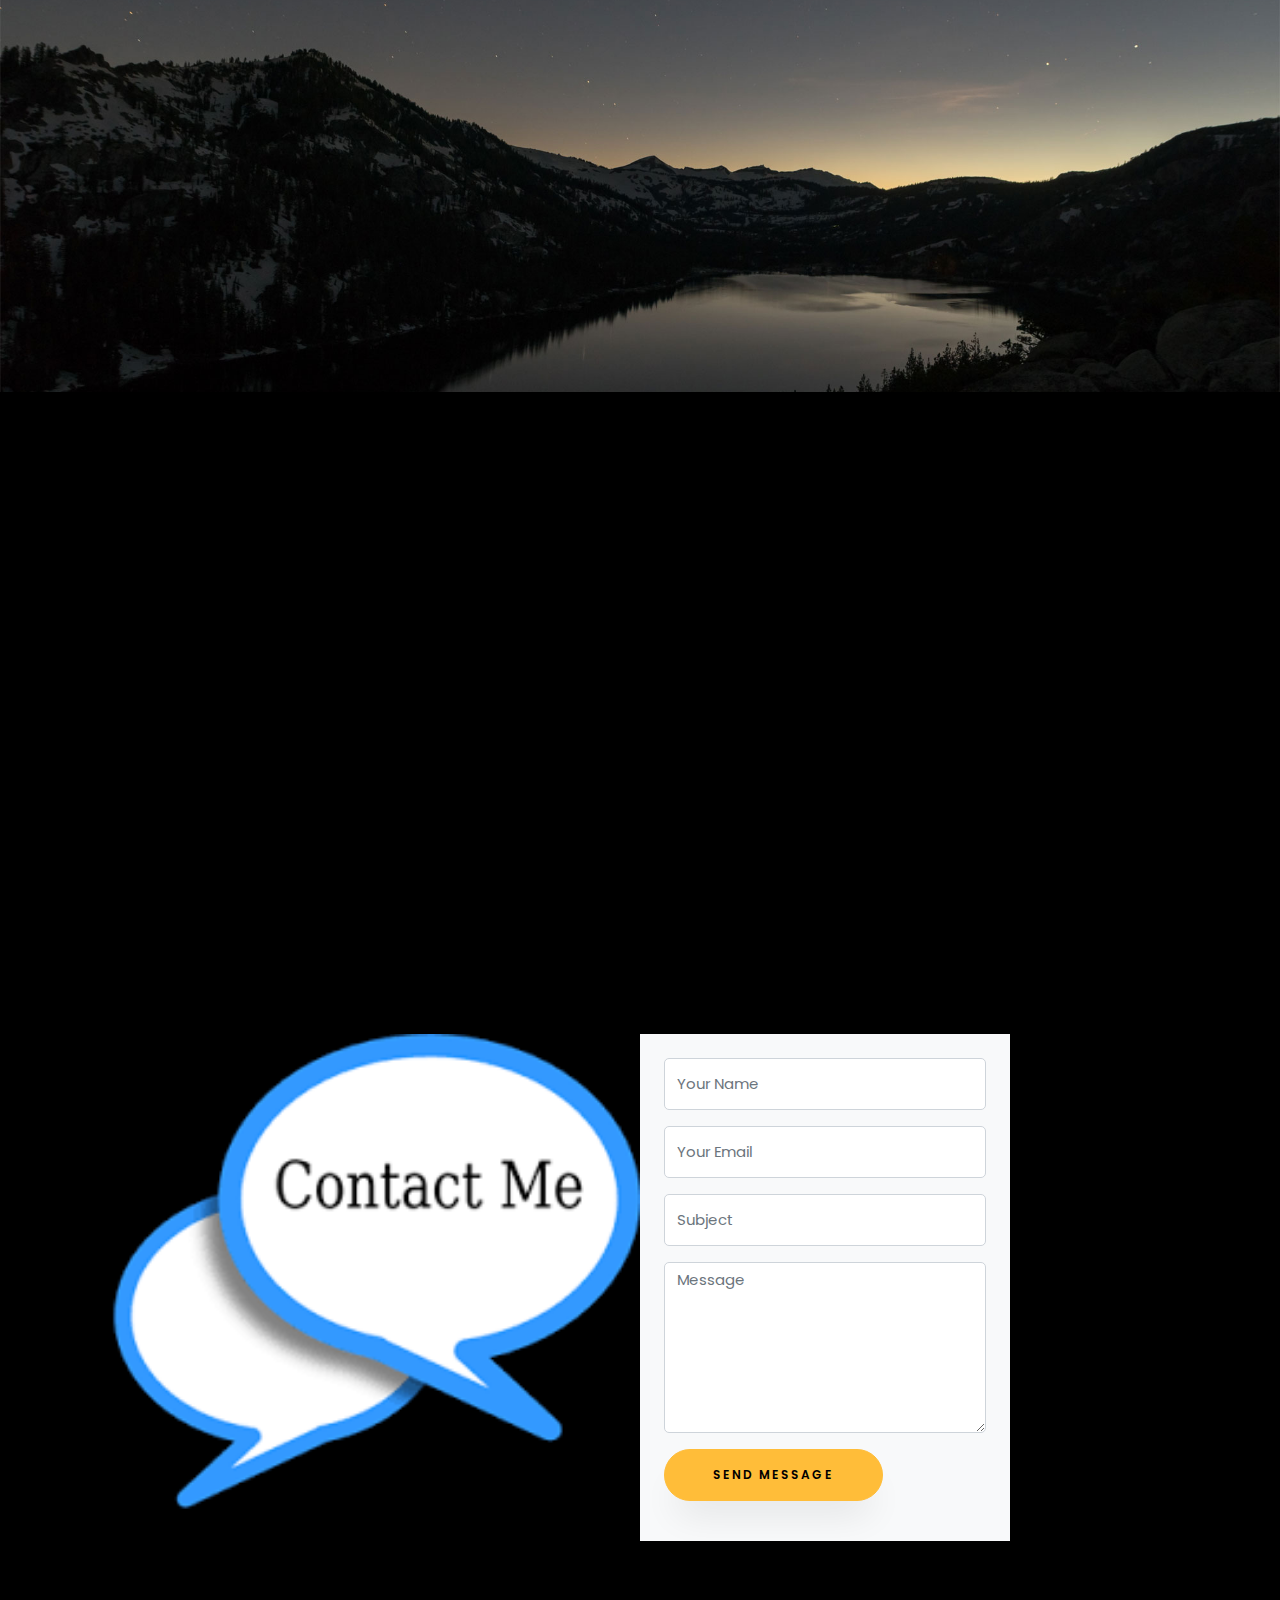
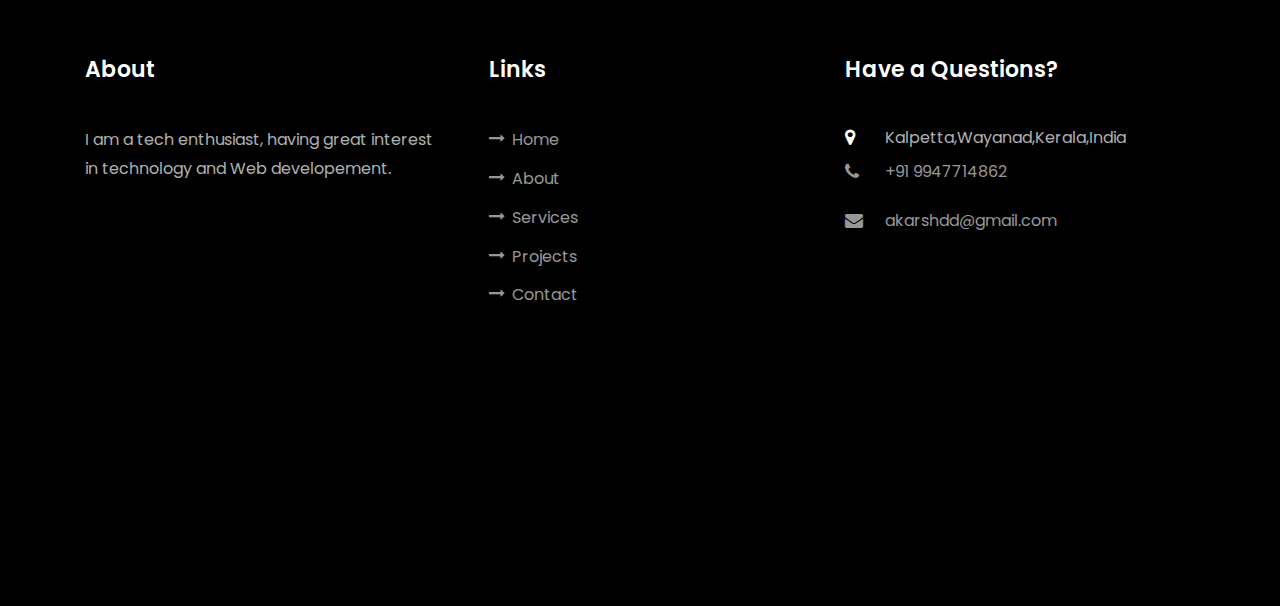
==== commit a6293d9a: "Update index.html" ====
--- a/index.html
+++ b/index.html
@@ -22,8 +22,7 @@
     <link rel="stylesheet" href="css/icomoon.css">
     <link rel="stylesheet" href="css/style.css">
   </head>
-  <body data-spy="scroll" data-target=".site-navbar-target" data-offset="300">
-  width: auto!important; overflow-x: hidden!important	  
+  <body data-spy="scroll" data-target=".site-navbar-target" data-offset="300">	  
 	  
     <nav class="navbar navbar-expand-lg navbar-dark ftco_navbar ftco-navbar-light site-navbar-target" id="ftco-navbar">
 	    <div class="container">
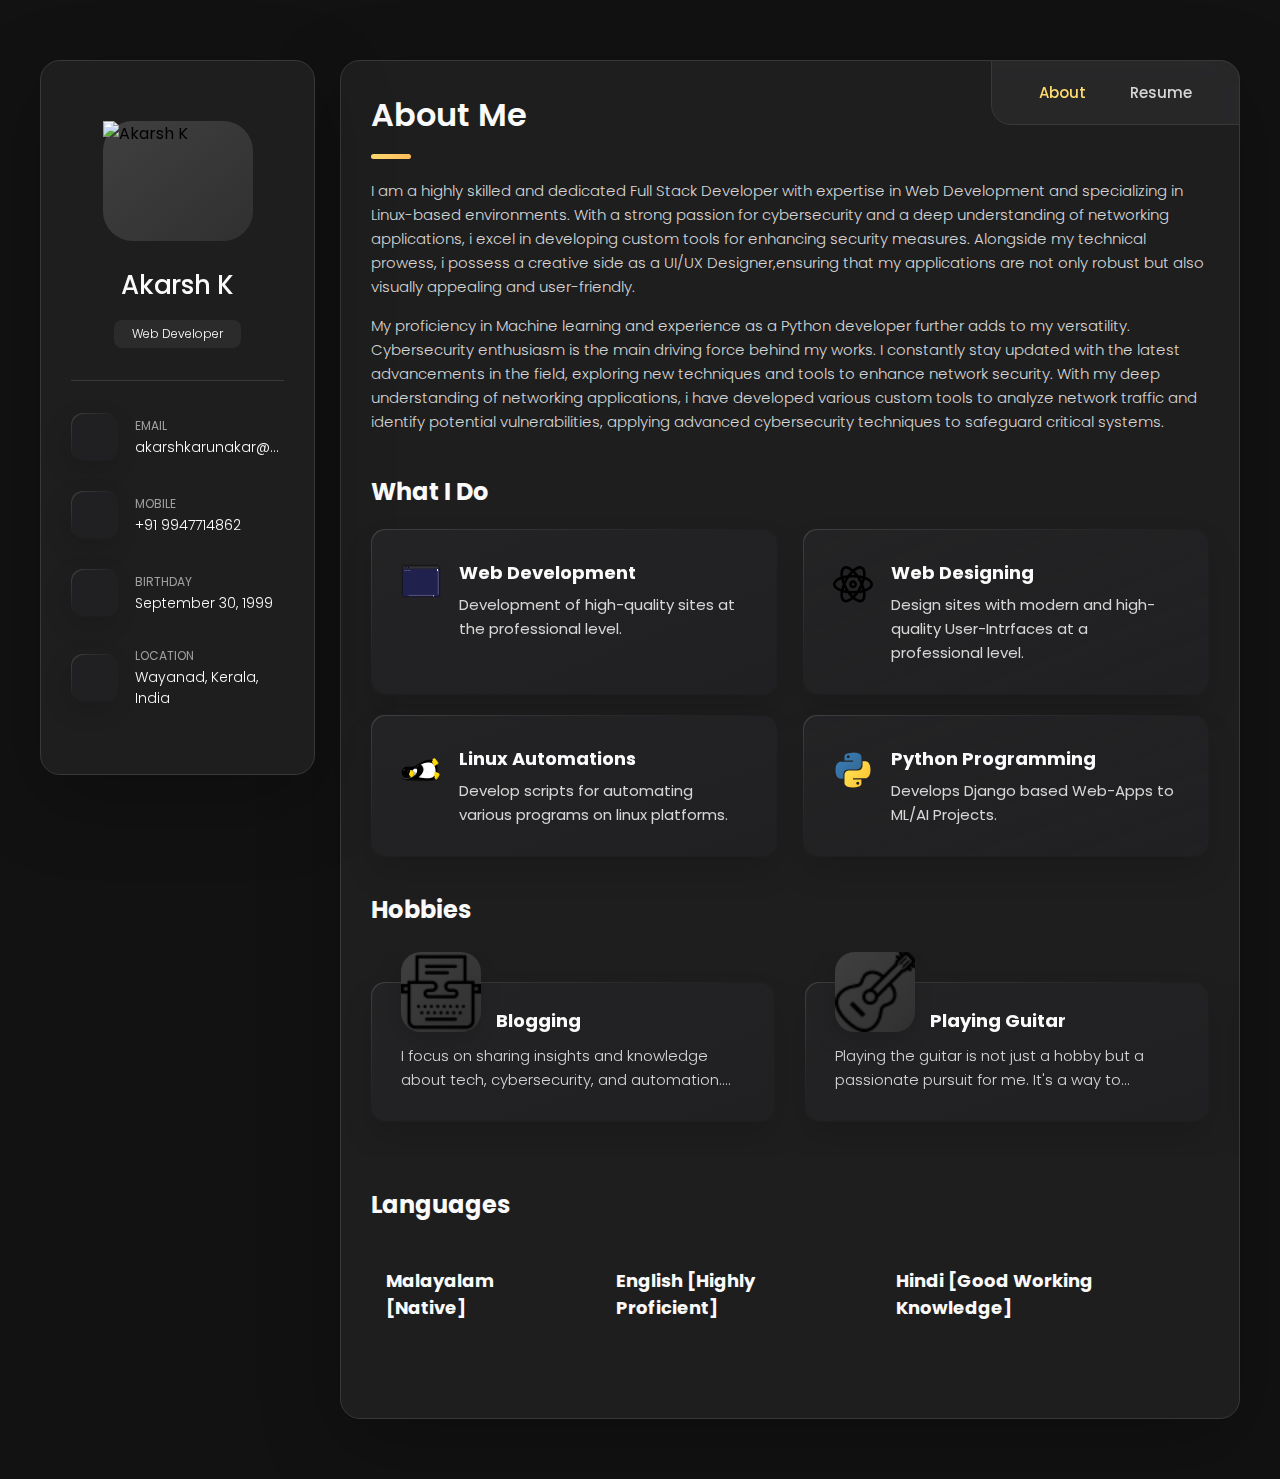
==== commit 93ac47f7: "Add files via upload" ====
--- a/index.html
+++ b/index.html
@@ -1,629 +1,1247 @@
 <!DOCTYPE html>
 <html lang="en">
-  <head>
-    <title>Akarsh K (ProtoAk)</title>
-    <meta charset="utf-8">
-    <meta name="viewport" content="width=device-width, initial-scale=1, shrink-to-fit=no">
+
+<head>
+  <meta charset="UTF-8">
+  <meta http-equiv="X-UA-Compatible" content="IE=edge">
+  <meta name="viewport" content="width=device-width, initial-scale=1.0">
+  <title>Akarsh K</title>
+
+  <!--
+    - favicon
+  -->
+  <link rel="shortcut icon" href="./assets/images/logo.ico" type="image/x-icon">
+
+  <!--
+    - custom css link
+  -->
+  <link rel="stylesheet" href="./assets/css/style.css">
+
+  <!--
+    - google font link
+  -->
+  <link rel="preconnect" href="https://fonts.googleapis.com">
+  <link rel="preconnect" href="https://fonts.gstatic.com" crossorigin>
+  <link href="https://fonts.googleapis.com/css2?family=Poppins:wght@300;400;500;600&display=swap" rel="stylesheet">
+</head>
+
+<body>
+
+  <!--
+    - #MAIN
+  -->
+
+  <main>
+
+    <!--
+      - #SIDEBAR
+    -->
+
+    <aside class="sidebar" data-sidebar>
+
+      <div class="sidebar-info">
+
+        <figure class="avatar-box">
+          <img src="./assets/images/prof.JPG" alt="Akarsh K" width="80" height="120">
+        </figure>
+
+        <div class="info-content">
+          <h1 class="name" title="Akarsh K">Akarsh K</h1>
+
+          <p class="title">Web Developer</p>
+        </div>
+
+        <button class="info_more-btn" data-sidebar-btn>
+          <span>Contact Info</span>
+
+          <ion-icon name="chevron-down"></ion-icon>
+        </button>
+
+      </div>
+
+      <div class="sidebar-info_more">
+
+        <div class="separator"></div>
+
+        <ul class="contacts-list">
+
+          <li class="contact-item">
+
+            <div class="icon-box">
+              <ion-icon name="mail-outline"></ion-icon>
+            </div>
+
+            <div class="contact-info">
+              <p class="contact-title">Email</p>
+
+              <a href="mailto:akarshkarunakar@gmail.com" class="contact-link">akarshkarunakar@gmail.com</a>
+            </div>
+
+          </li>
+
+          <li class="contact-item">
+
+            <div class="icon-box">
+              <ion-icon name="phone-portrait-outline"></ion-icon>
+            </div>
+
+            <div class="contact-info">
+              <p class="contact-title">Mobile</p>
+
+              <a href="tel:+919947714862" class="contact-link">+91 9947714862</a>
+            </div>
+
+          </li>
+
+          <li class="contact-item">
+
+            <div class="icon-box">
+              <ion-icon name="calendar-outline"></ion-icon>
+            </div>
+
+            <div class="contact-info">
+              <p class="contact-title">Birthday</p>
+
+              <time datetime="1982-06-23">September 30, 1999</time>
+            </div>
+
+          </li>
+
+          <li class="contact-item">
+
+            <div class="icon-box">
+              <ion-icon name="location-outline"></ion-icon>
+            </div>
+
+            <div class="contact-info">
+              <p class="contact-title">Location</p>
+
+              <address>Wayanad, Kerala, India</address>
+            </div>
+
+          </li>
+
+        </ul>
+
+        <div class="separator"></div>
+
+        <ul class="social-list">
+
+          <li class="social-item">
+            <a href="https://www.linkedin.com/in/akarshk/" class="social-link">
+              <ion-icon name="logo-linkedin"></ion-icon>
+            </a>
+          </li>
+
+          <li class="social-item">
+            <a href="https://github.com/protoak" class="social-link">
+              <ion-icon name="logo-github"></ion-icon>
+            </a>
+          </li>
+
+          <li class="social-item">
+            <a href="https://www.instagram.com/akars__h/" class="social-link">
+              <ion-icon name="logo-instagram"></ion-icon>
+            </a>
+          </li>
+
+        </ul>
+
+      </div>
+
+    </aside>
+
+
+
+
+
+    <!--
+      - #main-content
+    -->
+
+    <div class="main-content">
+
+      <!--
+        - #NAVBAR
+      -->
+
+      <nav class="navbar">
+
+        <ul class="navbar-list">
+
+          <li class="navbar-item">
+            <button class="navbar-link  active" data-nav-link>About</button>
+          </li>
+
+          <li class="navbar-item">
+            <button class="navbar-link" data-nav-link>Resume</button>
+          </li>
+
+         <!-- <li class="navbar-item">
+            <button class="navbar-link" data-nav-link>Portfolio</button>
+          </li>
+
+          <li class="navbar-item">
+            <button class="navbar-link" data-nav-link>Blog</button>
+          </li>
+
+          <li class="navbar-item">
+            <button class="navbar-link" data-nav-link>Contact</button>
+          </li>  -->
+
+        </ul>
+
+      </nav>
+
+
+
+
+
+      <!--
+        - #ABOUT
+      -->
+
+      <article class="about  active" data-page="about">
+
+        <header>
+          <h2 class="h2 article-title">About me</h2>
+        </header>
+
+        <section class="about-text">
+          <p>
+            I am a highly skilled and dedicated Full Stack Developer with expertise in Web Development and specializing in 
+            Linux-based environments. With a strong passion for cybersecurity and a deep understanding of networking 
+            applications, i excel in developing custom tools for enhancing security measures. Alongside my technical prowess,
+            i possess a creative side as a UI/UX Designer,ensuring that my applications are not only robust but also visually 
+            appealing and user-friendly.
+          </p>
+
+          <p>
+            My proficiency in Machine learning and experience as a Python developer further adds to my versatility. 
+            Cybersecurity enthusiasm is the main driving force behind my works. I constantly stay updated with the latest advancements
+            in the field, exploring new techniques and tools to enhance network security. With my deep understanding of 
+            networking applications, i have developed various custom tools to analyze network traffic and identify potential vulnerabilities, 
+            applying advanced cybersecurity techniques to safeguard critical systems.
+          </p>
+        </section>
+
+
+        <!--
+          - service
+        -->
+
+        <section class="service">
+
+          <h3 class="h3 service-title">What I Do</h3>
+
+          <ul class="service-list">
+
+            <li class="service-item">
+
+              <div class="service-icon-box">
+                <img src="./assets/images/devlop.svg" alt="Web development icon" width="40">
+              </div>
+
+              <div class="service-content-box">
+                <h4 class="h4 service-item-title">Web Development</h4>
+
+                <p class="service-item-text">
+                  Development of high-quality sites at the professional level.
+                </p>
+              </div>
+
+            </li>
+
+            <li class="service-item">
+
+              <div class="service-icon-box">
+                <img src="./assets/images/design.svg" alt="design icon" width="40">
+              </div>
+  
+              <div class="service-content-box">
+               <h4 class="h4 service-item-title">Web Designing</h4>
+ 
+               <p class="service-item-text">
+                  Design sites with modern and high-quality User-Intrfaces at a professional level.
+               </p>
+              </div>
+  
+              </li>
+
+            <li class="service-item">
+
+              <div class="service-icon-box">
+                <img src="./assets/images/linux.svg" alt="mobile app icon" width="40">
+              </div>
+
+              <div class="service-content-box">
+                <h4 class="h4 service-item-title">Linux Automations</h4>
+
+                <p class="service-item-text">
+                  Develop scripts for automating various programs on linux platforms.
+                </p>
+              </div>
+
+            </li>
+
+            <li class="service-item">
+
+              <div class="service-icon-box">
+                <img src="./assets/images/python.svg" alt="camera icon" width="40">
+              </div>
+
+              <div class="service-content-box">
+                <h4 class="h4 service-item-title">Python Programming</h4>
+
+                <p class="service-item-text">
+                  Develops Django based Web-Apps to ML/AI Projects.
+                </p>
+              </div>
+
+            </li>
+
+          </ul>
+
+        </section>
+
+
+        <!--
+          - testimonials
+        -->
+
+        <section class="testimonials">
+
+          <h3 class="h3 testimonials-title">Hobbies</h3>
+
+          <ul class="testimonials-list has-scrollbar">
+
+            <li class="testimonials-item">
+              <div class="content-card" data-testimonials-item>
+
+                <figure class="testimonials-avatar-box">
+                  <img src="./assets/images/blogging.png" alt="Daniel lewis" width="60" data-testimonials-avatar>
+                </figure>
+
+                <h4 class="h4 testimonials-item-title" data-testimonials-title>Blogging</h4>
+
+                <div class="testimonials-text" data-testimonials-text>
+                  <p>
+                    I focus on sharing insights and knowledge about tech, cybersecurity, and automation. Through
+                    my blog, I aim to provide valuable information and insights on these topics to a global
+                    audience. This hobby often includes researching and writing about the latest developments in
+                    technology,best practices in cybersecurity, and innovations in automation. It allows me to 
+                    share my expertise and connect with like-minded individuals who share a passion for these subjects. 
+                    It's a fulfilling and versatile pastime that allows me to contribute to the online community in my 
+                    areas of interest.
+                  </p>
+                </div>
+
+              </div>
+            </li>
+
+            <li class="testimonials-item">
+              <div class="content-card" data-testimonials-item>
+
+                <figure class="testimonials-avatar-box">
+                  <img src="./assets/images/guitar.png" alt="Jessica miller" width="60" data-testimonials-avatar>
+                </figure>
+
+                <h4 class="h4 testimonials-item-title" data-testimonials-title>Playing Guitar</h4>
+
+                <div class="testimonials-text" data-testimonials-text>
+                  <p>
+                    Playing the guitar is not just a hobby but a passionate pursuit for me. It's a way to 
+                    express myself and immerse in the world of music. Whether strumming the strings or 
+                    picking intricate melodies, the guitar becomes an extension of my soul. This passion 
+                    drives me to continuously improve my skills, experiment with various styles, and 
+                    compose my own music. With every chord and note, I feel a deep connection to the 
+                    instrument, and it provides an avenue to convey emotions, tell stories, and communicate without words.
+                  </p>
+                </div>
+
+              </div>
+            </li>
+
+            <li class="testimonials-item">
+              <div class="content-card" data-testimonials-item>
+
+                <figure class="testimonials-avatar-box">
+                  <img src="./assets/images/swimming.png" alt="Emily evans" width="60" data-testimonials-avatar>
+                </figure>
+
+                <h4 class="h4 testimonials-item-title" data-testimonials-title>Swimming</h4>
+
+                <div class="testimonials-text" data-testimonials-text>
+                  <p>
+                    Swimming is not just a hobby; it's a vital part of my health and fitness routine. It's a full-body
+                     workout that helps me stay in excellent physical shape while also providing a sense of relaxation 
+                     and serenity. Whether I'm gliding through the water or doing laps, swimming helps me build strength,
+                      endurance, and flexibility.
+
+                    This activity is an effective way to manage my weight, improve cardiovascular health, and enhance 
+                    overall fitness. It's a low-impact exercise that's easy on the joints, making it suitable for people 
+                    of all ages. Beyond its physical benefits, swimming also contributes to my mental well-being, reducing 
+                    stress and promoting a sense of tranquility.
+                  </p>
+                </div>
+
+              </div>
+            </li>
+
+          </ul>
+
+        </section>
+
+
+        <!--
+          - testimonials modal
+        -->
+
+        <div class="modal-container" data-modal-container>
+
+          <div class="overlay" data-overlay></div>
+
+          <section class="testimonials-modal">
+
+            <button class="modal-close-btn" data-modal-close-btn>
+              <ion-icon name="close-outline"></ion-icon>
+            </button>
+
+            <div class="modal-img-wrapper">
+              <figure class="modal-avatar-box">
+                <img src="./assets/images/avatar-1.png" alt="Daniel lewis" width="80" data-modal-img>
+              </figure>
+
+              <img src="./assets/images/icon-quote.svg" alt="quote icon">
+            </div>
+
+            <div class="modal-content">
+
+              <h4 class="h3 modal-title" data-modal-title>Reading Books</h4>
+
+              <time datetime="2021-06-14">21 August, 2023</time>
+
+              <div data-modal-text>
+                <p>
+                  I've always been intrested in reading books written by famous authors like leo tolstoy.
+                </p>
+              </div>
+
+            </div>
+
+          </section>
+
+        </div>
+
+
+        <!--
+          - clients
+        -->
+
+        <section class="clients">
+
+          <h3 class="h3 clients-title">Languages</h3>
+
+          <ul class="clients-list has-scrollbar">
+
+            <li class="clients-item">
+              <h4 class="h4 service-item-title">Malayalam [Native]</h4>
+            </li>
+
+            <li class="clients-item">
+              <h4 class="h4 service-item-title">English [Highly Proficient]</h4>
+            </li>
+
+            <li class="clients-item">
+              <h4 class="h4 service-item-title">Hindi [Good Working Knowledge]</h4>
+            </li>
+
+          </ul>
+
+        </section>
+
+      </article>
+
+
+
+
+
+      <!--
+        - #RESUME
+      -->
+
+      <article class="resume" data-page="resume">
+
+        <header>
+          <h2 class="h2 article-title">Resume</h2>
+        </header>
+
+        <section class="timeline">
+
+          <div class="title-wrapper">
+            <div class="icon-box">
+              <ion-icon name="book-outline"></ion-icon>
+            </div>
+
+            <h3 class="h3">Education</h3>
+          </div>
+
+          <ol class="timeline-list">
+
+            <li class="timeline-item">
+
+              <h4 class="h4 timeline-item-title">M Dasan Institute Of Technology, Calicut</h4>
+
+              <span>2019 — 2023</span>
+
+              <p class="timeline-text">
+                Bachelor Of Technology(BTech) in Computer Science and Engineering
+              </p>
+
+            </li>
+
+            <li class="timeline-item">
+
+              <h4 class="h4 timeline-item-title">Kendriya Vidyalaya, kalpetta</h4>
+
+              <span>2016 — 2018</span>
+
+              <p class="timeline-text">
+               12th with Science(Biology, Maths)
+              </p>
+
+            </li>
+
+            <li class="timeline-item">
+
+              <h4 class="h4 timeline-item-title">Mount Tabor English Shcool, Meppadi</h4>
+
+              <span>2006 — 2016</span>
+
+              <p class="timeline-text">
+                High school education till 10th
+              </p>
+
+            </li>
+
+          </ol>
+
+        </section>
+
+        <section class="timeline">
+
+          <div class="title-wrapper">
+            <div class="icon-box">
+              <ion-icon name="book-outline"></ion-icon>
+            </div>
+
+            <h3 class="h3">Projects</h3>
+          </div>
+
+          <ol class="timeline-list">
+
+            <li class="timeline-item">
+
+              <h4 class="h4 timeline-item-title">Estore</h4>
+
+              <span>2023</span>
+
+              <p class="timeline-text">
+                A fully functional web app similar to "flipkart"
+              </p>
+
+            </li>
+
+            <li class="timeline-item">
+
+              <h4 class="h4 timeline-item-title">HeyAuto Application</h4>
+
+              <span>2023</span>
+
+              <p class="timeline-text">
+                A fully functional flutter application similar to "Uber"
+                for booking Auto rickshaws with a fully functional web
+                interface using Django
+              </p>
+
+            </li>
+
+            <li class="timeline-item">
+
+              <h4 class="h4 timeline-item-title">Song Suggestion by Emotion detection</h4>
+
+              <span>2022</span>
+
+              <p class="timeline-text">
+                It is a Machine learning and Artificial Intelligence
+                based project which has a web interface for front end.
+              </p>
+
+            </li>
+
+            <li class="timeline-item">
+
+              <h4 class="h4 timeline-item-title">Swarm UAV Surveillance Simulation</h4>
+
+              <span>2022</span>
+
+              <p class="timeline-text">
+                A fully working simulation using python.
+                This shows the working of a group of drones surveilling
+                 around a specific area in search of intruders.
+              </p>
+
+            </li>
+
+            <li class="timeline-item">
+
+              <h4 class="h4 timeline-item-title">
+                YouTube Transcript Summarizer</h4>
+
+              <span>2021</span>
+
+              <p class="timeline-text">
+                It is a fully functional React application with YouTube API integrated.
+                It uses react for frontend and node for backend.
+                It provides the transcript of any YouTube video provided.
+              </p>
+
+            </li>
+
+          </ol>
+
+        </section>
+
+        <section class="skill">
+
+          <h3 class="h3 skills-title">My skills</h3>
+
+          <ul class="skills-list content-card">
+
+            <li class="skills-item">
+
+              <div class="title-wrapper">
+                <h5 class="h5">Web development</h5>
+                <data value="90">90%</data>
+              </div>
+
+              <div class="skill-progress-bg">
+                <div class="skill-progress-fill" style="width: 90%;"></div>
+              </div>
+
+            </li>
+
+            <li class="skills-item">
+
+              <div class="title-wrapper">
+                <h5 class="h5">Python</h5>
+                <data value="85">85%</data>
+              </div>
+
+              <div class="skill-progress-bg">
+                <div class="skill-progress-fill" style="width: 85%;"></div>
+              </div>
+
+            </li>
+
+            <li class="skills-item">
+
+              <div class="title-wrapper">
+                <h5 class="h5">Linux</h5>
+                <data value="90">90%</data>
+              </div>
+
+              <div class="skill-progress-bg">
+                <div class="skill-progress-fill" style="width: 90%;"></div>
+              </div>
+
+            </li>
+
+            <li class="skills-item">
+
+              <div class="title-wrapper">
+                <h5 class="h5">Shell Sripting</h5>
+                <data value="80">80%</data>
+              </div>
+
+              <div class="skill-progress-bg">
+                <div class="skill-progress-fill" style="width: 80%;"></div>
+              </div>
+
+            </li>
+
+            <li class="skills-item">
+
+              <div class="title-wrapper">
+                <h5 class="h5">Django</h5>
+                <data value="95">95%</data>
+              </div>
+
+              <div class="skill-progress-bg">
+                <div class="skill-progress-fill" style="width: 95%;"></div>
+              </div>
+
+            </li>
+
+            <li class="skills-item">
+
+              <div class="title-wrapper">
+                <h5 class="h5">HTML/CSS/JS</h5>
+                <data value="90">90%</data>
+              </div>
+
+              <div class="skill-progress-bg">
+                <div class="skill-progress-fill" style="width: 90%;"></div>
+              </div>
+
+            </li>
+
+            <li class="skills-item">
+
+              <div class="title-wrapper">
+                <h5 class="h5">DBMS</h5>
+                <data value="80">80%</data>
+              </div>
+
+              <div class="skill-progress-bg">
+                <div class="skill-progress-fill" style="width: 80%;"></div>
+              </div>
+
+            </li>
+
+            <li class="skills-item">
+
+              <div class="title-wrapper">
+                <h5 class="h5">MySQL</h5>
+                <data value="75">75%</data>
+              </div>
+
+              <div class="skill-progress-bg">
+                <div class="skill-progress-fill" style="width: 75%;"></div>
+              </div>
+
+            </li>
+
+            
+            <li class="skills-item">
+
+              <div class="title-wrapper">
+                <h5 class="h5">Git</h5>
+                <data value="95">95%</data>
+              </div>
+
+              <div class="skill-progress-bg">
+                <div class="skill-progress-fill" style="width: 95%;"></div>
+              </div>
+
+            </li>
+
+          </ul>
+
+        </section>
+
+      </article>
+
+
+
+
+
+      <!--
+        - #PORTFOLIO
+      -->
+
+     <article class="portfolio" data-page="portfolio">
+
+        <header>
+          <h2 class="h2 article-title">Portfolio</h2>
+        </header>
+
+        <section class="projects">
+
+          <ul class="filter-list">
+
+            <li class="filter-item">
+              <button class="active" data-filter-btn>All</button>
+            </li>
+
+            <li class="filter-item">
+              <button data-filter-btn>Web design</button>
+            </li>
+
+            <li class="filter-item">
+              <button data-filter-btn>Applications</button>
+            </li>
+
+            <li class="filter-item">
+              <button data-filter-btn>Web development</button>
+            </li>
+
+          </ul>
+
+          <div class="filter-select-box">
+
+            <button class="filter-select" data-select>
+
+              <div class="select-value" data-selecct-value>Select category</div>
+
+              <div class="select-icon">
+                <ion-icon name="chevron-down"></ion-icon>
+              </div>
+
+            </button>
+
+            <ul class="select-list">
+
+              <li class="select-item">
+                <button data-select-item>All</button>
+              </li>
+
+              <li class="select-item">
+                <button data-select-item>Web design</button>
+              </li>
+
+              <li class="select-item">
+                <button data-select-item>Applications</button>
+              </li>
+
+              <li class="select-item">
+                <button data-select-item>Web development</button>
+              </li>
+
+            </ul>
+
+          </div>
+
+          <ul class="project-list">
+
+            <li class="project-item  active" data-filter-item data-category="web development">
+              <a href="#">
+
+                <figure class="project-img">
+                  <div class="project-item-icon-box">
+                    <ion-icon name="eye-outline"></ion-icon>
+                  </div>
+
+                  <img src="./assets/images/project-1.jpg" alt="finance" loading="lazy">
+                </figure>
+
+                <h3 class="project-title">Finance</h3>
+
+                <p class="project-category">Web development</p>
+
+              </a>
+            </li>
+
+            <li class="project-item  active" data-filter-item data-category="web development">
+              <a href="#">
+
+                <figure class="project-img">
+                  <div class="project-item-icon-box">
+                    <ion-icon name="eye-outline"></ion-icon>
+                  </div>
+
+                  <img src="./assets/images/project-2.png" alt="orizon" loading="lazy">
+                </figure>
+
+                <h3 class="project-title">Orizon</h3>
+
+                <p class="project-category">Web development</p>
+
+              </a>
+            </li>
+
+            <li class="project-item  active" data-filter-item data-category="web design">
+              <a href="#">
+
+                <figure class="project-img">
+                  <div class="project-item-icon-box">
+                    <ion-icon name="eye-outline"></ion-icon>
+                  </div>
+
+                  <img src="./assets/images/project-3.jpg" alt="fundo" loading="lazy">
+                </figure>
+
+                <h3 class="project-title">Fundo</h3>
+
+                <p class="project-category">Web design</p>
+
+              </a>
+            </li>
+
+            <li class="project-item  active" data-filter-item data-category="applications">
+              <a href="#">
+
+                <figure class="project-img">
+                  <div class="project-item-icon-box">
+                    <ion-icon name="eye-outline"></ion-icon>
+                  </div>
+
+                  <img src="./assets/images/project-4.png" alt="brawlhalla" loading="lazy">
+                </figure>
+
+                <h3 class="project-title">Brawlhalla</h3>
+
+                <p class="project-category">Applications</p>
+
+              </a>
+            </li>
+
+            <li class="project-item  active" data-filter-item data-category="web design">
+              <a href="#">
+
+                <figure class="project-img">
+                  <div class="project-item-icon-box">
+                    <ion-icon name="eye-outline"></ion-icon>
+                  </div>
+
+                  <img src="./assets/images/project-5.png" alt="dsm." loading="lazy">
+                </figure>
+
+                <h3 class="project-title">DSM.</h3>
+
+                <p class="project-category">Web design</p>
+
+              </a>
+            </li>
+
+            <li class="project-item  active" data-filter-item data-category="web design">
+              <a href="#">
+
+                <figure class="project-img">
+                  <div class="project-item-icon-box">
+                    <ion-icon name="eye-outline"></ion-icon>
+                  </div>
+
+                  <img src="./assets/images/project-6.png" alt="metaspark" loading="lazy">
+                </figure>
+
+                <h3 class="project-title">MetaSpark</h3>
+
+                <p class="project-category">Web design</p>
+
+              </a>
+            </li>
+
+            <li class="project-item  active" data-filter-item data-category="web development">
+              <a href="#">
+
+                <figure class="project-img">
+                  <div class="project-item-icon-box">
+                    <ion-icon name="eye-outline"></ion-icon>
+                  </div>
+
+                  <img src="./assets/images/project-7.png" alt="summary" loading="lazy">
+                </figure>
+
+                <h3 class="project-title">Summary</h3>
+
+                <p class="project-category">Web development</p>
+
+              </a>
+            </li>
+
+            <li class="project-item  active" data-filter-item data-category="applications">
+              <a href="#">
+
+                <figure class="project-img">
+                  <div class="project-item-icon-box">
+                    <ion-icon name="eye-outline"></ion-icon>
+                  </div>
+
+                  <img src="./assets/images/project-8.jpg" alt="task manager" loading="lazy">
+                </figure>
+
+                <h3 class="project-title">Task Manager</h3>
+
+                <p class="project-category">Applications</p>
+
+              </a>
+            </li>
+
+            <li class="project-item  active" data-filter-item data-category="web development">
+              <a href="#">
+
+                <figure class="project-img">
+                  <div class="project-item-icon-box">
+                    <ion-icon name="eye-outline"></ion-icon>
+                  </div>
+
+                  <img src="./assets/images/project-9.png" alt="arrival" loading="lazy">
+                </figure>
+
+                <h3 class="project-title">Arrival</h3>
+
+                <p class="project-category">Web development</p>
+
+              </a>
+            </li>
+
+          </ul>
+
+        </section>
+
+      </article>
+  
     
-    <link href="https://fonts.googleapis.com/css?family=Poppins:100,200,300,400,500,600,700,800,900" rel="stylesheet">
-
-    <link rel="stylesheet" href="css/open-iconic-bootstrap.min.css">
-    <link rel="stylesheet" href="css/animate.css">
-    
-    <link rel="stylesheet" href="css/owl.carousel.min.css">
-    <link rel="stylesheet" href="css/owl.theme.default.min.css">
-    <link rel="stylesheet" href="css/magnific-popup.css">
-
-    <link rel="stylesheet" href="css/aos.css">
-
-    <link rel="stylesheet" href="css/ionicons.min.css">
-    
-    <link rel="stylesheet" href="css/flaticon.css">
-    <link rel="stylesheet" href="css/icomoon.css">
-    <link rel="stylesheet" href="css/style.css">
-  </head>
-  <body data-spy="scroll" data-target=".site-navbar-target" data-offset="300">	  
-	  
-    <nav class="navbar navbar-expand-lg navbar-dark ftco_navbar ftco-navbar-light site-navbar-target" id="ftco-navbar">
-	    <div class="container">
-	      <a class="navbar-brand" href="index.html">Akarsh K</a>
-	      <button class="navbar-toggler js-fh5co-nav-toggle fh5co-nav-toggle" type="button" data-toggle="collapse" data-target="#ftco-nav" aria-controls="ftco-nav" aria-expanded="false" aria-label="Toggle navigation">
-	        <span class="oi oi-menu"></span> Menu
-	      </button>
-
-	      <div class="collapse navbar-collapse" id="ftco-nav">
-	        <ul class="navbar-nav nav ml-auto">
-	          <li class="nav-item"><a href="#home-section" class="nav-link"><span>Home</span></a></li>
-	          <li class="nav-item"><a href="#about-section" class="nav-link"><span>About</span></a></li>
-	          <li class="nav-item"><a href="#resume-section" class="nav-link"><span>Resume</span></a></li>
-	          <li class="nav-item"><a href="#services-section" class="nav-link"><span>Experience</span></a></li>
-	          <li class="nav-item"><a href="#skills-section" class="nav-link"><span>Skills</span></a></li>
-	          <li class="nav-item"><a href="#projects-section" class="nav-link"><span>Projects</span></a></li>
-	         
-	          <li class="nav-item"><a href="#contact-section" class="nav-link"><span>Contact</span></a></li>
-	        </ul>
-	      </div>
-	    </div>
-	  </nav>
-	  <section id="home-section" class="hero">
-		  <div class="home-slider  owl-carousel">
-	      <div class="slider-item ">
-	      	<div class="overlay"></div>
-	        <div class="container">
-	          <div class="row d-md-flex no-gutters slider-text align-items-end justify-content-end" data-scrollax-parent="true">
-	          	<div class="one-third js-fullheight order-md-last img" >
-	          		<div class="overlay"></div>
-	          	</div>
-		          <div class="one-forth d-flex  align-items-center ftco-animate" data-scrollax=" properties: { translateY: '70%' }">
-		          	<div class="text">
-		          		<span class="subheading">Hello!</span>
-			            <h1 class="mb-4 mt-3">I'm <span>Akarsh K</span></h1>
-			            <h2 class="mb-4">A Tech Enthusiast! </h2>
-			            <a href="https://drive.google.com/open?id=1o-VTnmKHhpOyH2a63L72ZiFLj1SmN9iB" class="btn btn-primary py-3 px-4">Hire me</a> <a href="https://drive.google.com/open?id=1mKAomsJGCDGzbSixzmIN5hrCjS62FvvX" class="btn btn-white btn-outline-white py-3 px-4">My works</a>
-		            </div>
-		          </div>
-	        	</div>
-	        </div>
-	      </div>
-
-	      <div class="slider-item">
-	      	<div class="overlay"></div>
-	        <div class="container">
-	          <div class="row d-flex no-gutters slider-text align-items-end justify-content-end" data-scrollax-parent="true">
-	          	
-		          <div class="one-forth d-flex align-items-center ftco-animate" data-scrollax=" properties: { translateY: '70%' }">
-		          	<div class="text">
-		          		<span class="subheading">Hello!</span>
-			            <h1 class="mb-4 mt-3">I'm a <span> Web Designer and a Web</span> developer</h1>
-			            <p><a href="https://drive.google.com/open?id=1o-VTnmKHhpOyH2a63L72ZiFLj1SmN9iB" class="btn btn-primary py-3 px-4">Hire me</a> <a href="https://drive.google.com/open?id=1mKAomsJGCDGzbSixzmIN5hrCjS62FvvX" class="btn btn-white btn-outline-white py-3 px-4">My works</a></p>
-		            </div>
-		          </div>
-	        	</div>
-	        </div>
-	      </div>
-	    </div>
-    </section>
-
-    <section class="ftco-about img ftco-section ftco-no-pb" id="about-section">
-    	<div class="container">
-    		<div class="row d-flex">
-    			<div class="col-md-6 col-lg-5 d-flex">
-    				<div class="img-about img d-flex align-items-stretch">
-    					<div class="overlay"></div>
-	    				<div class="img d-flex align-self-stretch align-items-center" style="background-image:url(images/aboutme22jpg.jpg);">
-	    				</div>
-    				</div>
-    			</div>
-    			<div class="col-md-6 col-lg-7 pl-lg-5 pb-5">
-    				<div class="row justify-content-start pb-3">
-		          <div class="col-md-12 heading-section ftco-animate">
-		          	<h1 class="big">About</h1>
-		            <h2 class="mb-4">About Me</h2>
-                    <p>I Am A Full-Stack Web Developer Who Can Provide Clean Code And Pixel Perfect Design. I Also Make The Website More & More Interactive With Web Animations.I Can Build And Provide Your Dream Website.A Responsive Design Makes Your Website Accessible To All Users, Regardless Of Their Device.Proficient In Developing Databases,Creating User Interfaces, Writing And Testing Code, Troubleshooting Simple/Complex Issues, And Implementing New Features Based On User Feedback....						
-					</p>
-		            <ul class="about-info mt-4 px-md-0 px-2">
-		            	<li class="d-flex"><span>Name:</span> <span>Akarsh K</span></li>
-		            	<li class="d-flex"><span>Date of birth:</span> <span>September 30, 1999</span></li>
-		            	<li class="d-flex"><span>Address:</span> <span>Kalpetta,Wayanad,Kerala,India </span></li>
-		            	<li class="d-flex"><span>Zip code:</span> <span>673121</span></li>
-		            	<li class="d-flex"><span>Email:</span> <span>akarshdd@gmail.com</span></li>
-		            	<li class="d-flex"><span>Phone: </span> <span>+919947714862</span></li>
-		            </ul>
-		          </div>
-		        </div>
-	          <div class="counter-wrap ftco-animate d-flex mt-md-3">
-              <div class="text">
-              	<p class="mb-4">
-	                <span class="number" data-number="26">0</span>
-	                <span>Projects completed</span>
-                </p>
-                <p><a href="https://drive.google.com/open?id=1o-VTnmKHhpOyH2a63L72ZiFLj1SmN9iB" class="btn btn-primary py-3 px-3">Download CV</a></p>
-              </div>
-	          </div>
-	        </div>
-        </div>
-    	</div>
-    </section>
-
-    <section class="ftco-section ftco-no-pb" id="resume-section">
-    	<div class="container">
-    		<div class="row justify-content-center pb-5">
-          <div class="col-md-10 heading-section text-center ftco-animate">
-          	<h1 class="big big-2">Resume</h1>
-            <h2 class="mb-4">Resume</h2>
-            <p>"Take up one idea. Make that one idea your life--think of it, dream of it, live on that idea. Let the brain, muscles, nerves, every part of your body, be full of that idea, and just leave every other idea alone. This is the way to success." --Swami Vivekananda</p>
-          </div>
-        </div>
-    		<div class="row">
-    			<div class="col-md-6">
-    				<div class="resume-wrap ftco-animate">
-    					<span class="date">2022-Present</span>
-    					<h2>Bachelor Degree of Technology</h2>
-    					<span class="position">M Dasan Institute of Technology</span>
-    					<p class="mt-4">Computer Science Engineering</p>
-    				</div>
-    				<div class="resume-wrap ftco-animate">
-    					<span class="date">2015-2017</span>
-    					<h2>Intermediate - 10th + 2</h2>
-    					<span class="position">Kendriya Vidyalaya, Kalpetta</span>
-    					<p class="mt-4"> Stream - Science (Major in - Physics,Chemistry,Mathematics)</p>
-    				</div>
-    				<div class="resume-wrap ftco-animate">
-    					<span class="date">2011-2015</span>
-    					<h2>High Schooling</h2>
-    					<span class="position">Mount Tabor English School, Meppadi</span>
-    					<p class="mt-4">All Subjects</p>
-    				</div>
-    			</div>
-
-    			<div class="col-md-6">
-    				<div class="resume-wrap ftco-animate">
-    					<span class="date">2010-2011</span>
-    					<h2>High School</h2>
-    					<span class="position">Mount Tabor English School, Meppadi</span>
-    					<p class="mt-4">All subjects as per curriculum</p>
-    				</div>
-    				<div class="resume-wrap ftco-animate">
-    					<span class="date">2003-2010</span>
-    					<h2>Primary Schooling</h2>
-    					<span class="position">Mount Tabor English School, Meppadi</span>
-    					<p class="mt-4"> Early Primary Schooling</p>
-    				</div>
-    	
-    			</div>
-    		</div>
-    		<div class="row justify-content-center mt-5">
-    			<div class="col-md-6 text-center ftco-animate">
-    				<p><a href="https://drive.google.com/open?id=1o-VTnmKHhpOyH2a63L72ZiFLj1SmN9iB" class="btn btn-primary py-4 px-5">Download CV</a></p>
-    			</div>
-    		</div>
-    	</div>
-    </section>
-
-    <section class="ftco-section" id="services-section">
-    	<div class="container">
-    		<div class="row justify-content-center py-5 mt-5">
-          <div class="col-md-12 heading-section text-center ftco-animate">
-          	<h1 class="big big-2">Experience</h1>
-            <h2 class="mb-4">Experience</h2>
-            <p> “Learn from every mistake, because every experience particularly your mistakes, are there to teach you and force you into being more of who you are.” Oprah Winfrey</p>
-          </div>
-        </div>
-    		<div class="row">
-					<div class="col-md-4 text-center d-flex ftco-animate">
-						<a href="#" class="services-1">
-							<span class="icon">
-								<i class="flaticon-analysis"></i>
-							</span>
-							<div class="desc">
-								<h3 class="mb-5"><B><U>Internship at AIR India Limited</U></B></h3>
-								<p class="mt-4"> Web developer Intern , and was working on the project to build an online examination system application </p>
-							</div>
-						</a>
-					</div>
-					<div class="col-md-4 text-center d-flex ftco-animate">
-						<a href="#" class="services-1">
-							<span class="icon">
-								<i class="flaticon-ideas"></i>
-							</span>
-							<div class="desc">
-								<h3 class="mb-5"><B><U>Head Of Department at PROTOWARE Inc. </U></B></h3>
-								<p class="mt-4"> Currently acting at this positon, Coordinator of Many Events such as Chatbot event , ML Events etc.</p>
-							</div>
-						</a>
-					</div>
-				</div>
-    	</div>
-
-		
-		<section class="ftco-section" id="skills-section">
-			<div class="container">
-				<div class="row justify-content-center pb-5">
-          <div class="col-md-12 heading-section text-center ftco-animate">
-          	<h1 class="big big-2">Skills</h1>
-            <h2 class="mb-4">My Skills</h2>
-            <p>As the eagle was killed by the arrow winged with his own feather, so the hand of the world is wounded by its own skill.</p>
-          </div>
-        </div>
-				<div class="row">
-					<div class="col-md-6 animate-box">
-						<div class="progress-wrap ftco-animate">
-							<h3>Python</h3>
-							<div class="progress">
-							 	<div class="progress-bar color-1" role="progressbar" aria-valuenow="90"
-							  	aria-valuemin="0" aria-valuemax="100" style="width:85%">
-							    <span>85%</span>
-							  	</div>
-							</div>
-						</div>
-					</div>
-					<div class="col-md-6 animate-box">
-						<div class="progress-wrap ftco-animate">
-							<h3>Javascript</h3>
-							<div class="progress">
-							 	<div class="progress-bar color-2" role="progressbar" aria-valuenow="85"
-							  	aria-valuemin="0" aria-valuemax="100" style="width:60%">
-							    <span>60%</span>
-							  	</div>
-							</div>
-						</div>
-					</div>
-					<div class="col-md-6 animate-box">
-						<div class="progress-wrap ftco-animate">
-							<h3>HTML</h3>
-							<div class="progress">
-							 	<div class="progress-bar color-3" role="progressbar" aria-valuenow="95"
-							  	aria-valuemin="0" aria-valuemax="100" style="width:80%">
-							    <span>80%</span>
-							  	</div>
-							</div>
-						</div>
-					</div>
-					<div class="col-md-6 animate-box">
-						<div class="progress-wrap ftco-animate">
-							<h3>CSS</h3>
-							<div class="progress">
-							 	<div class="progress-bar color-4" role="progressbar" aria-valuenow="90"
-							  	aria-valuemin="0" aria-valuemax="100" style="width:78%">
-							    <span>78%</span>
-							  	</div>
-							</div>
-						</div>
-					</div>
-					<div class="col-md-6 animate-box">
-						<div class="progress-wrap ftco-animate">
-							<h3>Operating System</h3>
-							<div class="progress">
-							 	<div class="progress-bar color-5" role="progressbar" aria-valuenow="70"
-							  	aria-valuemin="0" aria-valuemax="100" style="width:70%">
-							    <span>70%</span>
-							  	</div>
-							</div>
-						</div>
-					</div>
-					<div class="col-md-6 animate-box">
-						<div class="progress-wrap ftco-animate">
-							<h3>DBMS</h3>
-							<div class="progress">
-							 	<div class="progress-bar color-6" role="progressbar" aria-valuenow="80"
-							  	aria-valuemin="0" aria-valuemax="100" style="width:75%">
-							    <span>75%</span>
-							  	</div>
-							</div>
-						</div>
-					</div>
-					<div class="col-md-6 animate-box">
-						<div class="progress-wrap ftco-animate">
-							<h3>Node.js</h3>
-							<div class="progress">
-							 	<div class="progress-bar color-6" role="progressbar" aria-valuenow="80"
-							  	aria-valuemin="0" aria-valuemax="100" style="width:50%">
-							    <span>50%</span>
-							  	</div>
-							</div>
-						</div>
-					</div>
-					<div class="col-md-6 animate-box">
-						<div class="progress-wrap ftco-animate">
-							<h3>MySQL</h3>
-							<div class="progress">
-							 	<div class="progress-bar color-6" role="progressbar" aria-valuenow="80"
-							  	aria-valuemin="0" aria-valuemax="100" style="width:68%">
-							    <span>68%</span>
-							  	</div>
-							</div>
-						</div>
-					</div>
-					<div class="col-md-6 animate-box">
-						<div class="progress-wrap ftco-animate">
-							<h3>Computer Networks</h3>
-							<div class="progress">
-							 	<div class="progress-bar color-6" role="progressbar" aria-valuenow="80"
-							  	aria-valuemin="0" aria-valuemax="100" style="width:65%">
-							    <span>65%</span>
-							  	</div>
-							</div>
-						</div>
-					</div>
-					<div class="col-md-6 animate-box">
-						<div class="progress-wrap ftco-animate">
-							<h3>Django</h3>
-							<div class="progress">
-							 	<div class="progress-bar color-6" role="progressbar" aria-valuenow="80"
-							  	aria-valuemin="0" aria-valuemax="100" style="width:70%">
-							    <span>70%</span>
-							  	</div>
-							</div>
-						</div>
-					</div>
-					<div class="col-md-6 animate-box">
-						<div class="progress-wrap ftco-animate">
-							<h3>PHP</h3>
-							<div class="progress">
-							 	<div class="progress-bar color-6" role="progressbar" aria-valuenow="80"
-							  	aria-valuemin="0" aria-valuemax="100" style="width:50%">
-							    <span>50%</span>
-							  	</div>
-							</div>
-						</div>
-					</div>
-				</div>
-			</div>
-		</section>
- 
-
-    <section class="ftco-section ftco-project" id="projects-section">
-    	<div class="container">
-    		<div class="row justify-content-center pb-5">
-          <div class="col-md-12 heading-section text-center ftco-animate">
-          	<h1 class="big big-2">Projects</h1>
-            <h2 class="mb-4">My Projects</h2>
-            <p>“The Way Get Started Is To Quit Talking And Begin Doing.” – Walt Disney</p>
-          </div>
-        </div>
-    		<div class="row">
-    			<div class="col-md-4">
-    				<div class="project img ftco-animate d-flex justify-content-center align-items-center" style="background-image: url(images/project-4.jpg);">
-    					<div class="overlay"></div>
-	    				<div class="text text-center p-10">
-	    					<h3><a href="#"><B>Online Examination System application</B></a></h3>
-	    					<span>Fullstack Web Development</span>
-	    				</div>
-    				</div>
-  				</div>
-  				<div class="col-md-8">
-    				<div class="project img ftco-animate d-flex justify-content-center align-items-center" style="background-image: url(images/project-5.jpg);">
-    					<div class="overlay"></div>
-	    				<div class="text text-center p-10">
-	    					<h3><a href="#"><B>Automatic accident detection and sending location of that accident</B></a></h3>
-	    					<span>It was microcontrollers based project in which , we performed our project u gps and gsm modules</span>
-	    				</div>
-    				</div>
-  				</div>
-
-    			<div class="col-md-8">
-    				<div class="project img ftco-animate d-flex justify-content-center align-items-center" style="background-image: url(images/project-1.jpg);">
-    					<div class="overlay"></div>
-	    				<div class="text text-center p-10">
-	    					<h3><a href="#"><B> Hearing aid for deaf people </B></a></h3>
-	    					<span>it is a software project performed on MATLAB which detects low frequency sound and increases it and vice versa for high pitch sound</span>
-	    				</div>
-    				</div>
-
-    				<div class="project img ftco-animate d-flex justify-content-center align-items-center" style="background-image: url(images/project-6.jpg);">
-    					<div class="overlay"></div>
-	    				<div class="text text-center p-10">
-	    					<h3><a href="#"><B>Brain tumours detection system u K means clustering in image proces</B></a></h3>
-	    					<span>it was semester project for the course of IMAGE Proces, the whole project is on MATLAB</span>
-	    				</div>
-    				</div>
-    			</div>
-    			<div class="col-md-4">
-    				<div class="row">
-    					<div class="col-md-12">
-		    				<div class="project img ftco-animate d-flex justify-content-center align-items-center" style="background-image: url(images/project-2.jpg);">
-		    					<div class="overlay"></div>
-			    				<div class="text text-center p-10">
-			    					<h3><a href="#"><B> EMG BASED MUSCLE SENSOR </B></a></h3>
-			    					<span>It could be used to implement a real time EMG signal-based prosthesis hand and to study Arduino applications</span>
-			    				</div>
-		    				</div>
-	    				</div>
-	    				<div class="col-md-12">
-		    				<div class="project img ftco-animate d-flex justify-content-center align-items-center" style="background-image: url(images/project-3.jpg);">
-		    					<div class="overlay"></div>
-			    				<div class="text text-center p-4">
-			    					<h3><a href="#"><B>Smart Classroom (attendance u facial recognition system)</B></a></h3>
-			    					<span>Basic Project u python</span>
-			    				</div>
-		    				</div>
-	    				</div>
-    				</div>
-    			</div>
-    		</div>
-    	</div>
-    </section>
-	
-    <section class="ftco-section ftco-no-pt ftco-no-pb ftco-counter img" id="section-counter">
-    	<div class="container">
-				<div class="row d-md-flex align-items-center">
-          <div class="col-md d-flex justify-content-center counter-wrap ftco-animate">
-            <div class="block-18">
-              <div class="text">
-                <strong class="number" data-number="10">0</strong>
-                <span>Certifications</span>
-              </div>
+
+
+
+
+      <!--
+        - #BLOG
+      -->
+
+      <article class="blog" data-page="blog">
+
+        <header>
+          <h2 class="h2 article-title">Blog</h2>
+        </header>
+
+        <section class="blog-posts">
+
+          <ul class="blog-posts-list">
+
+            <li class="blog-post-item">
+              <a href="#">
+
+                <figure class="blog-banner-box">
+                  <img src="./assets/images/blog-1.jpg" alt="Design conferences in 2022" loading="lazy">
+                </figure>
+
+                <div class="blog-content">
+
+                  <div class="blog-meta">
+                    <p class="blog-category">Design</p>
+
+                    <span class="dot"></span>
+
+                    <time datetime="2022-02-23">Fab 23, 2022</time>
+                  </div>
+
+                  <h3 class="h3 blog-item-title">Design conferences in 2022</h3>
+
+                  <p class="blog-text">
+                    Veritatis et quasi architecto beatae vitae dicta sunt, explicabo.
+                  </p>
+
+                </div>
+
+              </a>
+            </li>
+
+            <li class="blog-post-item">
+              <a href="#">
+
+                <figure class="blog-banner-box">
+                  <img src="./assets/images/blog-2.jpg" alt="Best fonts every designer" loading="lazy">
+                </figure>
+
+                <div class="blog-content">
+
+                  <div class="blog-meta">
+                    <p class="blog-category">Design</p>
+
+                    <span class="dot"></span>
+
+                    <time datetime="2022-02-23">Fab 23, 2022</time>
+                  </div>
+
+                  <h3 class="h3 blog-item-title">Best fonts every designer</h3>
+
+                  <p class="blog-text">
+                    Sed ut perspiciatis, nam libero tempore, cum soluta nobis est eligendi.
+                  </p>
+
+                </div>
+
+              </a>
+            </li>
+
+            <li class="blog-post-item">
+              <a href="#">
+
+                <figure class="blog-banner-box">
+                  <img src="./assets/images/blog-3.jpg" alt="Design digest #80" loading="lazy">
+                </figure>
+
+                <div class="blog-content">
+
+                  <div class="blog-meta">
+                    <p class="blog-category">Design</p>
+
+                    <span class="dot"></span>
+
+                    <time datetime="2022-02-23">Fab 23, 2022</time>
+                  </div>
+
+                  <h3 class="h3 blog-item-title">Design digest #80</h3>
+
+                  <p class="blog-text">
+                    Excepteur sint occaecat cupidatat no proident, quis nostrum exercitationem ullam corporis suscipit.
+                  </p>
+
+                </div>
+
+              </a>
+            </li>
+
+            <li class="blog-post-item">
+              <a href="#">
+
+                <figure class="blog-banner-box">
+                  <img src="./assets/images/blog-4.jpg" alt="UI interactions of the week" loading="lazy">
+                </figure>
+
+                <div class="blog-content">
+
+                  <div class="blog-meta">
+                    <p class="blog-category">Design</p>
+
+                    <span class="dot"></span>
+
+                    <time datetime="2022-02-23">Fab 23, 2022</time>
+                  </div>
+
+                  <h3 class="h3 blog-item-title">UI interactions of the week</h3>
+
+                  <p class="blog-text">
+                    Enim ad minim veniam, consectetur adipiscing elit, quis nostrud exercitation ullamco laboris nisi.
+                  </p>
+
+                </div>
+
+              </a>
+            </li>
+
+            <li class="blog-post-item">
+              <a href="#">
+
+                <figure class="blog-banner-box">
+                  <img src="./assets/images/blog-5.jpg" alt="The forgotten art of spacing" loading="lazy">
+                </figure>
+
+                <div class="blog-content">
+
+                  <div class="blog-meta">
+                    <p class="blog-category">Design</p>
+
+                    <span class="dot"></span>
+
+                    <time datetime="2022-02-23">Fab 23, 2022</time>
+                  </div>
+
+                  <h3 class="h3 blog-item-title">The forgotten art of spacing</h3>
+
+                  <p class="blog-text">
+                    Maxime placeat, sed do eiusmod tempor incididunt ut labore et dolore magna aliqua.
+                  </p>
+
+                </div>
+
+              </a>
+            </li>
+
+            <li class="blog-post-item">
+              <a href="#">
+
+                <figure class="blog-banner-box">
+                  <img src="./assets/images/blog-6.jpg" alt="Design digest #79" loading="lazy">
+                </figure>
+
+                <div class="blog-content">
+
+                  <div class="blog-meta">
+                    <p class="blog-category">Design</p>
+
+                    <span class="dot"></span>
+
+                    <time datetime="2022-02-23">Fab 23, 2022</time>
+                  </div>
+
+                  <h3 class="h3 blog-item-title">Design digest #79</h3>
+
+                  <p class="blog-text">
+                    Optio cumque nihil impedit uo minus quod maxime placeat, velit esse cillum.
+                  </p>
+
+                </div>
+
+              </a>
+            </li>
+
+          </ul>
+
+        </section>
+
+      </article>
+
+
+
+
+
+      <!--
+        - #CONTACT
+      -->
+
+      <article class="contact" data-page="contact">
+
+        <header>
+          <h2 class="h2 article-title">Contact</h2>
+        </header>
+
+     <!--  <section class="mapbox" data-mapbox>
+          <figure>
+            <iframe
+              src="https://www.google.com/maps/embed?pb=!1m18!1m12!1m3!1d199666.5651251294!2d-121.58334177520186!3d38.56165006739519!2m3!1f0!2f0!3f0!3m2!1i1024!2i768!4f13.1!3m3!1m2!1s0x809ac672b28397f9%3A0x921f6aaa74197fdb!2sKalpetta%2C%20CA%2C%20USA!5e0!3m2!1sen!2sbd!4v1647608789441!5m2!1sen!2sbd"
+              width="400" height="300" loading="lazy"></iframe>
+          </figure>
+        </section> -->
+
+        <section class="contact-form">
+
+          <h3 class="h3 form-title">Contact Form</h3>
+
+          <form action="#" class="form" data-form>
+
+            <div class="input-wrapper">
+              <input type="text" name="fullname" class="form-input" placeholder="Full name" required data-form-input>
+
+              <input type="email" name="email" class="form-input" placeholder="Email address" required data-form-input>
             </div>
-          </div>
-          <div class="col-md d-flex justify-content-center counter-wrap ftco-animate">
-            <div class="block-18">
-              <div class="text">
-                <strong class="number" data-number="26">0</strong>
-                <span>Complete Projects</span>
-              </div>
-            </div>
-          </div>
-          <div class="col-md d-flex justify-content-center counter-wrap ftco-animate">
-            <div class="block-18">
-              <div class="text">
-                <strong class="number" data-number="5">0</strong>
-                <span>IDES</span>
-				<p>Eclipse, SublimeText, Notepad++, Visual Studio Code, Microsotf Visual Studio 2019</p>
-              </div>
-            </div>
-          </div>
-		  <div class="col-md d-flex justify-content-center counter-wrap ftco-animate">
-            <div class="block-18">
-              <div class="text">
-                <strong class="number" data-number="5">0</strong>
-                <span>Other Skills</span>
-				<p>GIT, BOOTSTRAP, JQUERY, BOLGGING, MANAGEMENT</p>
-              </div>
-            </div>
-          </div>
-        </div>
-      </div>
-    </section>
-
-    <section class="ftco-section ftco-hireme img margin-top" style="background-image: url(images/bg_1.jpg)">
-			<div class="container">
-				<div class="row justify-content-center">
-					<div class="col-md-7 ftco-animate text-center">
-						<h2>I'm <span>Available</span> for Internship and Full time Job</h2>
-						<p><a href="https://drive.google.com/open?id=1o-VTnmKHhpOyH2a63L72ZiFLj1SmN9iB" class="btn btn-primary py-4 px-5">Hire me</a></p>
-					</div>
-				</div>
-			</div>
-		</section>
-
-    <section class="ftco-section contact-section ftco-no-pb" id="contact-section">
-      <div class="container">
-      	<div class="row justify-content-center mb-5 pb-3">
-          <div class="col-md-7 heading-section text-center ftco-animate">
-            <h1 class="big big-2">Contact</h1>
-            <h2 class="mb-4">Contact Me</h2>
-			 <p>Feel free to contact me anytime.</p>
-          </div>
-        </div>
-
-        <div class="row d-flex contact-info mb-5">
-          <div class="col-md-6 col-lg-3 d-flex ftco-animate">
-          	<div class="align-self-stretch box p-4 text-center">
-          		<div class="icon d-flex align-items-center justify-content-center">
-          			<span class="icon-map-signs"></span>
-          		</div>
-          		<h3 class="mb-4">Address</h3>
-	            <p>Kalpetta,Wayanad,Kerala,India</p>
-	          </div>
-          </div>
-          <div class="col-md-6 col-lg-3 d-flex ftco-animate">
-          	<div class="align-self-stretch box p-4 text-center">
-          		<div class="icon d-flex align-items-center justify-content-center">
-          			<span class="icon-phone2"></span>
-          		</div>
-          		<h3 class="mb-4">Contact Number</h3>
-	            <p><a href="tel://919947714862">+919947714862</a></p>
-	          </div>
-          </div>
-          <div class="col-md-6 col-lg-3 d-flex ftco-animate">
-          	<div class="align-self-stretch box p-4 text-center">
-          		<div class="icon d-flex align-items-center justify-content-center">
-          			<span class="icon-paper-plane"></span>
-          		</div>
-          		<h3 class="mb-4">Email Address</h3>
-	            <p><a href="mailto:akarshdd@gmail.com">akarshdd@gmail.com</a></p>
-	          </div>
-          </div>
-          <div class="col-md-6 col-lg-3 d-flex ftco-animate">
-          	<div class="align-self-stretch box p-4 text-center">
-          		<div class="icon d-flex align-items-center justify-content-center">
-          			<span class="icon-globe"></span>
-          		</div>
-          		<h3 class="mb-4">Website</h3>
-	            <p><a href="https://protoak.github.io/">protoak.github.io</a></p>
-	          </div>
-          </div>
-        </div>
-
-        <div class="row no-gutters block-9">
-          <div class="col-md-4 order-md-last d-flex">
-            <form action="#" class="bg-light p-4 p-md-4 contact-form">
-              <div class="form-group">
-                <input type="text" class="form-control" placeholder="Your Name">
-              </div>
-              <div class="form-group">
-                <input type="text" class="form-control" placeholder="Your Email">
-              </div>
-              <div class="form-group">
-                <input type="text" class="form-control" placeholder="Subject">
-              </div>
-              <div class="form-group">
-                <textarea name="" id="" cols="30" rows="7" class="form-control" placeholder="Message"></textarea>
-              </div>
-              <div class="form-group">
-                <input type="submit" value="Send Message" class="btn btn-primary py-3 px-5">
-              </div>
-            </form>
-          
-          </div>
-
-          <div class="col-md-6 d-flex">
-          	<div class="img" style="background-image: url(images/contactimages.png);"></div>
-          </div>
-        </div>
-      </div>
-    </section>
-		
-
-    <footer class="ftco-footer ftco-section">
-      <div class="container">
-        <div class="row mb-5">
-          <div class="col-md">
-            <div class="ftco-footer-widget mb-4">
-              <h2 class="ftco-heading-2">About</h2>
-              <p>I am a tech enthusiast, having great interest in technology and Web developement.</p>
-              <ul class="ftco-footer-social list-unstyled float-md-left float-lft mt-5">
-			  <li class="ftco-animate"><a href="https://www.linkedin.com/in/akarsh_krishna"><span class="icon-linkedin"></span></a></li>
-                <li class="ftco-animate"><a href="https://github.com/protoak"><span class="icon-github"></span></a></li>
-               <!-- <li class="ftco-animate"><a href="https://www.facebook.com/akarsh_krishna"><span class="icon-facebook"></span></a></li> -->
-                <li class="ftco-animate"><a href="https://www.instagram.com/akars__h"><span class="icon-instagram"></span></a></li>
-              </ul>
-            </div>
-          </div>
-          <div class="col-md">
-            <div class="ftco-footer-widget mb-4 ml-md-4">
-              <h2 class="ftco-heading-2">Links</h2>
-              <ul class="list-unstyled">
-                <li><a href="#"><span class="icon-long-arrow-right mr-2"></span>Home</a></li>
-                <li><a href="#"><span class="icon-long-arrow-right mr-2"></span>About</a></li>
-                <li><a href="#"><span class="icon-long-arrow-right mr-2"></span>Services</a></li>
-                <li><a href="#"><span class="icon-long-arrow-right mr-2"></span>Projects</a></li>
-                <li><a href="#"><span class="icon-long-arrow-right mr-2"></span>Contact</a></li>
-              </ul>
-            </div>
-          </div>
-          <div class="col-md">
-            <div class="ftco-footer-widget mb-4">
-            	<h2 class="ftco-heading-2">Have a Questions?</h2>
-            	<div class="block-23 mb-3">
-	              <ul>
-	                <li><span class="icon icon-map-marker"></span><span class="text">Kalpetta,Wayanad,Kerala,India</span></li>
-	                <li><a href="#"><span class="icon icon-phone"></span><span class="text">+91 9947714862</span></a></li>
-	                <li><a href="#"><span class="icon icon-envelope"></span><span class="text">akarshdd@gmail.com</span></a></li>
-	              </ul>
-	            </div>
-            </div>
-          </div>
-        </div>
-        <div class="row">
-          <div class="col-md-12 text-center">
-
-       
-          </div>
-        </div>
-      </div>
-    </footer>
-    
-  
-
-  <!-- loader -->
-  <div id="ftco-loader" class="show fullscreen"><svg class="circular" width="48px" height="48px"><circle class="path-bg" cx="24" cy="24" r="22" fill="none" stroke-width="4" stroke="#eeeeee"/><circle class="path" cx="24" cy="24" r="22" fill="none" stroke-width="4" stroke-miterlimit="10" stroke="#F96D00"/></svg></div>
-
-
-  <script src="js/jquery.min.js"></script>
-  <script src="js/jquery-migrate-3.0.1.min.js"></script>
-  <script src="js/popper.min.js"></script>
-  <script src="js/bootstrap.min.js"></script>
-  <script src="js/jquery.ea.1.3.js"></script>
-  <script src="js/jquery.waypoints.min.js"></script>
-  <script src="js/jquery.stellar.min.js"></script>
-  <script src="js/owl.carousel.min.js"></script>
-  <script src="js/jquery.magnific-popup.min.js"></script>
-  <script src="js/aos.js"></script>
-  <script src="js/jquery.animateNumber.min.js"></script>
-  <script src="js/scrollax.min.js"></script>
-  
-  <script src="js/main.js"></script>
-    
-  </body>
-</html>
+
+            <textarea name="message" class="form-input" placeholder="Your Message" required data-form-input></textarea>
+
+            <button class="form-btn" type="submit" disabled data-form-btn>
+              <ion-icon name="paper-plane"></ion-icon>
+              <span>Send Message</span>
+            </button>
+
+          </form>
+
+        </section>
+
+      </article>
+
+    </div>
+
+  </main>
+
+
+
+
+
+
+  <!--
+    - custom js link
+  -->
+  <script src="./assets/js/script.js"></script>
+
+  <!--
+    - ionicon link
+  -->
+  <script type="module" src="https://unpkg.com/ionicons@5.5.2/dist/ionicons/ionicons.esm.js"></script>
+  <script nomodule src="https://unpkg.com/ionicons@5.5.2/dist/ionicons/ionicons.js"></script>
+
+</body>
+
+</html>--- a/assets/css/style.css
+++ b/assets/css/style.css
@@ -0,0 +1,1882 @@
+/*-----------------------------------*\
+  #style.css
+\*-----------------------------------*/
+
+
+/**
+ * copyright 2022 @codewithsadee
+ */
+
+
+
+
+
+/*-----------------------------------*\
+  #CUSTOM PROPERTY
+\*-----------------------------------*/
+
+:root {
+
+  /**
+   * colors
+   */
+
+  /* gradient */
+
+  --bg-gradient-onyx: linear-gradient(
+    to bottom right, 
+    hsl(240, 1%, 25%) 3%, 
+    hsl(0, 0%, 19%) 97%
+  );
+  --bg-gradient-jet: linear-gradient(
+    to bottom right, 
+    hsla(240, 1%, 18%, 0.251) 0%, 
+    hsla(240, 2%, 11%, 0) 100%
+  ), hsl(240, 2%, 13%);
+  --bg-gradient-yellow-1: linear-gradient(
+    to bottom right, 
+    hsl(45, 100%, 71%) 0%, 
+    hsla(36, 100%, 69%, 0) 50%
+  );
+  --bg-gradient-yellow-2: linear-gradient(
+    135deg, 
+    hsla(45, 100%, 71%, 0.251) 0%, 
+    hsla(35, 100%, 68%, 0) 59.86%
+  ), hsl(240, 2%, 13%);
+  --border-gradient-onyx: linear-gradient(
+    to bottom right, 
+    hsl(0, 0%, 25%) 0%, 
+    hsla(0, 0%, 25%, 0) 50%
+  );
+  --text-gradient-yellow: linear-gradient(
+    to right, 
+    hsl(45, 100%, 72%), 
+    hsl(35, 100%, 68%)
+  );
+
+  /* solid */
+
+  --jet: hsl(0, 0%, 22%);
+  --onyx: hsl(240, 1%, 17%);
+  --eerie-black-1: hsl(240, 2%, 13%);
+  --eerie-black-2: hsl(240, 2%, 12%);
+  --smoky-black: hsl(0, 0%, 7%);
+  --white-1: hsl(0, 0%, 100%);
+  --white-2: hsl(0, 0%, 98%);
+  --orange-yellow-crayola: hsl(45, 100%, 72%);
+  --vegas-gold: hsl(45, 54%, 58%);
+  --light-gray: hsl(0, 0%, 84%);
+  --light-gray-70: hsla(0, 0%, 84%, 0.7);
+  --bittersweet-shimmer: hsl(0, 43%, 51%);
+
+  /**
+   * typography
+   */
+
+  /* font-family */
+  --ff-poppins: 'Poppins', sans-serif;
+
+  /* font-size */
+  --fs-1: 24px;
+  --fs-2: 18px;
+  --fs-3: 17px;
+  --fs-4: 16px;
+  --fs-5: 15px;
+  --fs-6: 14px;
+  --fs-7: 13px;
+  --fs-8: 11px;
+
+  /* font-weight */
+  --fw-300: 300;
+  --fw-400: 400;
+  --fw-500: 500;
+  --fw-600: 600;
+
+  /**
+   * shadow
+   */
+  
+  --shadow-1: -4px 8px 24px hsla(0, 0%, 0%, 0.25);
+  --shadow-2: 0 16px 30px hsla(0, 0%, 0%, 0.25);
+  --shadow-3: 0 16px 40px hsla(0, 0%, 0%, 0.25);
+  --shadow-4: 0 25px 50px hsla(0, 0%, 0%, 0.15);
+  --shadow-5: 0 24px 80px hsla(0, 0%, 0%, 0.25);
+
+  /**
+   * transition
+   */
+
+  --transition-1: 0.25s ease;
+  --transition-2: 0.5s ease-in-out;
+
+}
+
+
+
+
+
+/*-----------------------------------*\
+  #RESET
+\*-----------------------------------*/
+
+*, *::before, *::after {
+  margin: 0;
+  padding: 0;
+  box-sizing: border-box;
+}
+
+a { text-decoration: none; }
+
+li { list-style: none; }
+
+img, ion-icon, a, button, time, span { display: block; }
+
+button {
+  font: inherit;
+  background: none;
+  border: none;
+  text-align: left;
+  cursor: pointer;
+}
+
+input, textarea {
+  display: block;
+  width: 100%;
+  background: none;
+  font: inherit;
+}
+
+::selection {
+  background: var(--orange-yellow-crayola);
+  color: var(--smoky-black);
+}
+
+:focus { outline-color: var(--orange-yellow-crayola); }
+
+html { font-family: var(--ff-poppins); }
+
+body { background: var(--smoky-black); }
+
+
+
+
+
+/*-----------------------------------*\
+  #REUSED STYLE
+\*-----------------------------------*/
+
+.sidebar,
+article {
+  background: var(--eerie-black-2);
+  border: 1px solid var(--jet);
+  border-radius: 20px;
+  padding: 15px;
+  box-shadow: var(--shadow-1);
+  z-index: 1;
+}
+
+.separator {
+  width: 100%;
+  height: 1px;
+  background: var(--jet);
+  margin: 16px 0;
+}
+
+.icon-box {
+  position: relative;
+  background: var(--border-gradient-onyx);
+  width: 30px;
+  height: 30px;
+  border-radius: 8px;
+  display: flex;
+  justify-content: center;
+  align-items: center;
+  font-size: 16px;
+  color: var(--orange-yellow-crayola);
+  box-shadow: var(--shadow-1);
+  z-index: 1;
+}
+
+.icon-box::before {
+  content: "";
+  position: absolute;
+  inset: 1px;
+  background: var(--eerie-black-1);
+  border-radius: inherit;
+  z-index: -1;
+}
+
+.icon-box ion-icon { --ionicon-stroke-width: 35px; }
+
+article { display: none; }
+
+article.active {
+  display: block;
+  animation: fade 0.5s ease backwards;
+}
+
+@keyframes fade {
+  0% { opacity: 0; }
+  100% { opacity: 1; }
+}
+
+.h2,
+.h3,
+.h4,
+.h5 {
+  color: var(--white-2);
+  text-transform: capitalize;
+}
+
+.h2 { font-size: var(--fs-1); }
+
+.h3 { font-size: var(--fs-2); }
+
+.h4 { font-size: var(--fs-4); }
+
+.h5 {
+  font-size: var(--fs-7);
+  font-weight: var(--fw-500);
+}
+
+.article-title {
+  position: relative;
+  padding-bottom: 7px;
+}
+
+.article-title::after {
+  content: "";
+  position: absolute;
+  bottom: 0;
+  left: 0;
+  width: 30px;
+  height: 3px;
+  background: var(--text-gradient-yellow);
+  border-radius: 3px;
+}
+
+.has-scrollbar::-webkit-scrollbar {
+  width: 5px; /* for vertical scrollbar */
+  height: 5px; /* for horizontal scrollbar */
+}
+
+.has-scrollbar::-webkit-scrollbar-track {
+  background: var(--onyx);
+  border-radius: 5px;
+}
+
+.has-scrollbar::-webkit-scrollbar-thumb {
+  background: var(--orange-yellow-crayola);
+  border-radius: 5px;
+}
+
+.has-scrollbar::-webkit-scrollbar-button { width: 20px; }
+
+.content-card {
+  position: relative;
+  background: var(--border-gradient-onyx);
+  padding: 15px;
+  padding-top: 45px;
+  border-radius: 14px;
+  box-shadow: var(--shadow-2);
+  cursor: pointer;
+  z-index: 1;
+}
+
+.content-card::before {
+  content: "";
+  position: absolute;
+  inset: 1px;
+  background: var(--bg-gradient-jet);
+  border-radius: inherit;
+  z-index: -1;
+}
+
+
+
+
+
+/*-----------------------------------*\
+  #MAIN
+\*-----------------------------------*/
+
+main {
+  margin: 15px 12px;
+  margin-bottom: 75px;
+  min-width: 259px;
+}
+
+
+
+
+
+/*-----------------------------------*\
+  #SIDEBAR
+\*-----------------------------------*/
+
+.sidebar {
+  margin-bottom: 15px;
+  max-height: 112px;
+  overflow: hidden;
+  transition: var(--transition-2);
+}
+
+.sidebar.active { max-height: 405px; }
+
+.sidebar-info {
+  position: relative;
+  display: flex;
+  justify-content: flex-start;
+  align-items: center;
+  gap: 15px;
+}
+
+.avatar-box {
+  background: var(--bg-gradient-onyx);
+  border-radius: 50px;
+}
+
+.info-content .name {
+  color: var(--white-2);
+  font-size: var(--fs-3);
+  font-weight: var(--fw-500);
+  letter-spacing: -0.25px;
+  margin-bottom: 10px;
+}
+
+.info-content .title {
+  color: var(--white-1);
+  background: var(--onyx);
+  font-size: var(--fs-8);
+  font-weight: var(--fw-300);
+  width: max-content;
+  padding: 3px 12px;
+  border-radius: 8px;
+}
+
+.info_more-btn {
+  position: absolute;
+  top: -15px;
+  right: -15px;
+  border-radius: 0 15px;
+  font-size: 13px;
+  color: var(--orange-yellow-crayola);
+  background: var(--border-gradient-onyx);
+  padding: 10px;
+  box-shadow: var(--shadow-2);
+  transition: var(--transition-1);
+  z-index: 1;
+}
+
+.info_more-btn::before {
+  content: "";
+  position: absolute;
+  inset: 1px;
+  border-radius: inherit;
+  background: var(--bg-gradient-jet);
+  transition: var(--transition-1);
+  z-index: -1;
+}
+
+.info_more-btn:hover,
+.info_more-btn:focus { background: var(--bg-gradient-yellow-1); }
+
+.info_more-btn:hover::before,
+.info_more-btn:focus::before { background: var(--bg-gradient-yellow-2); }
+
+.info_more-btn span { display: none; }
+
+.sidebar-info_more {
+  opacity: 0;
+  visibility: hidden;
+  transition: var(--transition-2);
+}
+
+.sidebar.active .sidebar-info_more {
+  opacity: 1;
+  visibility: visible;
+}
+
+.contacts-list {
+  display: grid;
+  grid-template-columns: 1fr;
+  gap: 16px;
+}
+
+.contact-item {
+  min-width: 100%;
+  display: flex;
+  align-items: center;
+  gap: 16px;
+}
+
+.contact-info {
+  max-width: calc(100% - 46px);
+  width: calc(100% - 46px);
+}
+
+.contact-title {
+  color: var(--light-gray-70);
+  font-size: var(--fs-8);
+  text-transform: uppercase;
+  margin-bottom: 2px;
+}
+
+.contact-info :is(.contact-link, time, address) {
+  color: var(--white-2);
+  font-size: var(--fs-7);
+}
+
+.contact-info address { font-style: normal; }
+
+.social-list {
+  display: flex;
+  justify-content: flex-start;
+  align-items: center;
+  gap: 15px;
+  padding-bottom: 4px;
+  padding-left: 7px;
+}
+
+.social-item .social-link {
+  color: var(--light-gray-70);
+  font-size: 18px;
+}
+
+
+.social-item .social-link:hover { color: var(--light-gray); }
+
+
+
+
+
+/*-----------------------------------*\
+  #NAVBAR
+\*-----------------------------------*/
+
+.navbar {
+  position: fixed;
+  bottom: 0;
+  left: 0;
+  width: 100%;
+  background: hsla(240, 1%, 17%, 0.75);
+  backdrop-filter: blur(10px);
+  border: 1px solid var(--jet);
+  border-radius: 12px 12px 0 0;
+  box-shadow: var(--shadow-2);
+  z-index: 5;
+}
+
+.navbar-list {
+  display: flex;
+  flex-wrap: wrap;
+  justify-content: center;
+  align-items: center;
+  padding: 0 10px;
+}
+
+.navbar-link {
+  color: var(--light-gray);
+  font-size: var(--fs-8);
+  padding: 20px 7px;
+  transition: color var(--transition-1);
+}
+
+.navbar-link:hover,
+.navbar-link:focus { color: var(--light-gray-70); }
+
+.navbar-link.active { color: var(--orange-yellow-crayola); }
+
+
+
+
+
+/*-----------------------------------*\
+  #ABOUT
+\*-----------------------------------*/
+
+.about .article-title { margin-bottom: 15px; }
+
+.about-text {
+  color: var(--light-gray);
+  font-size: var(--fs-6);
+  font-weight: var(--fw-300);
+  line-height: 1.6;
+}
+
+.about-text p { margin-bottom: 15px; }
+
+
+
+/**
+ * #service 
+ */
+
+.service { margin-bottom: 35px; }
+
+.service-title { margin-bottom: 20px; }
+
+.service-list {
+  display: grid;
+  grid-template-columns: 1fr;
+  gap: 20px;
+}
+
+.service-item {
+  position: relative;
+  background: var(--border-gradient-onyx);
+  padding: 20px;
+  border-radius: 14px;
+  box-shadow: var(--shadow-2);
+  z-index: 1;
+}
+
+.service-item::before {
+  content: "";
+  position: absolute;
+  inset: 1px;
+  background: var(--bg-gradient-jet);
+  border-radius: inherit;
+  z-index: -1;
+}
+
+.service-icon-box { margin-bottom: 10px; }
+
+.service-icon-box img { margin: auto; }
+
+.service-content-box { text-align: center; }
+
+.service-item-title { margin-bottom: 7px; }
+
+.service-item-text {
+  color: var(--light-gray);
+  font-size: var(--fs-6);
+  font-weight: var(--fw-3);
+  line-height: 1.6;
+}
+
+
+/**
+ * #testimonials 
+ */
+
+.testimonials { margin-bottom: 30px; }
+
+.testimonials-title { margin-bottom: 20px; }
+
+.testimonials-list {
+  display: flex;
+  justify-content: flex-start;
+  align-items: flex-start;
+  gap: 15px;
+  margin: 0 -15px;
+  padding: 25px 15px;
+  padding-bottom: 35px;
+  overflow-x: auto;
+  scroll-behavior: smooth;
+  overscroll-behavior-inline: contain;
+  scroll-snap-type: inline mandatory;
+}
+
+.testimonials-item {
+  min-width: 100%;
+  scroll-snap-align: center;
+}
+
+.testimonials-avatar-box {
+  position: absolute;
+  top: 0;
+  left: 0;
+  transform: translate(15px, -25px);
+  background: var(--bg-gradient-onyx);
+  border-radius: 14px;
+  box-shadow: var(--shadow-1);
+}
+
+.testimonials-item-title { margin-bottom: 7px; }
+
+.testimonials-text {
+  color: var(--light-gray);
+  font-size: var(--fs-6);
+  font-weight: var(--fw-300);
+  line-height: 1.6;
+  display: -webkit-box;
+  line-clamp: 4;
+  -webkit-line-clamp: 4;
+  -webkit-box-orient: vertical;
+  overflow: hidden;
+}
+
+
+/**
+ * #testimonials-modal
+ */
+
+.modal-container {
+  position: fixed;
+  top: 0;
+  left: 0;
+  width: 100%;
+  height: 100%;
+  display: flex;
+  justify-content: center;
+  align-items: center;
+  overflow-y: auto;
+  overscroll-behavior: contain;
+  z-index: 20;
+  pointer-events: none;
+  visibility: hidden;
+}
+
+.modal-container::-webkit-scrollbar { display: none; }
+
+.modal-container.active {
+  pointer-events: all;
+  visibility: visible;
+}
+
+.overlay {
+  position: fixed;
+  top: 0;
+  left: 0;
+  width: 100%;
+  height: 100vh;
+  background: hsl(0, 0%, 5%);
+  opacity: 0;
+  visibility: hidden;
+  pointer-events: none;
+  z-index: 1;
+  transition: var(--transition-1);
+}
+
+.overlay.active {
+  opacity: 0.8;
+  visibility: visible;
+  pointer-events: all;
+}
+
+.testimonials-modal {
+  background: var(--eerie-black-2);
+  position: relative;
+  padding: 15px;
+  margin: 15px 12px;
+  border: 1px solid var(--jet);
+  border-radius: 14px;
+  box-shadow: var(--shadow-5);
+  transform: scale(1.2);
+  opacity: 0;
+  transition: var(--transition-1);
+  z-index: 2;
+}
+
+.modal-container.active .testimonials-modal {
+  transform: scale(1);
+  opacity: 1;
+}
+
+.modal-close-btn {
+  position: absolute;
+  top: 15px;
+  right: 15px;
+  background: var(--onyx);
+  border-radius: 8px;
+  width: 32px;
+  height: 32px;
+  display: flex;
+  justify-content: center;
+  align-items: center;
+  color: var(--white-2);
+  font-size: 18px;
+  opacity: 0.7;
+}
+
+.modal-close-btn:hover,
+.modal-close-btn:focus { opacity: 1; }
+
+.modal-close-btn ion-icon { --ionicon-stroke-width: 50px; }
+
+.modal-avatar-box {
+  background: var(--bg-gradient-onyx);
+  width: max-content;
+  border-radius: 14px;
+  margin-bottom: 15px;
+  box-shadow: var(--shadow-2);
+}
+
+.modal-img-wrapper > img { display: none; }
+
+.modal-title { margin-bottom: 4px; }
+
+.modal-content time {
+  font-size: var(--fs-6);
+  color: var(--light-gray-70);
+  font-weight: var(--fw-300);
+  margin-bottom: 10px;
+}
+
+.modal-content p {
+  color: var(--light-gray);
+  font-size: var(--fs-6);
+  font-weight: var(--fw-300);
+  line-height: 1.6;
+}
+
+
+/**
+ * #clients 
+ */
+
+.clients { margin-bottom: 15px; }
+
+.clients-list {
+  display: flex;
+  justify-content: flex-start;
+  align-items: flex-start;
+  gap: 15px;
+  margin: 0 -15px;
+  padding: 25px;
+  padding-bottom: 25px;
+  overflow-x: auto;
+  scroll-behavior: smooth;
+  overscroll-behavior-inline: contain;
+  scroll-snap-type: inline mandatory;
+  scroll-padding-inline: 25px;
+}
+
+.clients-item {
+  min-width: 50%;
+  scroll-snap-align: start;
+}
+
+.clients-item img {
+  width: 100%;
+  filter: grayscale(1);
+  transition: var(--transition-1);
+}
+
+.clients-item img:hover { filter: grayscale(0); }
+
+
+
+
+
+/*-----------------------------------*\
+  #RESUME
+\*-----------------------------------*/
+
+.article-title { margin-bottom: 30px; }
+
+
+/**
+ * education and experience 
+ */
+
+.timeline { margin-bottom: 30px; }
+
+.timeline .title-wrapper {
+  display: flex;
+  align-items: center;
+  gap: 15px;
+  margin-bottom: 25px;
+}
+
+.timeline-list {
+  font-size: var(--fs-6);
+  margin-left: 45px;
+}
+
+.timeline-item { position: relative; }
+
+.timeline-item:not(:last-child) { margin-bottom: 20px; }
+
+.timeline-item-title {
+  font-size: var(--fs-6);
+  line-height: 1.3;
+  margin-bottom: 7px;
+}
+
+.timeline-list span {
+  color: var(--vegas-gold);
+  font-weight: var(--fw-400);
+  line-height: 1.6;
+}
+
+.timeline-item:not(:last-child)::before {
+  content: "";
+  position: absolute;
+  top: -25px;
+  left: -30px;
+  width: 1px;
+  height: calc(100% + 50px);
+  background: var(--jet);
+}
+
+.timeline-item::after {
+  content: "";
+  position: absolute;
+  top: 5px;
+  left: -33px;
+  height: 6px;
+  width: 6px;
+  background: var(--text-gradient-yellow);
+  border-radius: 50%;
+  box-shadow: 0 0 0 4px var(--jet);
+}
+
+.timeline-text {
+  color: var(--light-gray);
+  font-weight: var(--fw-300);
+  line-height: 1.6;
+}
+
+
+/**
+ * skills 
+ */
+
+.skills-title { margin-bottom: 20px; }
+
+.skills-list { padding: 20px; }
+
+
+.skills-item:not(:last-child) { margin-bottom: 15px; }
+
+.skill .title-wrapper {
+  display: flex;
+  align-items: center;
+  gap: 5px;
+  margin-bottom: 8px;
+}
+
+.skill .title-wrapper data {
+  color: var(--light-gray);
+  font-size: var(--fs-7);
+  font-weight: var(--fw-300);
+}
+
+.skill-progress-bg {
+  background: var(--jet);
+  width: 100%;
+  height: 8px;
+  border-radius: 10px;
+}
+
+.skill-progress-fill {
+  background: var(--text-gradient-yellow);
+  height: 100%;
+  border-radius: inherit;
+}
+
+
+
+
+
+/*-----------------------------------*\
+  #PORTFOLIO
+\*-----------------------------------*/
+
+.filter-list { display: none; }
+
+.filter-select-box {
+  position: relative;
+  margin-bottom: 25px;
+}
+
+.filter-select {
+  background: var(--eerie-black-2);
+  color: var(--light-gray);
+  display: flex;
+  justify-content: space-between;
+  align-items: center;
+  width: 100%;
+  padding: 12px 16px;
+  border: 1px solid var(--jet);
+  border-radius: 14px;
+  font-size: var(--fs-6);
+  font-weight: var(--fw-300);
+}
+
+.filter-select.active .select-icon { transform: rotate(0.5turn); }
+
+.select-list {
+  background: var(--eerie-black-2);
+  position: absolute;
+  top: calc(100% + 6px);
+  width: 100%;
+  padding: 6px;
+  border: 1px solid var(--jet);
+  border-radius: 14px;
+  z-index: 2;
+  opacity: 0;
+  visibility: hidden;
+  pointer-events: none;
+  transition: 0.15s ease-in-out;
+}
+
+.filter-select.active + .select-list {
+  opacity: 1;
+  visibility: visible;
+  pointer-events: all;
+}
+
+.select-item button {
+  background: var(--eerie-black-2);
+  color: var(--light-gray);
+  font-size: var(--fs-6);
+  font-weight: var(--fw-300);
+  text-transform: capitalize;
+  width: 100%;
+  padding: 8px 10px;
+  border-radius: 8px;
+}
+
+.select-item button:hover { --eerie-black-2: hsl(240, 2%, 20%); }
+
+.project-list {
+  display: grid;
+  grid-template-columns: 1fr;
+  gap: 30px;
+  margin-bottom: 10px;
+}
+
+.project-item { display: none; }
+
+.project-item.active {
+  display: block;
+  animation: scaleUp 0.25s ease forwards;
+}
+
+@keyframes scaleUp {
+  0% { transform: scale(0.5); }
+  100% { transform: scale(1); }
+}
+
+.project-item > a { width: 100%; }
+
+.project-img {
+  position: relative;
+  width: 100%;
+  height: 200px;
+  border-radius: 16px;
+  overflow: hidden;
+  margin-bottom: 15px;
+}
+
+.project-img::before {
+  content: "";
+  position: absolute;
+  top: 0;
+  left: 0;
+  width: 100%;
+  height: 100%;
+  background: transparent;
+  z-index: 1;
+  transition: var(--transition-1);
+}
+
+.project-item > a:hover .project-img::before { background: hsla(0, 0%, 0%, 0.5); }
+
+.project-item-icon-box {
+  --scale: 0.8;
+
+  background: var(--jet);
+  color: var(--orange-yellow-crayola);
+  position: absolute;
+  top: 50%;
+  left: 50%;
+  transform: translate(-50%, -50%) scale(var(--scale));
+  font-size: 20px;
+  padding: 18px;
+  border-radius: 12px;
+  opacity: 0;
+  z-index: 1;
+  transition: var(--transition-1);
+}
+
+.project-item > a:hover .project-item-icon-box {
+  --scale: 1;
+  opacity: 1;
+}
+
+.project-item-icon-box ion-icon { --ionicon-stroke-width: 50px; }
+
+.project-img img {
+  width: 100%;
+  height: 100%;
+  object-fit: cover;
+  transition: var(--transition-1);
+}
+
+.project-item > a:hover img { transform: scale(1.1); }
+
+.project-title,
+.project-category { margin-left: 10px; }
+
+.project-title {
+  color: var(--white-2);
+  font-size: var(--fs-5);
+  font-weight: var(--fw-400);
+  text-transform: capitalize;
+  line-height: 1.3;
+}
+
+.project-category {
+  color: var(--light-gray-70);
+  font-size: var(--fs-6);
+  font-weight: var(--fw-300);
+}
+
+
+
+
+
+/*-----------------------------------*\
+  #BLOG
+\*-----------------------------------*/
+
+.blog-posts { margin-bottom: 10px; }
+
+.blog-posts-list {
+  display: grid;
+  grid-template-columns: 1fr;
+  gap: 20px;
+}
+
+.blog-post-item > a {
+  position: relative;
+  background: var(--border-gradient-onyx);
+  height: 100%;
+  box-shadow: var(--shadow-4);
+  border-radius: 16px;
+  z-index: 1;
+}
+
+.blog-post-item > a::before {
+  content: "";
+  position: absolute;
+  inset: 1px;
+  border-radius: inherit;
+  background: var(--eerie-black-1);
+  z-index: -1;
+}
+
+.blog-banner-box {
+  width: 100%;
+  height: 200px;
+  border-radius: 12px;
+  overflow: hidden;
+}
+
+.blog-banner-box img {
+  width: 100%;
+  height: 100%;
+  object-fit: cover;
+  transition: var(--transition-1);
+}
+
+.blog-post-item > a:hover .blog-banner-box img { transform: scale(1.1); }
+
+.blog-content { padding: 15px; }
+
+.blog-meta {
+  display: flex;
+  justify-content: flex-start;
+  align-items: center;
+  gap: 7px;
+  margin-bottom: 10px;
+}
+
+.blog-meta :is(.blog-category, time) {
+  color: var(--light-gray-70);
+  font-size: var(--fs-6);
+  font-weight: var(--fw-300);
+}
+
+.blog-meta .dot {
+  background: var(--light-gray-70);
+  width: 4px;
+  height: 4px;
+  border-radius: 4px;
+}
+
+.blog-item-title {
+  margin-bottom: 10px;
+  line-height: 1.3;
+  transition: var(--transition-1);
+}
+
+.blog-post-item > a:hover .blog-item-title { color: var(--orange-yellow-crayola); }
+
+.blog-text {
+  color: var(--light-gray);
+  font-size: var(--fs-6);
+  font-weight: var(--fw-300);
+  line-height: 1.6;
+}
+
+
+
+
+
+/*-----------------------------------*\
+  #CONTACT
+\*-----------------------------------*/
+
+.mapbox {
+  position: relative;
+  height: 250px;
+  width: 100%;
+  border-radius: 16px;
+  margin-bottom: 30px;
+  border: 1px solid var(--jet);
+  overflow: hidden;
+}
+
+.mapbox figure { height: 100%; }
+
+.mapbox iframe {
+  width: 100%;
+  height: 100%;
+  border: none;
+  filter: grayscale(1) invert(1);
+}
+
+.contact-form { margin-bottom: 10px; }
+
+.form-title { margin-bottom: 20px; }
+
+.input-wrapper {
+  display: grid;
+  grid-template-columns: 1fr;
+  gap: 25px;
+  margin-bottom: 25px;
+}
+
+.form-input {
+  color: var(--white-2);
+  font-size: var(--fs-6);
+  font-weight: var(--fw-400);
+  padding: 13px 20px;
+  border: 1px solid var(--jet);
+  border-radius: 14px;
+  outline: none;
+}
+
+.form-input::placeholder { font-weight: var(--fw-500); }
+
+.form-input:focus { border-color: var(--orange-yellow-crayola); }
+
+textarea.form-input {
+  min-height: 100px;
+  height: 120px;
+  max-height: 200px;
+  resize: vertical;
+  margin-bottom: 25px;
+}
+
+textarea.form-input::-webkit-resizer { display: none; }
+
+.form-input:focus:invalid { border-color: var(--bittersweet-shimmer); }
+
+.form-btn {
+  position: relative;
+  width: 100%;
+  background: var(--border-gradient-onyx);
+  color: var(--orange-yellow-crayola);
+  display: flex;
+  justify-content: center;
+  align-items: center;
+  gap: 10px;
+  padding: 13px 20px;
+  border-radius: 14px;
+  font-size: var(--fs-6);
+  text-transform: capitalize;
+  box-shadow: var(--shadow-3);
+  z-index: 1;
+  transition: var(--transition-1);
+}
+
+.form-btn::before {
+  content: "";
+  position: absolute;
+  inset: 1px;
+  background: var(--bg-gradient-jet);
+  border-radius: inherit;
+  z-index: -1;
+  transition: var(--transition-1);
+}
+
+.form-btn ion-icon { font-size: 16px; }
+
+.form-btn:hover { background: var(--bg-gradient-yellow-1); }
+
+.form-btn:hover::before { background: var(--bg-gradient-yellow-2); }
+
+.form-btn:disabled {
+  opacity: 0.7;
+  cursor: not-allowed;
+}
+
+.form-btn:disabled:hover { background: var(--border-gradient-onyx); }
+
+.form-btn:disabled:hover::before { background: var(--bg-gradient-jet); }
+
+
+
+
+
+/*-----------------------------------*\
+  #RESPONSIVE
+\*-----------------------------------*/
+
+/**
+ * responsive larger than 450px screen
+ */
+
+@media (min-width: 450px) {
+
+  /**
+   * client
+   */
+
+  .clients-item { min-width: calc(33.33% - 10px); }
+
+
+
+  /**
+   * #PORTFOLIO, BLOG 
+   */
+
+  .project-img,
+  .blog-banner-box { height: auto; }
+
+}
+
+
+
+
+
+/**
+ * responsive larger than 580px screen
+ */
+
+@media (min-width: 580px) {
+
+  /**
+   * CUSTOM PROPERTY
+   */
+
+  :root {
+
+    /**
+     * typography
+     */
+
+    --fs-1: 32px;
+    --fs-2: 24px;
+    --fs-3: 26px;
+    --fs-4: 18px;
+    --fs-6: 15px;
+    --fs-7: 15px;
+    --fs-8: 12px;
+
+  }
+
+
+
+  /**
+   * #REUSED STYLE
+   */
+
+  .sidebar, article {
+    width: 520px;
+    margin-inline: auto;
+    padding: 30px;
+  }
+
+  .article-title {
+    font-weight: var(--fw-600);
+    padding-bottom: 15px;
+  }
+
+  .article-title::after {
+    width: 40px;
+    height: 5px;
+  }
+
+  .icon-box {
+    width: 48px;
+    height: 48px;
+    border-radius: 12px;
+    font-size: 18px;
+  }
+
+
+
+  /**
+   * #MAIN
+   */
+
+  main {
+    margin-top: 60px;
+    margin-bottom: 100px;
+  }
+
+
+
+  /**
+   * #SIDEBAR
+   */
+
+  .sidebar {
+    max-height: 180px;
+    margin-bottom: 30px;
+  }
+
+  .sidebar.active { max-height: 584px; }
+
+  .sidebar-info { gap: 25px; }
+
+  .avatar-box { border-radius: 30px; }
+
+  .avatar-box img { width: 120px; }
+
+  .info-content .name { margin-bottom: 15px; }
+
+  .info-content .title { padding: 5px 18px; }
+
+  .info_more-btn {
+    top: -30px;
+    right: -30px;
+    padding: 10px 15px;
+  }
+
+  .info_more-btn span {
+    display: block;
+    font-size: var(--fs-8);
+  }
+
+  .info_more-btn ion-icon { display: none; }
+
+  .separator { margin: 32px 0; }
+
+  .contacts-list { gap: 20px; }
+
+  .contact-info {
+    max-width: calc(100% - 64px);
+    width: calc(100% - 64px);
+  }
+
+
+
+  /**
+   * #NAVBAR
+   */
+
+  .navbar { border-radius: 20px 20px 0 0; }
+
+  .navbar-list { gap: 20px; }
+
+  .navbar-link { --fs-8: 14px; }
+
+
+
+  /**
+   * #ABOUT
+   */
+
+  .about .article-title { margin-bottom: 20px; }
+
+  .about-text { margin-bottom: 40px; }
+
+  /* service */
+
+  .service-item {
+    display: flex;
+    justify-content: flex-start;
+    align-items: flex-start;
+    gap: 18px;
+    padding: 30px;
+  }
+
+  .service-icon-box {
+    margin-bottom: 0;
+    margin-top: 5px;
+  }
+
+  .service-content-box { text-align: left; }
+
+  /* testimonials */
+
+  .testimonials-title { margin-bottom: 25px; }
+
+  .testimonials-list {
+    gap: 30px;
+    margin: 0 -30px;
+    padding: 30px;
+    padding-bottom: 35px;
+  }
+
+  .content-card {
+    padding: 30px;
+    padding-top: 25px;
+  }
+
+  .testimonials-avatar-box {
+    transform: translate(30px, -30px);
+    border-radius: 20px;
+  }
+
+  .testimonials-avatar-box img { width: 80px; }
+
+  .testimonials-item-title {
+    margin-bottom: 10px;
+    margin-left: 95px;
+  }
+
+  .testimonials-text {
+    line-clamp: 2;
+    -webkit-line-clamp: 2;
+  }
+
+  /* testimonials modal */
+
+  .modal-container { padding: 20px; }
+
+  .testimonials-modal {
+    display: flex;
+    justify-content: flex-start;
+    align-items: stretch;
+    gap: 25px;
+    padding: 30px;
+    border-radius: 20px;
+  }
+
+  .modal-img-wrapper {
+    display: flex;
+    flex-direction: column;
+    align-items: center;
+  }
+
+  .modal-avatar-box {
+    border-radius: 18px;
+    margin-bottom: 0;
+  }
+
+  .modal-avatar-box img { width: 65px; }
+
+  .modal-img-wrapper > img {
+    display: block;
+    flex-grow: 1;
+    width: 35px;
+  }
+
+  /* clients */
+
+  .clients-list {
+    gap: 50px;
+    margin: 0 -30px;
+    padding: 45px;
+    scroll-padding-inline: 45px;
+  }
+
+  .clients-item { min-width: calc(33.33% - 35px); }
+
+
+
+  /**
+   * #RESUME
+   */
+
+  .timeline-list { margin-left: 65px; }
+
+  .timeline-item:not(:last-child)::before { left: -40px; }
+
+  .timeline-item::after {
+    height: 8px;
+    width: 8px;
+    left: -43px;
+  }
+
+  .skills-item:not(:last-child) { margin-bottom: 25px; }
+
+
+
+  /**
+   * #PORTFOLIO, BLOG
+   */
+
+  .project-img, .blog-banner-box { border-radius: 16px; }
+
+  .blog-posts-list { gap: 30px; }
+
+  .blog-content { padding: 25px; }
+
+
+
+  /**
+   * #CONTACT
+   */
+
+  .mapbox {
+    height: 380px;
+    border-radius: 18px;
+  }
+
+  .input-wrapper {
+    gap: 30px;
+    margin-bottom: 30px;
+  }
+
+  .form-input { padding: 15px 20px; }
+
+  textarea.form-input { margin-bottom: 30px; }
+
+  .form-btn {
+    --fs-6: 16px;
+    padding: 16px 20px;
+  }
+
+  .form-btn ion-icon { font-size: 18px; }
+
+}
+
+
+
+
+
+/**
+ * responsive larger than 768px screen
+ */
+
+@media (min-width: 768px) {
+
+  /**
+   * REUSED STYLE
+   */
+
+  .sidebar, article { width: 700px; }
+
+  .has-scrollbar::-webkit-scrollbar-button { width: 100px; }
+
+
+
+  /**
+   * SIDEBAR
+   */
+
+  .contacts-list {
+    grid-template-columns: 1fr 1fr;
+    gap: 30px 15px;
+  }
+
+
+
+  /**
+   * NAVBAR
+   */
+
+  .navbar-link { --fs-8: 15px; }
+
+
+
+  /**
+   * ABOUT
+   */
+
+  /* testimonials modal */
+
+  .testimonials-modal {
+    gap: 35px;
+    max-width: 680px;
+  }
+
+  .modal-avatar-box img { width: 80px; }
+
+
+
+  /**
+   * PORTFOLIO
+   */
+
+  .article-title { padding-bottom: 20px; }
+
+  .filter-select-box { display: none; }
+
+  .filter-list {
+    display: flex;
+    justify-content: flex-start;
+    align-items: center;
+    gap: 25px;
+    padding-left: 5px;
+    margin-bottom: 30px;
+  }
+
+  .filter-item button {
+    color: var(--light-gray);
+    font-size: var(--fs-5);
+    transition: var(--transition-1);
+  }
+
+  .filter-item button:hover { color: var(--light-gray-70); }
+
+  .filter-item button.active { color: var(--orange-yellow-crayola); }
+
+  /* portfolio and blog grid */
+
+  .project-list, .blog-posts-list { grid-template-columns: 1fr 1fr; }
+
+
+
+  /**
+   * CONTACT
+   */
+
+  .input-wrapper { grid-template-columns: 1fr 1fr; }
+
+  .form-btn {
+    width: max-content;
+    margin-left: auto;
+  }
+  
+}
+
+
+
+
+
+/**
+ * responsive larger than 1024px screen
+ */
+
+@media (min-width: 1024px) {
+
+  /**
+   * CUSTOM PROPERTY
+   */
+
+  :root {
+
+    /**
+    * shadow
+    */
+
+    --shadow-1: -4px 8px 24px hsla(0, 0%, 0%, 0.125);
+    --shadow-2: 0 16px 30px hsla(0, 0%, 0%, 0.125);
+    --shadow-3: 0 16px 40px hsla(0, 0%, 0%, 0.125);
+
+  }
+
+
+
+  /**
+   * REUSED STYLE
+   */
+
+  .sidebar, article {
+    width: 950px;
+    box-shadow: var(--shadow-5);
+  }
+
+
+
+  /**
+   * MAIN 
+   */
+
+  main { margin-bottom: 60px; }
+
+  .main-content {
+    position: relative;
+    width: max-content;
+    margin: auto;
+  }
+
+
+
+  /**
+   * NAVBAR
+   */
+
+  .navbar {
+    position: absolute;
+    bottom: auto;
+    top: 0;
+    left: auto;
+    right: 0;
+    width: max-content;
+    border-radius: 0 20px;
+    padding: 0 20px;
+    box-shadow: none;
+  }
+
+  .navbar-list {
+    gap: 30px;
+    padding: 0 20px;
+  }
+
+  .navbar-link { font-weight: var(--fw-500); }
+
+
+
+  /**
+   * ABOUT
+   */
+
+  /* service */
+
+  .service-list {
+    grid-template-columns: 1fr 1fr;
+    gap: 20px 25px;
+  }
+
+  /* testimonials */
+
+  .testimonials-item { min-width: calc(50% - 15px); }
+
+  /* clients */
+
+  .clients-item { min-width: calc(25% - 38px); }
+
+
+
+  /**
+   * PORTFOLIO
+   */
+
+  .project-list { grid-template-columns: repeat(3, 1fr); }
+
+
+
+  /**
+   * BLOG
+   */
+
+  .blog-banner-box { height: 230px; }
+
+}
+
+
+
+
+
+/**
+ * responsive larger than 1250px screen
+ */
+
+@media (min-width: 1250px) {
+
+  /**
+   * RESET
+   */
+
+  body::-webkit-scrollbar { width: 20px; }
+
+  body::-webkit-scrollbar-track { background: var(--smoky-black); }
+
+  body::-webkit-scrollbar-thumb {
+    border: 5px solid var(--smoky-black);
+    background: hsla(0, 0%, 100%, 0.1);
+    border-radius: 20px;
+    box-shadow: inset 1px 1px 0 hsla(0, 0%, 100%, 0.11),
+                inset -1px -1px 0 hsla(0, 0%, 100%, 0.11);
+  }
+
+  body::-webkit-scrollbar-thumb:hover { background: hsla(0, 0%, 100%, 0.15); }
+
+  body::-webkit-scrollbar-button { height: 60px; }
+
+
+
+  /**
+   * REUSED STYLE
+   */
+
+  .sidebar, article { width: auto; }
+
+  article { min-height: 100%; }
+
+
+
+  /**
+   * MAIN
+   */
+
+  main {
+    max-width: 1200px;
+    margin-inline: auto;
+    display: flex;
+    justify-content: center;
+    align-items: stretch;
+    gap: 25px;
+  }
+
+  .main-content {
+    min-width: 75%;
+    width: 75%;
+    margin: 0;
+  }
+
+
+
+  /**
+   * SIDEBAR
+   */
+
+  .sidebar {
+    position: sticky;
+    top: 60px;
+    max-height: max-content;
+    height: 100%;
+    margin-bottom: 0;
+    padding-top: 60px;
+    z-index: 1;
+  }
+
+  .sidebar-info { flex-direction: column; }
+
+  .avatar-box img { width: 150px; }
+
+  .info-content .name {
+    white-space: nowrap;
+    text-align: center;
+  }
+
+  .info-content .title { margin: auto; }
+
+  .info_more-btn { display: none; }
+
+  .sidebar-info_more {
+    opacity: 1;
+    visibility: visible;
+  }
+
+  .contacts-list { grid-template-columns: 1fr; }
+
+  .contact-info :is(.contact-link) {
+    white-space: nowrap;
+    overflow: hidden;
+    text-overflow: ellipsis;
+  }
+
+  .contact-info :is(.contact-link, time, address) {
+    --fs-7: 14px;
+    font-weight: var(--fw-300);
+  }
+
+  .separator:last-of-type {
+    margin: 15px 0;
+    opacity: 0;
+  }
+
+  .social-list { justify-content: center; }
+
+
+
+  /**
+	 * RESUME
+	 */
+
+  .timeline-text { max-width: 700px; }
+
+}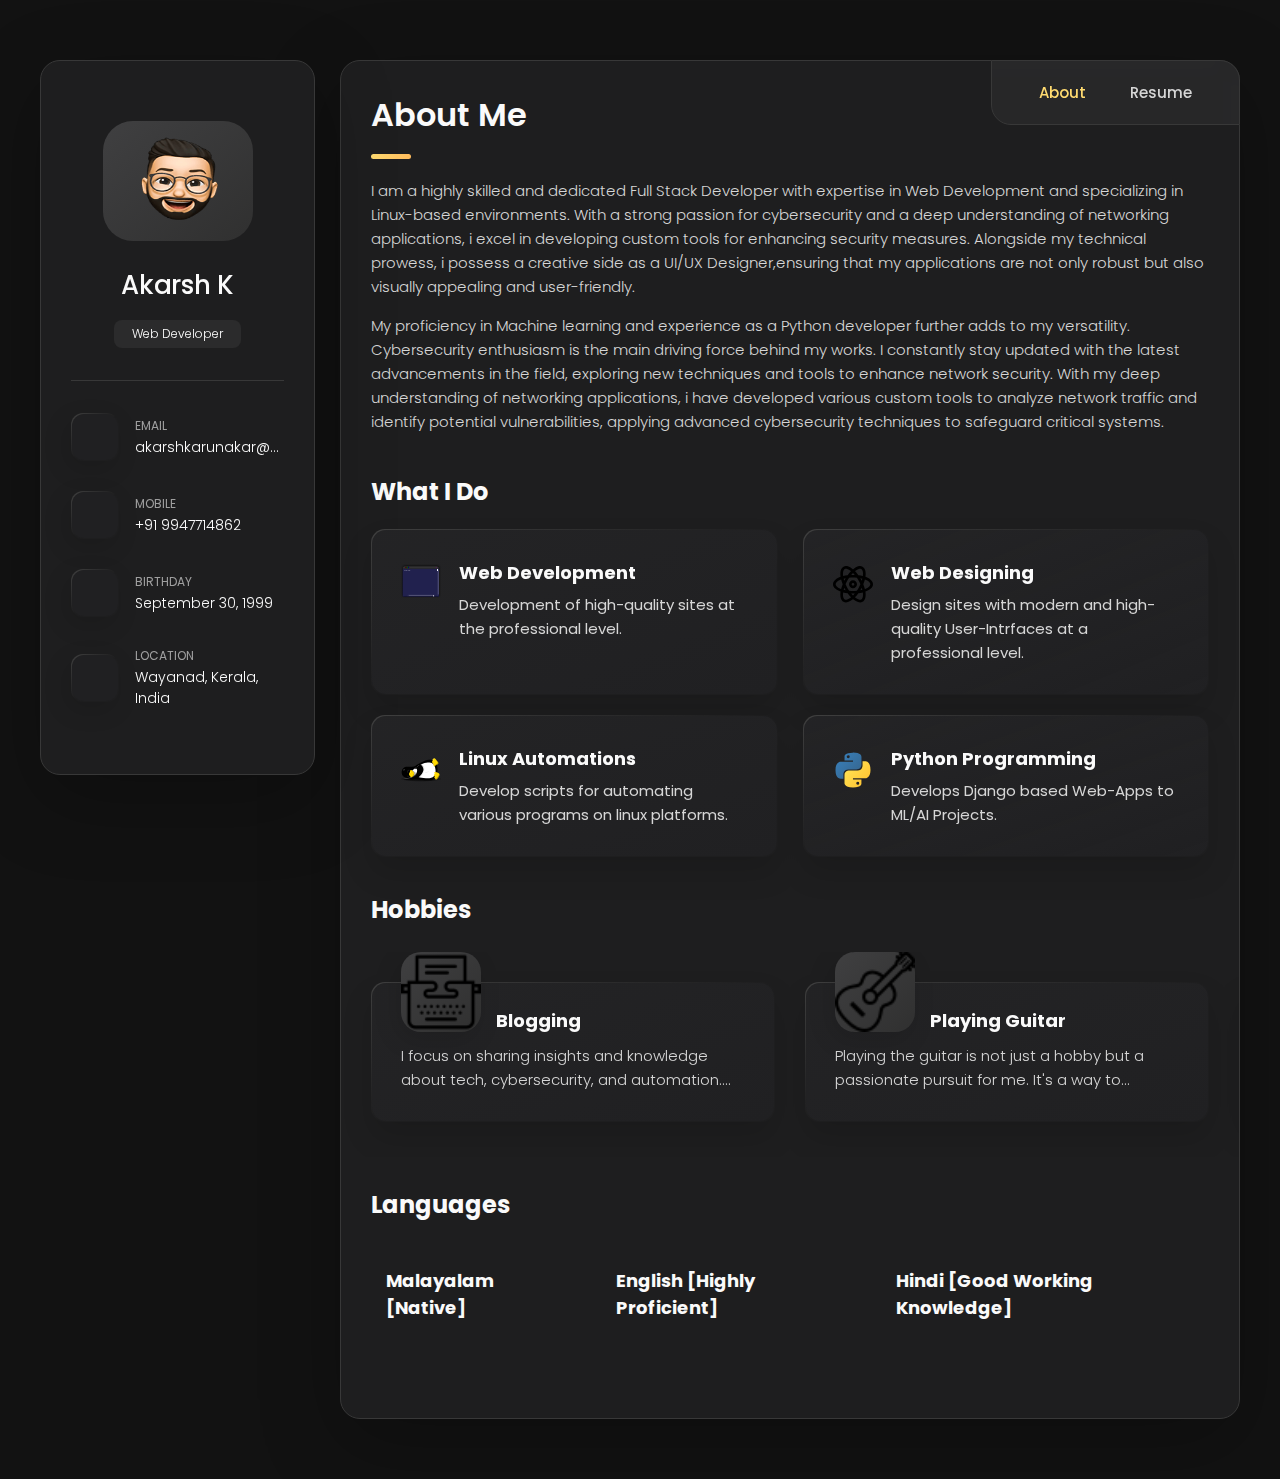
==== commit 274db4e9: "Update index.html" ====
--- a/index.html
+++ b/index.html
@@ -42,7 +42,7 @@
       <div class="sidebar-info">
 
         <figure class="avatar-box">
-          <img src="./assets/images/prof.JPG" alt="Akarsh K" width="80" height="120">
+          <img src="./assets/images/my-avatar.png" alt="Akarsh K" width="80" height="120">
         </figure>
 
         <div class="info-content">
@@ -1244,4 +1244,4 @@
 
 </body>
 
-</html>+</html>
